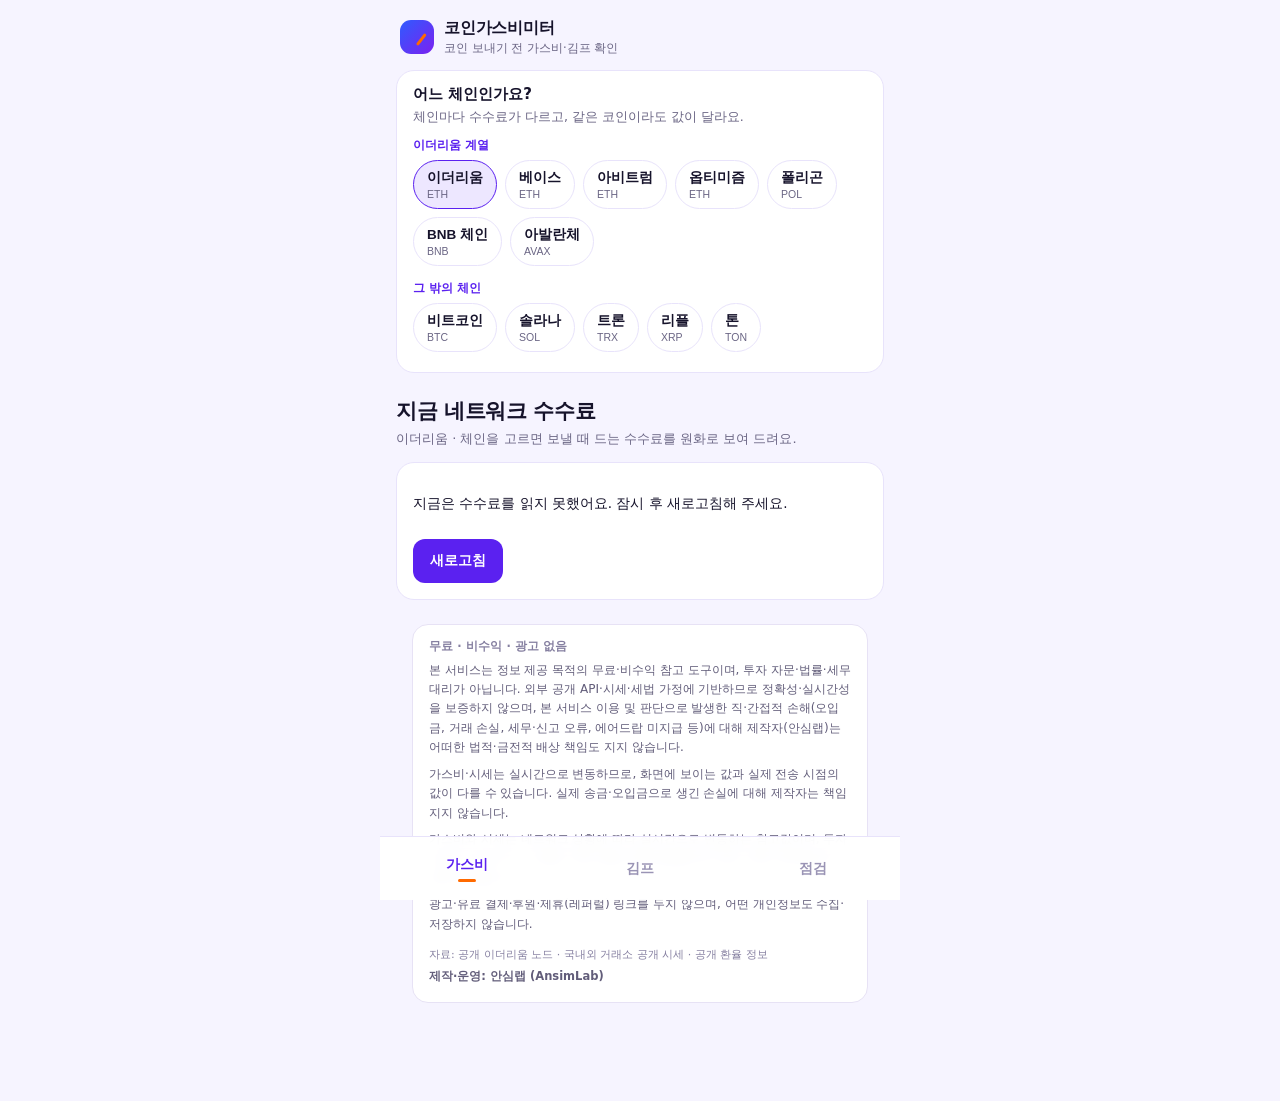
==== index.html @ ab5a8521 "안심랩 coin-gasbi-meter 정적 배포 (GitHub Pages 미러)" ====
<!doctype html>
<html lang="ko">
  <head>
    <meta charset="UTF-8" />
    <meta
      name="viewport"
      content="width=device-width, initial-scale=1.0, maximum-scale=1.0, user-scalable=no, viewport-fit=cover"
    />
    <title>코인가스비미터 — 보내기 전 가스비·김프 확인</title>
    <meta name="description" content="이더리움·베이스·아비트럼·BNB 체인 등 7개 체인과 비트코인·솔라나·트론·리플·톤까지, 보낼 때 드는 수수료를 원화로 비교하고 김치프리미엄까지 한 화면에서 확인하는 무료·비수익 참고 도구입니다." />
    <meta name="keywords" content="이더리움 가스비 계산, 김치프리미엄 확인, 코인 가스비 원화, 가상자산 수수료, 코인가스비미터, 비트코인 솔라나 트론 수수료" />
    <meta name="author" content="안심랩 (AnsimLab)" />
    <meta name="publisher" content="안심랩 (AnsimLab)" />
    <meta name="robots" content="index, follow" />
    <link rel="canonical" href="https://wlgh9291-cmd.github.io/coin-gasbi-meter/" />
    <!-- 절대 주소: Vercel 프로덕션 도메인 확정 후 1회 반영 (2026-11-17) -->
    <meta name="theme-color" content="#f6f4ff" />
    <meta name="color-scheme" content="light" />

    <!-- PWA -->
    <link rel="manifest" href="./manifest.webmanifest" vite-ignore />
    <meta name="mobile-web-app-capable" content="yes" />
    <meta name="application-name" content="코인가스비미터" />
    <meta name="apple-mobile-web-app-capable" content="yes" />
    <meta name="apple-mobile-web-app-status-bar-style" content="default" />
    <meta name="apple-mobile-web-app-title" content="코인가스비미터" />
    <link rel="icon" type="image/png" sizes="32x32" href="./icons/icon-32.png" vite-ignore />
    <link rel="icon" type="image/png" sizes="16x16" href="./icons/favicon-16.png" vite-ignore />
    <link rel="apple-touch-icon" sizes="180x180" href="./icons/apple-touch-icon.png" vite-ignore />

    <!-- 카카오톡·SNS 링크 공유 (OpenGraph) -->
    <meta property="og:type" content="website" />
    <meta property="og:site_name" content="코인가스비미터" />
    <meta property="og:title" content="코인가스비미터 — 보내기 전 가스비·김프 확인" />
    <meta property="og:description" content="이더리움·베이스·아비트럼·BNB 체인 등 7개 체인과 비트코인·솔라나·트론·리플·톤까지, 보낼 때 드는 수수료를 원화로 비교하고 김치프리미엄까지 한 화면에서 확인하는 무료·비수익 참고 도구입니다." />
    <meta property="og:image" content="https://wlgh9291-cmd.github.io/coin-gasbi-meter/og/og-image.png" />
    <meta property="og:image:width" content="1200" />
    <meta property="og:image:height" content="630" />
    <meta property="og:image:alt" content="코인가스비미터 서비스 소개 이미지" />
    <meta property="og:locale" content="ko_KR" />
    <meta property="og:url" content="https://wlgh9291-cmd.github.io/coin-gasbi-meter/" />
    <meta name="twitter:card" content="summary_large_image" />
    <meta name="twitter:title" content="코인가스비미터 — 보내기 전 가스비·김프 확인" />
    <meta name="twitter:description" content="이더리움·베이스·아비트럼·BNB 체인 등 7개 체인과 비트코인·솔라나·트론·리플·톤까지, 보낼 때 드는 수수료를 원화로 비교하고 김치프리미엄까지 한 화면에서 확인하는 무료·비수익 참고 도구입니다." />
    <meta name="twitter:image" content="https://wlgh9291-cmd.github.io/coin-gasbi-meter/og/og-image.png" />

    <script type="application/ld+json">
{
  "@context": "https://schema.org",
  "@type": "WebApplication",
  "name": "코인가스비미터",
  "applicationCategory": "FinanceApplication",
  "operatingSystem": "Any",
  "inLanguage": "ko",
  "description": "이더리움·베이스·아비트럼·BNB 체인 등 7개 체인과 비트코인·솔라나·트론·리플·톤까지, 보낼 때 드는 수수료를 원화로 비교하고 김치프리미엄까지 한 화면에서 확인하는 무료·비수익 참고 도구입니다.",
  "url": "https://wlgh9291-cmd.github.io/coin-gasbi-meter/",
  "author": { "@type": "Organization", "name": "안심랩 (AnsimLab)" },
  "publisher": { "@type": "Organization", "name": "안심랩 (AnsimLab)" },
  "isAccessibleForFree": true,
  "offers": {
    "@type": "Offer",
    "price": "0",
    "priceCurrency": "KRW"
  }
}
    </script>

    <!-- 텔레그램 미니앱 SDK. 일반 브라우저에서는 로드에 실패해도 아래 어댑터가 조용히 건너뜁니다. -->
    <script src="https://telegram.org/js/telegram-web-app.js"></script>
    <script>
      /* 환경 어댑터 — 텔레그램 미니앱 안이면 ready·expand를 자동 실행하고,
         일반 브라우저·PWA 환경에서는 아무 것도 하지 않습니다(오류 0건). */
      (function () {
        try {
          var tg = window.Telegram && window.Telegram.WebApp;
          if (tg && typeof tg.ready === 'function') tg.ready();
          if (tg && typeof tg.expand === 'function') tg.expand();
          if (tg && typeof tg.disableVerticalSwipes === 'function') {
            try { tg.disableVerticalSwipes(); } catch (e) {}
          }
          if (tg && typeof tg.setHeaderColor === 'function') {
            try { tg.setHeaderColor('#f6f4ff'); } catch (e) {}
          }
          if (tg && typeof tg.setBackgroundColor === 'function') {
            try { tg.setBackgroundColor('#f6f4ff'); } catch (e) {}
          }
        } catch (e) {}
        /* PWA 서비스 워커 등록 — 보안 문맥(https·localhost)에서만, 실패해도 앱 동작에는 지장 없음 */
        if (
          'serviceWorker' in navigator &&
          (location.protocol === 'https:' || location.hostname === 'localhost' || location.hostname === '127.0.0.1')
        ) {
          window.addEventListener('load', function () {
            navigator.serviceWorker.register('./sw.js').catch(function () {});
          });
        }
      })();
    </script>
    <script type="module" crossorigin src="./assets/index-CkXpAtbL.js"></script>
    <link rel="stylesheet" crossorigin href="./assets/index-B8wJzegf.css">
  </head>
  <body>
    <noscript>
      <div style="max-width: 480px; margin: 0 auto; padding: 24px 20px; font-family: -apple-system, 'Apple SD Gothic Neo', 'Malgun Gothic', sans-serif; font-size: 15px; line-height: 1.65; color: #191f28; background: #f6f4ff">
        <h1 style="font-size: 20px">코인가스비미터</h1>
        <p style="font-weight: 600">무료 · 비수익 · 광고 없음</p>
        <p>이 서비스는 자바스크립트가 있어야 동작합니다. 브라우저 설정에서 자바스크립트를 켜 주세요.</p>
        <p>
          본 서비스는 정보 제공 목적의 무료·비수익 참고 도구이며, 투자 자문·법률·세무 대리가 아닙니다. 외부 공개 API·시세·세법 가정에 기반하므로 정확성·실시간성을 보증하지 않으며, 본 서비스 이용 및 판단으로 발생한 직·간접적 손해(오입금, 거래 손실, 세무·신고 오류, 에어드랍 미지급 등)에 대해 제작자(안심랩)는 어떠한 법적·금전적 배상 책임도 지지 않습니다.
        </p>
        <p>가스비·시세는 실시간으로 변동하며, 화면에 보이는 값과 실제 전송 시점의 값이 다를 수 있습니다.</p>
        <p style="font-weight: 600">제작·운영: 안심랩 (AnsimLab)</p>
      </div>
    </noscript>
    <div id="root"></div>
  </body>
</html>
---- assets/index-B8wJzegf.css ----
:root{--violet: #5b21f0;--violet-deep: #3c0fb8;--violet-soft: #ede7ff;--orange: #ff6a00;--orange-soft: #fff0e5;--ink: #16132b;--muted: #6a6584;--line: #e8e3fb;--bg: #f6f4ff;--card: #ffffff;--good: #0e9f6e;--warn: #d97706;--bad: #dc2626;--radius: 18px;--tabbar-h: 64px}*{box-sizing:border-box}html,body{margin:0;padding:0;background:var(--bg);color:var(--ink);font-family:-apple-system,BlinkMacSystemFont,Apple SD Gothic Neo,Pretendard,Malgun Gothic,system-ui,sans-serif;-webkit-font-smoothing:antialiased;-webkit-text-size-adjust:100%}#root,.app{min-height:100vh}.app{display:flex;flex-direction:column;max-width:520px;margin:0 auto;padding-bottom:calc(var(--tabbar-h) + env(safe-area-inset-bottom,0px))}.app-head{padding:18px 20px 10px;display:flex;align-items:center;justify-content:space-between}.brand{display:flex;align-items:center;gap:10px}.brand-mark{width:34px;height:34px;border-radius:11px;background:linear-gradient(135deg,#2f5bff,#7b21f0);position:relative;display:inline-block;flex:none}.brand-needle{position:absolute;left:50%;bottom:9px;width:3px;height:14px;border-radius:2px;background:var(--orange);transform-origin:bottom center;transform:translate(-50%) rotate(38deg)}.brand-name{margin:0;font-size:16px;font-weight:800;letter-spacing:-.2px}.brand-tag{margin:2px 0 0;font-size:11.5px;color:var(--muted)}.app-body{flex:1;padding:4px 16px 24px}.screen{display:flex;flex-direction:column;gap:14px}.screen-head h1{margin:6px 0 4px;font-size:21px;font-weight:800;letter-spacing:-.4px}.screen-head p{margin:0;font-size:13px;color:var(--muted);line-height:1.5}.card{background:var(--card);border:1px solid var(--line);border-radius:var(--radius);padding:16px}.hero{border-radius:22px;padding:20px;color:#fff;background:linear-gradient(135deg,#2f5bff,#7b21f0);display:flex;flex-direction:column;gap:8px}.hero-high,.hero-veryHigh{background:linear-gradient(135deg,#7b21f0,#ff5a1f)}.hero-main{display:flex;align-items:baseline;gap:8px}.hero-number{font-size:44px;font-weight:800;letter-spacing:-1.5px;line-height:1}.hero-unit{font-size:15px;font-weight:600;opacity:.85}.hero-caption{margin:0;font-size:13px;line-height:1.45;opacity:.95}.speed-toggle{margin-top:6px;display:inline-flex;padding:3px;border-radius:999px;background:#ffffff2e;align-self:flex-start}.speed-toggle button{border:0;background:transparent;color:#fff;font-size:13px;font-weight:700;padding:8px 18px;border-radius:999px;opacity:.75;cursor:pointer}.speed-toggle button.is-on{background:#fff;color:var(--violet-deep);opacity:1}.cost-grid{display:grid;grid-template-columns:1fr 1fr;gap:10px}.cost-card{background:var(--card);border:1px solid var(--line);border-radius:var(--radius);padding:14px;display:flex;flex-direction:column;gap:4px}.cost-card-accent{border-color:#ffd9bd;background:linear-gradient(180deg,#fff9f4,#fff 70%)}.cost-label{margin:0;font-size:12px;font-weight:700;color:var(--muted)}.cost-eth{margin:2px 0 0;font-size:17px;font-weight:800;letter-spacing:-.3px}.cost-krw{margin:0;font-size:15px;font-weight:700;color:var(--violet)}.cost-foot{margin:2px 0 0;font-size:11px;color:var(--muted)}.reserve{display:flex;flex-direction:column;gap:6px;border-left:4px solid var(--orange)}.reserve-eth{margin:2px 0 0;font-size:19px;font-weight:800}.reserve-body{margin:0;font-size:12.5px;color:var(--muted);line-height:1.5}.premium-card{border-radius:22px;padding:20px;background:linear-gradient(135deg,#2f5bff,#7b21f0);color:#fff}.premium-card.level-high{background:linear-gradient(135deg,#b21e6b,#ff5a1f)}.premium-card.level-discount{background:linear-gradient(135deg,#0f766e,#2f5bff)}.premium-label{margin:0;font-size:12.5px;font-weight:700;opacity:.9}.premium-value{margin:6px 0 2px;font-size:40px;font-weight:800;letter-spacing:-1.2px;line-height:1.05}.premium-state{margin:0 0 12px;font-size:13px;opacity:.95}.price-split{display:grid;grid-template-columns:1fr 1fr;gap:10px}.price-split div{background:#ffffff24;border-radius:12px;padding:10px 12px;display:flex;flex-direction:column;gap:3px}.card .price-split div{background:var(--violet-soft)}.price-split span{font-size:11px;opacity:.9}.price-split strong{font-size:15px;font-weight:800}.premium-foot{margin:10px 0 0;font-size:11.5px;opacity:.9}.pct-line{margin:10px 0 0;font-size:13.5px;font-weight:700;color:var(--violet)}.pct-line.level-high{color:var(--bad)}.pct-line.level-discount{color:#0f766e}.calc-field{display:flex;align-items:center;gap:8px;margin:10px 0 14px;border:1px solid var(--line);border-radius:14px;padding:4px 14px;background:#fbfaff}.calc-field input{flex:1;border:0;background:transparent;font-size:20px;font-weight:800;color:var(--ink);padding:10px 0;min-width:0;outline:none}.calc-field span{font-size:13px;font-weight:700;color:var(--muted)}.calc-rows{margin:0;display:flex;flex-direction:column;gap:6px}.calc-rows div{display:flex;justify-content:space-between;align-items:baseline;gap:10px}.calc-rows dt{font-size:12.5px;color:var(--muted)}.calc-rows dd{margin:0;font-size:14px;font-weight:700}.calc-net dt{color:var(--ink);font-weight:700}.calc-net dd{font-size:18px;font-weight:800;color:var(--violet)}.calc-note{margin:10px 0 0;font-size:11px;color:var(--muted);line-height:1.5}.verdict{border-radius:20px;padding:18px;color:#fff;background:linear-gradient(135deg,#3a3750,#55516f)}.verdict-almost{background:linear-gradient(135deg,#b45309,#f59e0b)}.verdict-ready{background:linear-gradient(135deg,#2f5bff,#7b21f0)}.verdict-count{margin:0;font-size:13px;font-weight:700;opacity:.9}.verdict-headline{margin:4px 0 6px;font-size:22px;font-weight:800;letter-spacing:-.5px}.verdict-body{margin:0;font-size:12.5px;line-height:1.5;opacity:.95}.check-list{list-style:none;margin:0;padding:0;display:flex;flex-direction:column;gap:10px}.check-item{width:100%;display:flex;gap:12px;align-items:flex-start;text-align:left;background:var(--card);border:1px solid var(--line);border-radius:var(--radius);padding:16px;cursor:pointer;font:inherit;color:inherit}.check-item.is-checked{border-color:#cfc2ff;background:#fbf8ff}.check-box{flex:none;width:24px;height:24px;border-radius:8px;border:2px solid #cdc6e6;margin-top:1px;position:relative}.check-item.is-checked .check-box{border-color:var(--violet);background:var(--violet)}.check-item.is-checked .check-box:after{content:"";position:absolute;left:7px;top:3px;width:6px;height:11px;border:solid #fff;border-width:0 2px 2px 0;transform:rotate(45deg)}.check-text{display:flex;flex-direction:column;gap:4px}.check-title{font-size:14.5px;font-weight:700;line-height:1.4}.check-reason{font-size:12px;color:var(--muted);line-height:1.5}.notice{margin:4px 2px 0;font-size:11.5px;color:var(--muted);line-height:1.6}.meta-row{display:flex;align-items:center;justify-content:space-between;gap:10px;font-size:11.5px;color:var(--muted);padding:0 4px}.btn{border-radius:12px;border:1px solid transparent;font:inherit;font-size:13.5px;font-weight:700;padding:10px 16px;cursor:pointer;min-height:44px}.btn-primary{background:var(--violet);color:#fff}.btn-primary:disabled,.btn-ghost:disabled{opacity:.6;cursor:default}.btn-ghost{background:#fff;border-color:var(--line);color:var(--violet-deep)}.btn.block{width:100%}.empty{display:flex;flex-direction:column;gap:12px;align-items:flex-start;font-size:13.5px;line-height:1.5}.warn{margin:0 4px;font-size:11.5px;color:var(--warn)}.footer{margin:24px 16px 10px;padding:14px 16px 18px;border:1px solid #e7e2f5;border-radius:16px;background:#fff;display:flex;flex-direction:column;gap:7px}.footer-badge{margin:0;font-size:11.5px;font-weight:700;color:#857fa0;letter-spacing:.01em}.footer-legal{margin:0;font-size:12px;line-height:1.62;color:#625d7a}.footer-source{margin:6px 0 0;font-size:11px;color:#857fa0}.footer-maker{margin:0;font-size:11.5px;font-weight:600;color:#625d7a}.tabbar{position:fixed;left:0;right:0;bottom:0;height:calc(var(--tabbar-h) + env(safe-area-inset-bottom,0px));padding-bottom:env(safe-area-inset-bottom,0px);display:flex;background:#fffffff0;border-top:1px solid var(--line);backdrop-filter:blur(8px);max-width:520px;margin:0 auto}.tab{flex:1;border:0;background:transparent;font:inherit;font-size:14px;font-weight:700;color:#9a94b5;cursor:pointer;padding:0}.tab.is-active{color:var(--violet)}.tab.is-active:after{content:"";display:block;width:18px;height:3px;border-radius:2px;background:var(--orange);margin:5px auto 0}.chain-bar{margin:0 0 18px;padding:14px 16px 16px;background:var(--card);border:1px solid var(--line);border-radius:var(--radius)}.chain-bar-head{margin-bottom:10px}.chain-bar-title{margin:0;font-size:15px;font-weight:800;color:var(--ink)}.chain-bar-lead{margin:4px 0 0;font-size:12.5px;line-height:1.5;color:var(--muted)}.chain-group-label{margin:10px 0 6px;font-size:12px;font-weight:700;color:var(--violet)}.chain-strip{display:flex;gap:8px;overflow-x:auto;padding-bottom:4px;-webkit-overflow-scrolling:touch;scrollbar-width:none}.chain-strip::-webkit-scrollbar{display:none}.chain-chip{flex:0 0 auto;display:flex;flex-direction:column;align-items:flex-start;gap:1px;padding:8px 13px;border-radius:999px;border:1.5px solid var(--line);background:#fff;color:var(--ink);transition:border-color .15s,background .15s}.chain-chip.is-on{border-color:var(--violet);background:var(--violet-soft)}.chain-chip:disabled{opacity:.55}.chain-chip-label{font-size:13.5px;font-weight:700;white-space:nowrap}.chain-chip-unit{font-size:10.5px;color:var(--muted)}@media (min-width: 560px){.chain-strip{flex-wrap:wrap;overflow-x:visible}}
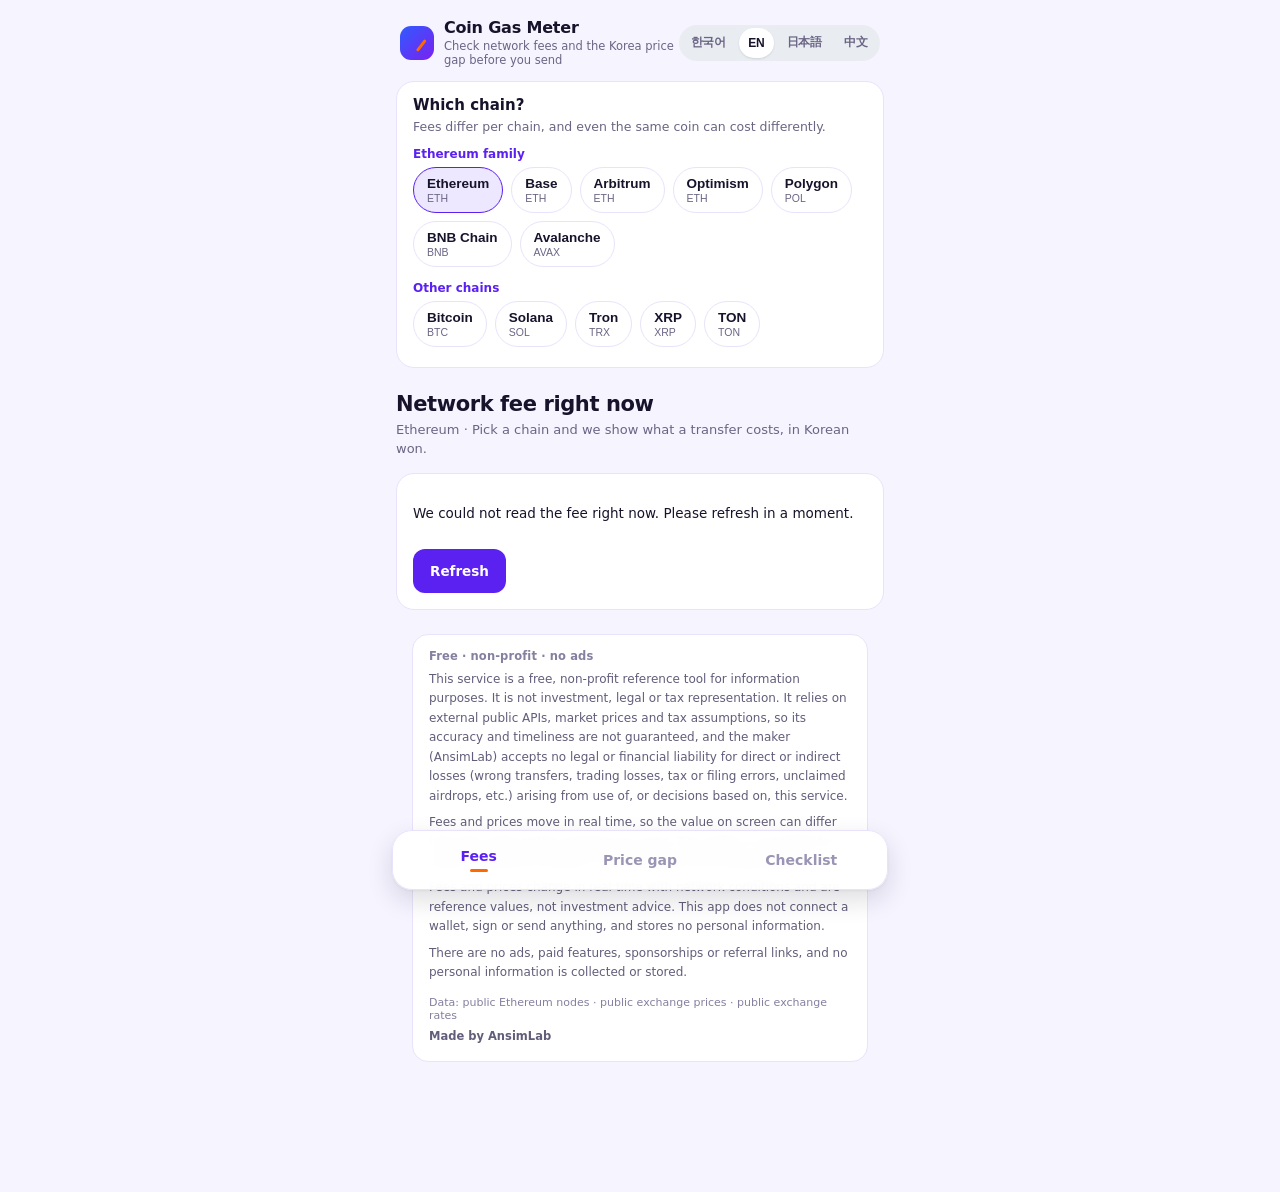
==== commit da5a46b8: "안심랩 coin-gasbi-meter 정적 배포 (GitHub Pages 미러)" ====
--- a/index.html
+++ b/index.html
@@ -2,6 +2,9 @@
 <html lang="ko">
   <head>
     <meta charset="UTF-8" />
+    <!-- 검색엔진 소유확인: Google Search Console · 네이버 서치어드바이저 (2026-11-18) -->
+    <meta name="google-site-verification" content="ybzg_U_9fnB_Yyj1p49U__PnyBLC_OwtdENHkcvfdz4" />
+    <meta name="naver-site-verification" content="0c09ab57398e2e9d080c72ebb21c6a6680b2636f" />
     <meta
       name="viewport"
       content="width=device-width, initial-scale=1.0, maximum-scale=1.0, user-scalable=no, viewport-fit=cover"
@@ -13,9 +16,12 @@
     <meta name="publisher" content="안심랩 (AnsimLab)" />
     <meta name="robots" content="index, follow" />
     <link rel="canonical" href="https://wlgh9291-cmd.github.io/coin-gasbi-meter/" />
+    <!-- LINE 미니앱(LIFF) ID. LINE 미인증 상태라 지금은 비어 있고, LIFF ID를 받으면 여기에만 넣으면 됩니다. -->
+    <meta name="liff-id" content="" />
     <!-- 절대 주소: Vercel 프로덕션 도메인 확정 후 1회 반영 (2026-11-17) -->
-    <meta name="theme-color" content="#f6f4ff" />
-    <meta name="color-scheme" content="light" />
+    <meta name="theme-color" content="#f6f4ff" media="(prefers-color-scheme: light)" />
+    <meta name="theme-color" content="#0f0c1c" media="(prefers-color-scheme: dark)" />
+    <meta name="color-scheme" content="light dark" />
 
     <!-- PWA -->
     <link rel="manifest" href="./manifest.webmanifest" vite-ignore />
@@ -66,6 +72,8 @@
     </script>
 
     <!-- 텔레그램 미니앱 SDK. 일반 브라우저에서는 로드에 실패해도 아래 어댑터가 조용히 건너뜁니다. -->
+    <!-- LINE 미니앱(LIFF) SDK — LINE 앱 웹뷰가 아니면 아래 어댑터가 조용히 건너뜁니다. -->
+    <script src="https://static.line-scdn.net/liff/edge/2/sdk.js" async></script>
     <script src="https://telegram.org/js/telegram-web-app.js"></script>
     <script>
       /* 환경 어댑터 — 텔레그램 미니앱 안이면 ready·expand를 자동 실행하고,
@@ -85,6 +93,52 @@
             try { tg.setBackgroundColor('#f6f4ff'); } catch (e) {}
           }
         } catch (e) {}
+        /* ── LINE(LIFF) 3중 호환 어댑터 ─────────────────────────────
+           · LINE 앱 웹뷰: LIFF ID가 있으면 초기화하고, 언어를 알려 줍니다.
+           · 일반 브라우저·텔레그램: SDK가 없거나 초기화에 실패해도 아무 것도 하지 않습니다(오류 0건).
+           · LIFF ID(meta[name=liff-id])가 비어 있으면 초기화를 시도하지 않습니다. */
+        window.__PICKLE_LIFF__ = { inLine: false, ready: false, lang: null };
+        (function () {
+          var bridge = window.__PICKLE_LIFF__;
+          try {
+            var ua = navigator.userAgent || '';
+            bridge.inLine = /Line\/\d/i.test(ua) || /LIFF/i.test(ua);
+          } catch (e) {}
+
+          function readLang() {
+            try {
+              if (window.liff && typeof window.liff.getLanguage === 'function') {
+                var value = window.liff.getLanguage();
+                if (value) bridge.lang = String(value).slice(0, 2).toLowerCase();
+              }
+            } catch (e) {}
+          }
+
+          function start() {
+            var meta = document.querySelector('meta[name="liff-id"]');
+            var liffId = meta && meta.getAttribute('content') ? meta.getAttribute('content').trim() : '';
+            readLang();
+            if (!liffId || !window.liff || typeof window.liff.init !== 'function') return;
+            window.liff
+              .init({ liffId: liffId })
+              .then(function () {
+                bridge.ready = true;
+                try {
+                  if (typeof window.liff.isInClient === 'function' && window.liff.isInClient()) bridge.inLine = true;
+                } catch (e) {}
+                readLang();
+                if (bridge.inLine) {
+                  document.documentElement.classList.add('in-line');
+                  document.documentElement.lang = bridge.lang || document.documentElement.lang;
+                }
+              })
+              .catch(function () {});
+          }
+
+          if (document.readyState === 'complete') start();
+          else window.addEventListener('load', start);
+        })();
+
         /* PWA 서비스 워커 등록 — 보안 문맥(https·localhost)에서만, 실패해도 앱 동작에는 지장 없음 */
         if (
           'serviceWorker' in navigator &&
@@ -96,8 +150,8 @@
         }
       })();
     </script>
-    <script type="module" crossorigin src="./assets/index-CkXpAtbL.js"></script>
-    <link rel="stylesheet" crossorigin href="./assets/index-B8wJzegf.css">
+    <script type="module" crossorigin src="./assets/index-brWK0qaq.js"></script>
+    <link rel="stylesheet" crossorigin href="./assets/index-BMmURzPA.css">
   </head>
   <body>
     <noscript>
--- a/assets/index-BMmURzPA.css
+++ b/assets/index-BMmURzPA.css
@@ -0,0 +1 @@
+:root{--violet: #5b21f0;--violet-deep: #3c0fb8;--violet-soft: #ede7ff;--orange: #ff6a00;--orange-soft: #fff0e5;--ink: #16132b;--muted: #6a6584;--line: #e8e3fb;--bg: #f6f4ff;--card: #ffffff;--good: #0e9f6e;--warn: #d97706;--bad: #dc2626;--radius: 18px;--tabbar-h: 64px}*{box-sizing:border-box}html,body{margin:0;padding:0;background:var(--bg);color:var(--ink);font-family:-apple-system,BlinkMacSystemFont,Apple SD Gothic Neo,Pretendard,Malgun Gothic,system-ui,sans-serif;-webkit-font-smoothing:antialiased;-webkit-text-size-adjust:100%}#root,.app{min-height:100vh}.app{display:flex;flex-direction:column;max-width:520px;margin:0 auto;padding-bottom:calc(var(--tabbar-h) + env(safe-area-inset-bottom,0px))}.app-head{padding:18px 20px 10px;display:flex;align-items:center;justify-content:space-between}.brand{display:flex;align-items:center;gap:10px}.brand-mark{width:34px;height:34px;border-radius:11px;background:linear-gradient(135deg,#2f5bff,#7b21f0);position:relative;display:inline-block;flex:none}.brand-needle{position:absolute;left:50%;bottom:9px;width:3px;height:14px;border-radius:2px;background:var(--orange);transform-origin:bottom center;transform:translate(-50%) rotate(38deg)}.brand-name{margin:0;font-size:16px;font-weight:800;letter-spacing:-.2px}.brand-tag{margin:2px 0 0;font-size:11.5px;color:var(--muted)}.app-body{flex:1;padding:4px 16px 24px}.screen{display:flex;flex-direction:column;gap:14px}.screen-head h1{margin:6px 0 4px;font-size:21px;font-weight:800;letter-spacing:-.4px}.screen-head p{margin:0;font-size:13px;color:var(--muted);line-height:1.5}.card{background:var(--card);border:1px solid var(--line);border-radius:var(--radius);padding:16px}.hero{border-radius:22px;padding:20px;color:#fff;background:linear-gradient(135deg,#2f5bff,#7b21f0);display:flex;flex-direction:column;gap:8px}.hero-high,.hero-veryHigh{background:linear-gradient(135deg,#7b21f0,#ff5a1f)}.hero-main{display:flex;align-items:baseline;gap:8px}.hero-number{font-size:44px;font-weight:800;letter-spacing:-1.5px;line-height:1}.hero-unit{font-size:15px;font-weight:600;opacity:.85}.hero-caption{margin:0;font-size:13px;line-height:1.45;opacity:.95}.speed-toggle{margin-top:6px;display:inline-flex;padding:3px;border-radius:999px;background:#ffffff2e;align-self:flex-start}.speed-toggle button{border:0;background:transparent;color:#fff;font-size:13px;font-weight:700;padding:8px 18px;border-radius:999px;opacity:.75;cursor:pointer}.speed-toggle button.is-on{background:#fff;color:var(--violet-deep);opacity:1}.cost-grid{display:grid;grid-template-columns:1fr 1fr;gap:10px}.cost-card{background:var(--card);border:1px solid var(--line);border-radius:var(--radius);padding:14px;display:flex;flex-direction:column;gap:4px}.cost-card-accent{border-color:#ffd9bd;background:linear-gradient(180deg,#fff9f4,#fff 70%)}.cost-label{margin:0;font-size:12px;font-weight:700;color:var(--muted)}.cost-eth{margin:2px 0 0;font-size:17px;font-weight:800;letter-spacing:-.3px}.cost-krw{margin:0;font-size:15px;font-weight:700;color:var(--violet)}.cost-foot{margin:2px 0 0;font-size:11px;color:var(--muted)}.reserve{display:flex;flex-direction:column;gap:6px;border-left:4px solid var(--orange)}.reserve-eth{margin:2px 0 0;font-size:19px;font-weight:800}.reserve-body{margin:0;font-size:12.5px;color:var(--muted);line-height:1.5}.premium-card{border-radius:22px;padding:20px;background:linear-gradient(135deg,#2f5bff,#7b21f0);color:#fff}.premium-card.level-high{background:linear-gradient(135deg,#b21e6b,#ff5a1f)}.premium-card.level-discount{background:linear-gradient(135deg,#0f766e,#2f5bff)}.premium-label{margin:0;font-size:12.5px;font-weight:700;opacity:.9}.premium-value{margin:6px 0 2px;font-size:40px;font-weight:800;letter-spacing:-1.2px;line-height:1.05}.premium-state{margin:0 0 12px;font-size:13px;opacity:.95}.price-split{display:grid;grid-template-columns:1fr 1fr;gap:10px}.price-split div{background:#ffffff24;border-radius:12px;padding:10px 12px;display:flex;flex-direction:column;gap:3px}.card .price-split div{background:var(--violet-soft)}.price-split span{font-size:11px;opacity:.9}.price-split strong{font-size:15px;font-weight:800}.premium-foot{margin:10px 0 0;font-size:11.5px;opacity:.9}.pct-line{margin:10px 0 0;font-size:13.5px;font-weight:700;color:var(--violet)}.pct-line.level-high{color:var(--bad)}.pct-line.level-discount{color:#0f766e}.calc-field{display:flex;align-items:center;gap:8px;margin:10px 0 14px;border:1px solid var(--line);border-radius:14px;padding:4px 14px;background:#fbfaff}.calc-field input{flex:1;border:0;background:transparent;font-size:20px;font-weight:800;color:var(--ink);padding:10px 0;min-width:0;outline:none}.calc-field span{font-size:13px;font-weight:700;color:var(--muted)}.calc-rows{margin:0;display:flex;flex-direction:column;gap:6px}.calc-rows div{display:flex;justify-content:space-between;align-items:baseline;gap:10px}.calc-rows dt{font-size:12.5px;color:var(--muted)}.calc-rows dd{margin:0;font-size:14px;font-weight:700}.calc-net dt{color:var(--ink);font-weight:700}.calc-net dd{font-size:18px;font-weight:800;color:var(--violet)}.calc-note{margin:10px 0 0;font-size:11px;color:var(--muted);line-height:1.5}.verdict{border-radius:20px;padding:18px;color:#fff;background:linear-gradient(135deg,#3a3750,#55516f)}.verdict-almost{background:linear-gradient(135deg,#b45309,#f59e0b)}.verdict-ready{background:linear-gradient(135deg,#2f5bff,#7b21f0)}.verdict-count{margin:0;font-size:13px;font-weight:700;opacity:.9}.verdict-headline{margin:4px 0 6px;font-size:22px;font-weight:800;letter-spacing:-.5px}.verdict-body{margin:0;font-size:12.5px;line-height:1.5;opacity:.95}.check-list{list-style:none;margin:0;padding:0;display:flex;flex-direction:column;gap:10px}.check-item{width:100%;display:flex;gap:12px;align-items:flex-start;text-align:left;background:var(--card);border:1px solid var(--line);border-radius:var(--radius);padding:16px;cursor:pointer;font:inherit;color:inherit}.check-item.is-checked{border-color:#cfc2ff;background:#fbf8ff}.check-box{flex:none;width:24px;height:24px;border-radius:8px;border:2px solid #cdc6e6;margin-top:1px;position:relative}.check-item.is-checked .check-box{border-color:var(--violet);background:var(--violet)}.check-item.is-checked .check-box:after{content:"";position:absolute;left:7px;top:3px;width:6px;height:11px;border:solid #fff;border-width:0 2px 2px 0;transform:rotate(45deg)}.check-text{display:flex;flex-direction:column;gap:4px}.check-title{font-size:14.5px;font-weight:700;line-height:1.4}.check-reason{font-size:12px;color:var(--muted);line-height:1.5}.notice{margin:4px 2px 0;font-size:11.5px;color:var(--muted);line-height:1.6}.meta-row{display:flex;align-items:center;justify-content:space-between;gap:10px;font-size:11.5px;color:var(--muted);padding:0 4px}.btn{border-radius:12px;border:1px solid transparent;font:inherit;font-size:13.5px;font-weight:700;padding:10px 16px;cursor:pointer;min-height:44px}.btn-primary{background:var(--violet);color:#fff}.btn-primary:disabled,.btn-ghost:disabled{opacity:.6;cursor:default}.btn-ghost{background:#fff;border-color:var(--line);color:var(--violet-deep)}.btn.block{width:100%}.empty{display:flex;flex-direction:column;gap:12px;align-items:flex-start;font-size:13.5px;line-height:1.5}.warn{margin:0 4px;font-size:11.5px;color:var(--warn)}.footer{margin:24px 16px 10px;padding:14px 16px 18px;border:1px solid #e7e2f5;border-radius:16px;background:#fff;display:flex;flex-direction:column;gap:7px}.footer-badge{margin:0;font-size:11.5px;font-weight:700;color:#857fa0;letter-spacing:.01em}.footer-legal{margin:0;font-size:12px;line-height:1.62;color:#625d7a}.footer-source{margin:6px 0 0;font-size:11px;color:#857fa0}.footer-maker{margin:0;font-size:11.5px;font-weight:600;color:#625d7a}.tabbar{position:fixed;left:0;right:0;bottom:0;height:calc(var(--tabbar-h) + env(safe-area-inset-bottom,0px));padding-bottom:env(safe-area-inset-bottom,0px);display:flex;background:#fffffff0;border-top:1px solid var(--line);backdrop-filter:blur(8px);max-width:520px;margin:0 auto}.tab{flex:1;border:0;background:transparent;font:inherit;font-size:14px;font-weight:700;color:#9a94b5;cursor:pointer;padding:0}.tab.is-active{color:var(--violet)}.tab.is-active:after{content:"";display:block;width:18px;height:3px;border-radius:2px;background:var(--orange);margin:5px auto 0}.chain-bar{margin:0 0 18px;padding:14px 16px 16px;background:var(--card);border:1px solid var(--line);border-radius:var(--radius)}.chain-bar-head{margin-bottom:10px}.chain-bar-title{margin:0;font-size:15px;font-weight:800;color:var(--ink)}.chain-bar-lead{margin:4px 0 0;font-size:12.5px;line-height:1.5;color:var(--muted)}.chain-group-label{margin:10px 0 6px;font-size:12px;font-weight:700;color:var(--violet)}.chain-strip{display:flex;gap:8px;overflow-x:auto;padding-bottom:4px;-webkit-overflow-scrolling:touch;scrollbar-width:none}.chain-strip::-webkit-scrollbar{display:none}.chain-chip{flex:0 0 auto;display:flex;flex-direction:column;align-items:flex-start;gap:1px;padding:8px 13px;border-radius:999px;border:1.5px solid var(--line);background:#fff;color:var(--ink);transition:border-color .15s,background .15s}.chain-chip.is-on{border-color:var(--violet);background:var(--violet-soft)}.chain-chip:disabled{opacity:.55}.chain-chip-label{font-size:13.5px;font-weight:700;white-space:nowrap}.chain-chip-unit{font-size:10.5px;color:var(--muted)}@media (min-width: 560px){.chain-strip{flex-wrap:wrap;overflow-x:visible}}.lang-bar{display:flex;align-items:center;gap:4px;padding:3px;border-radius:999px;background:#e9edf2;flex:none}.lang-chip{min-height:30px;padding:0 9px;border-radius:999px;font-size:12px;font-weight:600;letter-spacing:-.01em;color:#6b7684;white-space:nowrap;background:none;border:none;cursor:pointer}.lang-chip.is-on{background:#fff;color:#191f28;box-shadow:0 1px 2px #191f281f}:root{color-scheme:light dark;--surface-2: #fbfaff;--surface-float: rgba(255, 255, 255, .94);--chip-on: #ffffff;--langbar-bg: #e9edf2;--tab-idle: #9a94b5;--focus-ring: #5b21f0;--shadow-float: 0 10px 26px rgba(22, 19, 43, .14), 0 1px 3px rgba(22, 19, 43, .06)}html{background:var(--bg)}.lang-bar{background:var(--langbar-bg)}.lang-chip{color:var(--muted)}.lang-chip.is-on{background:var(--chip-on);color:var(--ink)}.chain-chip,.btn-ghost,.mode-toggle button{background:var(--card)}.calc-field{background:var(--surface-2)}.check-item.is-checked{background:var(--violet-soft)}.footer{background:var(--card);border-color:var(--line)}.tab{color:var(--tab-idle)}.tabbar{left:50%;right:auto;transform:translate(-50%);bottom:calc(10px + env(safe-area-inset-bottom,0px));width:min(calc(100% - 24px),496px);height:60px;padding:5px;border:1px solid var(--line);border-radius:20px;background:var(--surface-float);box-shadow:var(--shadow-float)}.app{padding-bottom:calc(var(--tabbar-h) + 32px + env(safe-area-inset-bottom,0px))}button,a,input,select,textarea{-webkit-tap-highlight-color:transparent}:focus-visible{outline:2.5px solid var(--focus-ring);outline-offset:2px}.btn-primary,.btn-ghost,.chain-chip,.check-item,.tab,.mode-toggle button{transition:background .14s ease,border-color .14s ease,color .14s ease,transform .12s ease}.btn-primary:active:not(:disabled),.chain-chip:active,.check-item:active{transform:scale(.985)}@media (hover: hover) and (pointer: fine){.chain-chip:hover,.check-item:hover{border-color:var(--violet)}.btn-primary:hover:not(:disabled){filter:brightness(1.06)}}.hero-number,.premium-value,.hero-unit,.pct-line,.cost-value,.chain-chip-sub{font-variant-numeric:tabular-nums;font-feature-settings:"tnum" 1}.hero-number{letter-spacing:-.045em}.premium-value{letter-spacing:-.03em}.pct-line{display:inline-block;padding:4px 10px;border-radius:999px;background:var(--violet-soft);border:1px solid var(--line)}.hero-title,.section-title{text-wrap:balance}@media (prefers-color-scheme: dark){:root{--bg: #0f0c1c;--card: #1a1630;--ink: #f1eefc;--muted: #a9a3c4;--line: #2b2550;--violet: #a78bff;--violet-deep: #cbbaff;--violet-soft: #241d44;--orange: #ff9a5c;--orange-soft: #2c2118;--good: #3ddc97;--warn: #f5b942;--bad: #ff8383;--surface-2: #221d3a;--surface-float: rgba(26, 22, 48, .94);--chip-on: #34305e;--langbar-bg: #1d1836;--tab-idle: #9a94b5;--focus-ring: #a78bff;--shadow-float: 0 14px 32px rgba(0, 0, 0, .55)}.cost-card-accent{border-color:#4a3524;background:linear-gradient(180deg,#2a211a 0%,var(--card) 70%)}.check-box{border-color:#4a4170}.speed-toggle button.is-on{background:#fff;color:#3c0fb8}.btn-ghost{color:var(--ink)}.footer-legal,.footer-maker{color:#b6b0cf}.footer-badge,.footer-source{color:#9a94b5}.pct-line.level-discount{color:#4fd8b4}.pct-line{background:var(--violet-soft)}.toast{background:#f1eefcf0;color:#16132b}}
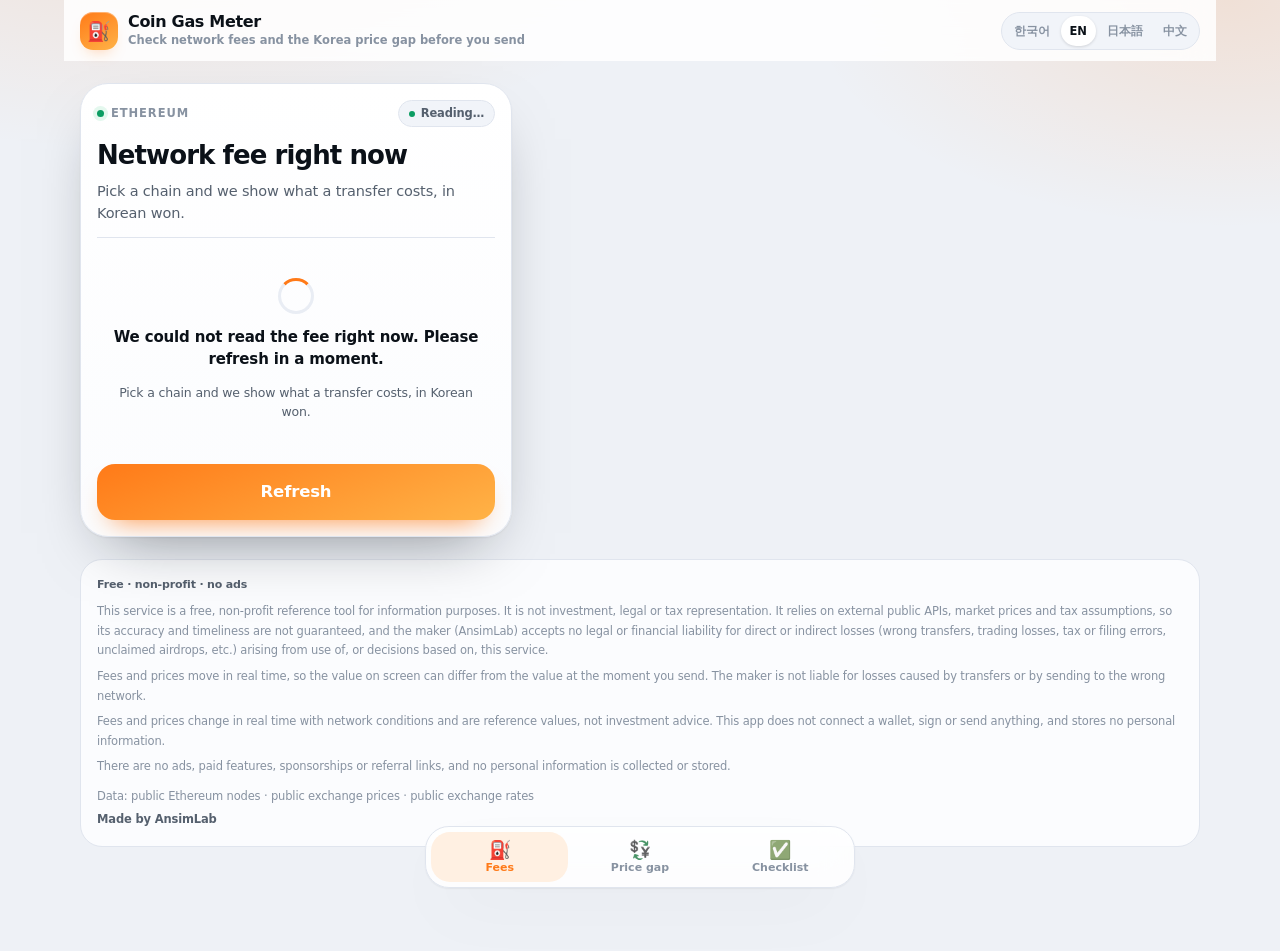
==== commit 86b63f8f: "안심랩 coin-gasbi-meter 정적 배포 (GitHub Pages 미러)" ====
--- a/index.html
+++ b/index.html
@@ -150,8 +150,8 @@
         }
       })();
     </script>
-    <script type="module" crossorigin src="./assets/index-brWK0qaq.js"></script>
-    <link rel="stylesheet" crossorigin href="./assets/index-BMmURzPA.css">
+    <script type="module" crossorigin src="./assets/index-D3gy94UF.js"></script>
+    <link rel="stylesheet" crossorigin href="./assets/index-CNPWowLO.css">
   </head>
   <body>
     <noscript>
--- a/assets/index-CNPWowLO.css
+++ b/assets/index-CNPWowLO.css
@@ -0,0 +1 @@
+:root{color-scheme:light dark;--accent: #2f6bff;--accent-2: #59a0ff;--accent-ink: #ffffff;--accent-soft: #eaf1ff;--accent-line: #c9dbff;--glow: rgba(47, 107, 255, .16);--ok: #0c9d63;--ok-soft: #e4f8ee;--ok-line: #b7ebcf;--warn: #b87400;--warn-soft: #fff3dd;--warn-line: #ffd99b;--bad: #dc3a3a;--bad-soft: #fdeaea;--bad-line: #f7c2c2;--idle: #6b7686;--idle-soft: #eef1f5;--bg: #eef1f6;--bg-2: #e6eaf2;--card: #ffffff;--card-2: #fbfcfe;--slot: #f1f4f9;--slot-2: #e9edf4;--line: #e0e5ee;--line-strong: #c9d1de;--text: #0b1118;--sub: #55606e;--mute: #8792a1;--glass: rgba(255, 255, 255, .86);--radius-xl: 28px;--radius-lg: 22px;--radius-md: 16px;--radius-sm: 12px;--tap: 48px;--shadow: 0 1px 2px rgba(11, 17, 24, .05), 0 20px 44px -28px rgba(11, 17, 24, .4);--shadow-lift: 0 1px 2px rgba(11, 17, 24, .06), 0 26px 60px -30px rgba(11, 17, 24, .5)}@media (prefers-color-scheme: dark){:root{--bg: #06080b;--bg-2: #0a0d12;--card: #11151b;--card-2: #141920;--slot: #171d25;--slot-2: #1d242d;--line: #232b35;--line-strong: #333d4a;--text: #f2f5f9;--sub: #9ba6b4;--mute: #6f7b8a;--glass: rgba(14, 18, 24, .86);--ok: #3ddc97;--ok-soft: #0e2b20;--ok-line: #1a4a36;--warn: #ffbe4d;--warn-soft: #2b2312;--warn-line: #4a3a17;--bad: #ff7b72;--bad-soft: #2c1418;--bad-line: #4c2328;--idle: #a5b0be;--idle-soft: #1b222b;--accent-soft: #14243f;--accent-line: #24406b;--shadow: 0 1px 0 rgba(255, 255, 255, .03), 0 18px 50px -30px rgba(0, 0, 0, .9);--shadow-lift: 0 1px 0 rgba(255, 255, 255, .04), 0 30px 70px -34px rgba(0, 0, 0, 1)}}*{box-sizing:border-box}html{background:var(--bg)}html,body,#root{min-height:100%}body{margin:0;color:var(--text);font-family:Pretendard,-apple-system,BlinkMacSystemFont,Apple SD Gothic Neo,Malgun Gothic,system-ui,Segoe UI,sans-serif;font-size:16px;line-height:1.5;letter-spacing:-.01em;background:radial-gradient(900px 420px at 12% -12%,var(--glow),transparent 62%),radial-gradient(700px 380px at 96% 0%,var(--glow),transparent 60%),var(--bg);background-attachment:fixed;-webkit-font-smoothing:antialiased;-webkit-tap-highlight-color:transparent}button{font-family:inherit;font-size:inherit;color:inherit;border:none;background:none;cursor:pointer}input,textarea,select{font-family:inherit;font-size:inherit;color:inherit}:focus-visible{outline:2.5px solid var(--accent);outline-offset:2px;border-radius:8px}.num{font-variant-numeric:tabular-nums;font-feature-settings:"tnum" 1}.sr-only{position:absolute;width:1px;height:1px;padding:0;margin:-1px;overflow:hidden;clip:rect(0,0,0,0);white-space:nowrap;border:0}.app{display:flex;flex-direction:column;max-width:1152px;min-height:100%;margin:0 auto;padding:0 16px calc(104px + env(safe-area-inset-bottom,0px))}.topbar{position:sticky;top:0;z-index:30;display:flex;align-items:center;justify-content:space-between;gap:12px;margin:0 -16px;padding:12px 16px 10px;background:var(--glass);backdrop-filter:blur(16px) saturate(1.3);border-bottom:1px solid transparent;transition:border-color .2s}.topbar.is-scrolled{border-bottom-color:var(--line)}.brand{display:flex;align-items:center;gap:10px;min-width:0}.brand-logo{flex:none;display:grid;place-items:center;width:38px;height:38px;border-radius:13px;font-size:19px;line-height:1;background:linear-gradient(150deg,var(--accent),var(--accent-2));box-shadow:0 8px 18px -12px var(--accent),inset 0 1px #ffffff59}.brand-text{display:flex;flex-direction:column;gap:1px;min-width:0}.brand-name{font-size:16px;font-weight:800;letter-spacing:-.02em;line-height:1.2}.brand-tag{font-size:11.5px;font-weight:600;color:var(--mute);letter-spacing:0;white-space:nowrap;overflow:hidden;text-overflow:ellipsis}.topbar-right{display:flex;align-items:center;gap:8px}.lang-bar{display:flex;align-items:center;gap:2px;padding:3px;border-radius:999px;background:var(--slot);border:1px solid var(--line)}.lang-chip{min-height:30px;padding:0 9px;border-radius:999px;font-size:11.5px;font-weight:700;color:var(--mute);white-space:nowrap;transition:background .15s,color .15s}.lang-chip.is-on{background:var(--card);color:var(--text);box-shadow:0 1px 3px #0b111824}.stage{display:grid;grid-template-columns:minmax(0,1fr);gap:14px;align-items:start;padding-top:14px}@media (min-width: 980px){.stage{grid-template-columns:minmax(380px,432px) minmax(0,1fr);gap:26px;padding-top:22px}.stage-side,.stage-main{position:sticky;top:78px}}.screen{animation:rise .22s ease-out}@keyframes rise{0%{opacity:0;transform:translateY(8px)}to{opacity:1;transform:none}}.screen-head{margin:2px 0 14px}.screen-head h1,.title{margin:0;font-size:26px;font-weight:850;letter-spacing:-.035em;line-height:1.26;text-wrap:balance}.title em{font-style:normal;color:var(--accent)}.subtitle{margin:8px 0 0;font-size:14.5px;line-height:1.55;color:var(--sub)}.kicker{display:inline-flex;align-items:center;gap:6px;margin:0 0 8px;font-size:11.5px;font-weight:800;letter-spacing:.1em;text-transform:uppercase;color:var(--accent)}.kicker:before{content:"";width:16px;height:2px;border-radius:2px;background:currentColor;opacity:.7}.card{background:var(--card);border:1px solid var(--line);border-radius:var(--radius-lg);padding:18px;box-shadow:var(--shadow)}.card+.card{margin-top:12px}.card-title{margin:0 0 10px;font-size:15.5px;font-weight:800;letter-spacing:-.02em}.card-subtitle{margin:16px 0 8px;font-size:13.5px;font-weight:800}.card-lead{margin:0 0 12px;font-size:13.5px;line-height:1.6;color:var(--sub)}.card-soft,.card-foot{background:var(--card-2)}.card-alert{border-color:var(--bad-line);background:var(--card)}.section-title{margin:20px 0 10px;font-size:15px;font-weight:800;letter-spacing:-.02em}.source-line{margin:10px 0 0;font-size:12.5px;line-height:1.6;color:var(--mute)}.trade{position:relative;background:linear-gradient(180deg,var(--card) 0%,var(--card-2) 100%);border:1px solid var(--line);border-radius:var(--radius-xl);padding:16px;box-shadow:var(--shadow-lift);overflow:hidden}.trade:before{content:"";position:absolute;inset:-40% -20% auto;height:220px;background:radial-gradient(60% 60% at 50% 0%,var(--glow),transparent 70%);pointer-events:none}.trade-head{position:relative;display:flex;align-items:center;justify-content:space-between;gap:10px;margin-bottom:12px}.step-label{display:flex;align-items:center;gap:7px;font-size:11.5px;font-weight:800;letter-spacing:.08em;text-transform:uppercase;color:var(--mute)}.step-dot{width:7px;height:7px;border-radius:50%;background:var(--ok);box-shadow:0 0 0 4px var(--ok-soft)}.live-pill{display:inline-flex;align-items:center;gap:6px;padding:4px 10px;border-radius:999px;background:var(--slot);border:1px solid var(--line);font-size:11.5px;font-weight:700;color:var(--sub)}.live-pill .pulse{width:6px;height:6px;border-radius:50%;background:var(--ok);animation:pulse 2s ease-in-out infinite}@keyframes pulse{0%,to{opacity:1}50%{opacity:.3}}.slot{position:relative;display:flex;align-items:center;gap:8px;padding:12px 14px;border-radius:var(--radius-md);background:var(--slot);border:1.5px solid transparent;transition:border-color .16s,background .16s,box-shadow .16s}.slot:focus-within{border-color:var(--accent);background:var(--card);box-shadow:0 0 0 4px var(--accent-soft)}.slot.is-error{border-color:var(--bad);background:var(--bad-soft)}.slot-body{flex:1;min-width:0;display:flex;flex-direction:column;gap:2px}.slot-label{font-size:11.5px;font-weight:700;color:var(--mute);letter-spacing:.02em}.slot-input{width:100%;border:0;background:transparent;padding:0;font-size:16px;font-weight:650;letter-spacing:.01em;outline:none;min-height:28px}.slot-input::placeholder{color:var(--mute);font-weight:500}.slot-input.mono{font-family:SFMono-Regular,ui-monospace,Menlo,Consolas,monospace;font-size:14px}.slot-btn{flex:none;display:grid;place-items:center;min-height:36px;padding:0 12px;border-radius:11px;background:var(--card);border:1px solid var(--line-strong);font-size:12.5px;font-weight:800;color:var(--sub)}.slot-btn:active{transform:scale(.97)}.amount-line{display:flex;align-items:baseline;justify-content:space-between;gap:8px}.big-number{font-size:30px;font-weight:850;letter-spacing:-.04em;line-height:1.1}.unit-chip{flex:none;padding:5px 10px;border-radius:999px;background:var(--card);border:1px solid var(--line);font-size:12.5px;font-weight:800}.chip-row{display:flex;flex-wrap:wrap;gap:7px}.chip-row.tight{gap:6px}.chip{display:inline-flex;align-items:center;gap:6px;min-height:40px;padding:0 13px;border-radius:999px;border:1px solid var(--line-strong);background:var(--card);color:var(--text);font-size:13px;font-weight:700;letter-spacing:-.01em;transition:background .14s,border-color .14s,color .14s,transform .1s}.chip:active{transform:scale(.97)}.chip.is-on{background:var(--accent);border-color:var(--accent);color:var(--accent-ink);box-shadow:0 8px 18px -12px var(--accent)}.chip.is-quiet{background:transparent;border-style:dashed;color:var(--sub)}.chip:disabled{opacity:.5}.chip .chip-emoji{font-size:14px}@media (hover: hover) and (pointer: fine){.chip:hover:not(.is-on):not(:disabled){border-color:var(--accent);color:var(--accent)}}.cta{display:flex;align-items:center;justify-content:center;gap:8px;width:100%;min-height:56px;margin-top:14px;padding:0 18px;border-radius:18px;background:linear-gradient(160deg,var(--accent),var(--accent-2));color:var(--accent-ink);font-size:16.5px;font-weight:850;letter-spacing:-.01em;box-shadow:0 14px 28px -16px var(--accent);transition:transform .12s,filter .15s}.cta:active:not(:disabled){transform:translateY(1px) scale(.995);filter:brightness(.97)}.cta:disabled{background:var(--slot-2);color:var(--mute);box-shadow:none;cursor:default}.cta.ghost{background:var(--slot);color:var(--text);box-shadow:none;border:1px solid var(--line-strong)}.cta.quiet{background:transparent;color:var(--sub);box-shadow:none;border:1px solid var(--line);min-height:48px;font-size:14.5px}.btn-row{display:flex;gap:8px;margin-top:10px}.btn-row>.cta{margin-top:0}.btn-row>.grow{flex:1}.big-button{display:flex;align-items:center;justify-content:center;gap:8px;width:100%;min-height:54px;margin-top:14px;padding:0 16px;border-radius:16px;background:linear-gradient(160deg,var(--accent),var(--accent-2));color:var(--accent-ink);font-size:16.5px;font-weight:800;box-shadow:0 14px 28px -18px var(--accent)}.big-button.ghost{background:var(--accent-soft);color:var(--accent);border:1px solid var(--accent-line);box-shadow:none}.big-button.neutral{background:var(--card);color:var(--text);border:1px solid var(--line-strong);box-shadow:none}.big-button:disabled{background:var(--slot-2);color:var(--mute);box-shadow:none}.button-row{display:flex;gap:8px}.button-row>.big-button{flex:1;padding:0 10px;font-size:15px}@media (hover: hover) and (pointer: fine){.big-button:hover:not(:disabled){filter:brightness(1.04)}}.tile-grid{display:grid;grid-template-columns:repeat(2,minmax(0,1fr));gap:10px}@media (min-width: 720px){.tile-grid.three{grid-template-columns:repeat(3,minmax(0,1fr))}}.tile{display:flex;flex-direction:column;gap:4px;padding:13px 14px;border-radius:var(--radius-md);background:var(--card);border:1px solid var(--line)}.tile-label{font-size:11.5px;font-weight:700;color:var(--mute);letter-spacing:.02em}.tile-value{font-size:21px;font-weight:850;letter-spacing:-.03em;line-height:1.2}.tile-value.small{font-size:15px;letter-spacing:-.02em}.tile-foot{font-size:11.5px;color:var(--sub);font-weight:600}.tile.accent{background:var(--accent-soft);border-color:var(--accent-line)}.meter{position:relative;margin:10px 0 6px}.meter-track{position:relative;height:10px;border-radius:999px;overflow:hidden;background:linear-gradient(90deg,var(--ok) 0%,var(--ok) 30%,var(--warn) 42%,var(--warn) 62%,var(--bad) 74%,var(--bad) 100%);opacity:.92}.meter-track.soft{background:var(--slot-2)}.meter-track.soft .meter-fill{height:100%;border-radius:999px;background:linear-gradient(90deg,var(--accent),var(--accent-2))}.meter-pin{position:absolute;top:50%;left:var(--pos, 50%);width:18px;height:18px;margin:-9px 0 0 -9px;border-radius:50%;background:var(--card);border:3.5px solid var(--text);box-shadow:0 2px 10px #0000004d;transition:left .5s cubic-bezier(.22,1,.36,1)}.meter-labels{display:flex;justify-content:space-between;gap:6px;margin-top:7px;font-size:11px;font-weight:700;color:var(--mute)}.meter-labels span.is-on{color:var(--text)}.badge{display:inline-flex;align-items:center;gap:5px;padding:4px 10px;border-radius:999px;font-size:11.5px;font-weight:800;letter-spacing:.01em;background:var(--slot);color:var(--sub);border:1px solid var(--line)}.badge.ok{background:var(--ok-soft);color:var(--ok);border-color:var(--ok-line)}.badge.warn{background:var(--warn-soft);color:var(--warn);border-color:var(--warn-line)}.badge.bad{background:var(--bad-soft);color:var(--bad);border-color:var(--bad-line)}.badge.idle{background:var(--idle-soft);color:var(--idle);border-color:var(--line)}.badge.accent{background:var(--accent-soft);color:var(--accent);border-color:var(--accent-line)}.trust-line{display:flex;flex-wrap:wrap;align-items:center;gap:6px 12px;margin:12px 0 0;font-size:11.5px;font-weight:600;color:var(--mute)}.trust-line span{display:inline-flex;align-items:center;gap:4px}.acc{border-top:1px solid var(--line)}.acc:first-of-type{border-top:none}.acc>summary{display:flex;align-items:center;justify-content:space-between;gap:10px;min-height:52px;padding:4px 2px;font-size:14px;font-weight:800;letter-spacing:-.02em;cursor:pointer;list-style:none}.acc>summary::-webkit-details-marker{display:none}.acc>summary:after{content:"▾";flex:none;font-size:13px;color:var(--mute);transition:transform .18s}.acc[open]>summary:after{transform:rotate(180deg)}.acc-body{padding:2px 0 14px;font-size:13.5px;line-height:1.65;color:var(--sub)}.list{margin:0;padding:0;list-style:none}.row{display:flex;align-items:flex-start;justify-content:space-between;gap:12px;padding:11px 0;border-top:1px solid var(--line)}.row:first-child{border-top:none}.row-label{font-size:13.5px;color:var(--sub);font-weight:600}.row-value{font-size:14px;font-weight:800;text-align:right;letter-spacing:-.01em}.row-value.accent{color:var(--accent)}.dock{position:fixed;left:50%;bottom:calc(12px + env(safe-area-inset-bottom,0px));transform:translate(-50%);z-index:40;display:flex;gap:3px;width:min(calc(100% - 24px),430px);padding:5px;border-radius:24px;background:var(--glass);border:1px solid var(--line);box-shadow:var(--shadow-lift);backdrop-filter:blur(18px) saturate(1.4)}.dock-inner{display:flex;width:100%;gap:3px}.dock button{flex:1;display:flex;flex-direction:column;align-items:center;justify-content:center;gap:2px;min-height:50px;border-radius:19px;font-size:11px;font-weight:700;color:var(--mute);transition:background .15s,color .15s}.dock button .dock-icon{font-size:18px;line-height:1;filter:grayscale(.55);transition:filter .15s}.dock button[aria-current=page]{background:var(--accent-soft);color:var(--accent)}.dock button[aria-current=page] .dock-icon{filter:none}.tabbar{position:fixed;left:50%;bottom:calc(12px + env(safe-area-inset-bottom,0px));transform:translate(-50%);z-index:40;display:flex;justify-content:center;width:min(calc(100% - 24px),430px);padding:5px;border-radius:24px;background:var(--glass);border:1px solid var(--line);box-shadow:var(--shadow-lift);backdrop-filter:blur(18px)}.tabbar-inner{display:flex;width:100%;max-width:none}.tab{flex:1;min-height:50px;border-radius:19px;display:flex;flex-direction:column;align-items:center;justify-content:center;gap:2px;font-size:11px;font-weight:700;color:var(--mute)}.tab[aria-current=page],.tab.is-active{background:var(--accent-soft);color:var(--accent)}.tab-icon{font-size:18px;line-height:1}.toast{position:fixed;left:50%;bottom:calc(86px + env(safe-area-inset-bottom,0px));transform:translate(-50%);z-index:60;max-width:calc(100% - 32px);padding:11px 18px;border-radius:999px;background:var(--text);color:var(--bg);font-size:13.5px;font-weight:700;text-align:center;box-shadow:var(--shadow-lift);animation:rise .18s ease-out}.legal-footer{margin:22px 0 0;padding:16px 16px 18px;border:1px solid var(--line);border-radius:var(--radius-lg);background:var(--card-2);color:var(--mute);font-size:11.5px;line-height:1.7}.legal-badge{margin:0 0 8px;color:var(--sub);font-size:11px;font-weight:800;letter-spacing:.02em}.legal-core{margin:0 0 8px;color:var(--sub)}.legal-note{margin:0 0 6px}.legal-source{margin:10px 0 4px}.legal-maker{margin:0;color:var(--sub);font-weight:700}.disclaimer{margin:12px 0 0;padding:12px 14px;border-radius:var(--radius-md);background:var(--slot);border:1px solid var(--line);font-size:12px;line-height:1.65;color:var(--sub)}.card-label{display:block;margin-bottom:7px;font-size:12.5px;font-weight:800;color:var(--sub)}.address-input{width:100%;min-height:52px;padding:0 14px;border:1.5px solid var(--line-strong);border-radius:14px;background:var(--card);font-size:15px}.address-input:focus{outline:none;border-color:var(--accent);box-shadow:0 0 0 4px var(--accent-soft)}.address-input.is-error{border-color:var(--bad)}.hint{margin:7px 2px 0;font-size:12.5px;color:var(--mute);line-height:1.55}.hint.error{color:var(--bad);font-weight:700}.segment{display:flex;gap:4px;padding:4px;border-radius:999px;background:var(--slot);border:1px solid var(--line)}.segment button{flex:1;min-height:42px;border-radius:999px;font-size:13.5px;font-weight:700;color:var(--sub);transition:background .15s,color .15s}.segment button[aria-pressed=true]{background:var(--card);color:var(--text);box-shadow:0 1px 4px #0b11181f}.amount-row{display:flex;gap:8px;align-items:center}.amount-input{flex:1;min-height:56px;padding:0 14px;border:1.5px solid var(--line-strong);border-radius:14px;background:var(--card);font-size:22px;font-weight:800;text-align:right;font-variant-numeric:tabular-nums}.amount-input:focus{outline:none;border-color:var(--accent);box-shadow:0 0 0 4px var(--accent-soft)}.amount-unit{min-width:52px;font-size:14px;font-weight:800;color:var(--sub)}.choice-list{display:flex;flex-direction:column;gap:8px}.choice{display:flex;align-items:center;gap:11px;width:100%;min-height:56px;padding:10px 13px;border-radius:14px;border:1.5px solid var(--line);background:var(--card);text-align:left}.choice[aria-pressed=true]{border-color:var(--accent);background:var(--accent-soft)}.choice-radio{flex:none;width:20px;height:20px;border-radius:50%;border:2px solid var(--line-strong);display:grid;place-items:center}.choice[aria-pressed=true] .choice-radio{border-color:var(--accent)}.choice[aria-pressed=true] .choice-radio:after{content:"";width:10px;height:10px;border-radius:50%;background:var(--accent)}.choice-text{flex:1}.choice-label{font-size:14.5px;font-weight:800}.choice-hint{font-size:12px;color:var(--sub)}.summary-list{margin:0;padding:0}.summary-row{display:flex;justify-content:space-between;gap:12px;padding:12px 0;border-top:1px solid var(--line)}.summary-row:first-child{border-top:none;padding-top:0}.summary-label{color:var(--sub);font-size:13.5px}.summary-value{font-weight:800;font-size:14px;text-align:right;word-break:break-all}.summary-value.emphasis{color:var(--accent);font-size:15px}.memo-input{width:100%;min-height:76px;padding:12px 14px;border:1.5px solid var(--line-strong);border-radius:14px;background:var(--card);font-size:14.5px;resize:none;line-height:1.55}.memo-input:focus{outline:none;border-color:var(--accent);box-shadow:0 0 0 4px var(--accent-soft)}.loading{display:flex;flex-direction:column;align-items:center;gap:12px;padding:28px 16px;text-align:center}.spinner{width:36px;height:36px;border-radius:50%;border:3px solid var(--slot-2);border-top-color:var(--accent);animation:spin .85s linear infinite}@keyframes spin{to{transform:rotate(360deg)}}.loading-text{font-size:15px;font-weight:800;margin:0}.loading-sub{font-size:12.5px;color:var(--sub);margin:0;line-height:1.55}.samples{margin-top:16px}.samples-title{margin:0 0 8px;font-size:12.5px;font-weight:800;color:var(--mute)}.sample-grid{display:grid;grid-template-columns:repeat(3,minmax(0,1fr));gap:7px}.sample{display:flex;flex-direction:column;align-items:center;gap:2px;padding:11px 6px;border-radius:14px;background:var(--card);border:1px solid var(--line);text-align:center}.sample:active{background:var(--slot)}.sample-emoji{font-size:18px;line-height:1.2}.sample-label{font-size:12.5px;font-weight:800}.sample-hint{font-size:10.5px;color:var(--mute);line-height:1.35}.tip{padding:13px 0;border-top:1px solid var(--line)}.tip:first-child{border-top:none;padding-top:0}.tip-title{display:flex;gap:9px;font-size:14.5px;font-weight:800;line-height:1.45}.tip-body{margin:5px 0 0 28px;font-size:13px;color:var(--sub);line-height:1.6}.privacy-box{border-radius:var(--radius-lg);background:var(--accent-soft);border:1px solid var(--accent-line);padding:16px 18px}.privacy-title{font-size:14.5px;font-weight:850;color:var(--accent)}.privacy-list{margin:8px 0 0;padding-left:18px;font-size:13px;color:var(--sub);line-height:1.7}.chain-picker{margin-top:14px;padding-top:12px;border-top:1px solid var(--line)}.chain-picker-title{margin:0 0 8px;font-size:11.5px;font-weight:800;color:var(--mute)}.chain-chips,.chain-strip{display:flex;flex-wrap:wrap;gap:6px}.chain-chip{display:inline-flex;align-items:center;gap:5px;min-height:36px;padding:0 11px;border-radius:999px;border:1px solid var(--line-strong);background:var(--card);color:var(--sub);font-size:12.5px;font-weight:700}.chain-chip.is-on{border-color:var(--accent);background:var(--accent-soft);color:var(--accent)}.chain-chip:disabled{opacity:.55}.chain-chip-unit{font-size:10.5px;font-weight:700;color:var(--mute)}.chain-chip.is-on .chain-chip-unit{color:var(--accent);opacity:.85}.chain-detected{display:flex;align-items:center;gap:6px;margin-top:12px;padding:9px 12px;border-radius:12px;background:var(--accent-soft);border:1px solid var(--accent-line);color:var(--accent);font-size:12.5px;font-weight:700}.guide-link{display:flex;align-items:center;justify-content:space-between;gap:14px;margin:12px 0 0;padding:16px 18px;background:var(--card);border:1px solid var(--line);border-radius:var(--radius-lg);text-decoration:none;color:inherit}.guide-link:active{transform:translateY(1px)}.guide-link-main{display:flex;flex-direction:column;gap:3px;min-width:0}.guide-link-title{font-size:14.5px;font-weight:850;line-height:1.45;letter-spacing:-.02em}.guide-link-body{font-size:12px;color:var(--sub);line-height:1.55}.guide-link-cta{flex:none;font-size:12.5px;font-weight:850;color:var(--accent);white-space:nowrap}@media (max-width: 380px){.guide-link{flex-direction:column;align-items:flex-start;gap:8px}}@media (max-width: 400px){.app{padding-left:13px;padding-right:13px}.topbar{margin:0 -13px;padding-left:13px;padding-right:13px}.screen-head h1,.title{font-size:23px}.big-number{font-size:27px}.brand-tag{display:none}}@media (prefers-reduced-motion: reduce){*,*:before,*:after{animation:none!important;transition:none!important}}.page-narrow{width:100%;max-width:660px;margin:0 auto;padding-top:14px}@media (max-width: 420px){.slot-input.mono{font-size:12.5px;letter-spacing:0}}.side-panel{border-radius:var(--radius-lg);border:1px solid var(--line);background:var(--card);padding:16px;box-shadow:var(--shadow)}.side-panel+.side-panel{margin-top:12px}.aside-list{display:flex;flex-direction:column;gap:10px;margin:10px 0 0;padding:0;list-style:none}.aside-item{display:flex;gap:11px;align-items:flex-start}.aside-icon{flex:none;display:grid;place-items:center;width:34px;height:34px;border-radius:11px;background:var(--slot);border:1px solid var(--line);font-size:15px}.aside-title{font-size:13.5px;font-weight:800;line-height:1.35}.aside-body{margin:1px 0 0;font-size:12px;color:var(--sub);line-height:1.5}:root{--accent: #ff7a18;--accent-2: #ffb347;--accent-soft: #fff0e2;--accent-line: #ffd3ae;--glow: rgba(255, 122, 24, .14)}@media (prefers-color-scheme: dark){:root{--accent: #ffa04d;--accent-2: #ffc978;--accent-ink: #1a0d02;--accent-soft: #2d1a0a;--accent-line: #4d2f14;--glow: rgba(255, 140, 60, .16)}}.chain-slot{margin-top:16px}.chain-groups .chain-strip{gap:5px}.chain-groups .chain-chip{font-size:12px;padding:0 10px}.chain-big{display:flex;align-items:baseline;gap:7px;font-size:19px;font-weight:850;letter-spacing:-.03em}.chain-big .unit{font-size:12px;font-weight:700;color:var(--mute);letter-spacing:0}.chain-groups{margin-top:10px}.chain-group-label{margin:10px 2px 6px;font-size:10.5px;font-weight:800;letter-spacing:.08em;text-transform:uppercase;color:var(--mute)}.gas-hero{margin-top:12px;padding-top:12px;border-top:1px solid var(--line)}.gas-label{display:flex;align-items:center;justify-content:space-between;gap:8px;font-size:11.5px;font-weight:800;color:var(--mute)}.gas-krw{margin:2px 0 0;font-size:42px;font-weight:850;letter-spacing:-.05em;line-height:1.05;font-variant-numeric:tabular-nums}.gas-krw .approx{font-size:22px;font-weight:700;color:var(--sub);letter-spacing:-.02em}.gas-sub{display:flex;flex-wrap:wrap;align-items:center;gap:8px;margin:6px 0 0;font-size:12.5px;font-weight:700;color:var(--sub)}.gas-sub .sep{color:var(--line-strong)}.level-dot{width:8px;height:8px;border-radius:50%;background:var(--ok)}.level-low .level-dot,.level-normal .level-dot{background:var(--ok)}.level-high .level-dot{background:var(--warn)}.level-veryHigh .level-dot{background:var(--bad)}.speed-toggle{display:inline-flex;gap:3px;padding:3px;margin-top:6px;border-radius:999px;background:var(--slot);border:1px solid var(--line)}.speed-toggle button{min-height:34px;padding:0 14px;border-radius:999px;font-size:12.5px;font-weight:800;color:var(--sub)}.speed-toggle button.is-on{background:var(--card);color:var(--text);box-shadow:0 1px 4px #0b111824}.cost-grid{display:grid;grid-template-columns:repeat(2,minmax(0,1fr));gap:10px}@media (max-width: 360px){.cost-grid{grid-template-columns:1fr}}.cost-card{display:flex;flex-direction:column;gap:3px;padding:14px;border-radius:var(--radius-lg);background:var(--card);border:1px solid var(--line);box-shadow:var(--shadow)}.cost-card.accent{background:var(--accent-soft);border-color:var(--accent-line)}.cost-label{margin:0;font-size:11.5px;font-weight:800;color:var(--sub);letter-spacing:-.01em}.cost-eth{margin:0;font-size:15px;font-weight:800;font-variant-numeric:tabular-nums;letter-spacing:-.02em;word-break:break-all}.cost-krw{margin:2px 0 0;font-size:22px;font-weight:850;letter-spacing:-.04em;font-variant-numeric:tabular-nums}.cost-card.accent .cost-krw{color:var(--accent)}.cost-foot{margin:4px 0 0;font-size:11px;color:var(--mute);line-height:1.5}.reserve-eth{margin:0;font-size:19px;font-weight:850;letter-spacing:-.03em;font-variant-numeric:tabular-nums}.reserve-body{margin:4px 0 0;font-size:12px;color:var(--sub);line-height:1.55}.meta-row{display:flex;align-items:center;justify-content:space-between;gap:10px;margin-top:12px;font-size:11.5px;color:var(--mute);font-variant-numeric:tabular-nums}.meta-row button{flex:none;min-height:36px;padding:0 12px;border-radius:10px;border:1px solid var(--line-strong);background:var(--card);font-size:12px;font-weight:800;color:var(--sub)}.warn{margin:10px 0 0;padding:10px 12px;border-radius:12px;background:var(--warn-soft);border:1px solid var(--warn-line);color:var(--warn);font-size:12px;font-weight:700}.empty{text-align:center}.premium-hero{margin-top:14px;padding-top:14px;border-top:1px solid var(--line)}.premium-value{margin:4px 0 0;font-size:46px;font-weight:850;letter-spacing:-.05em;line-height:1.02;font-variant-numeric:tabular-nums}.premium-state{margin:4px 0 0;font-size:13px;font-weight:800}.level-discount .premium-value,.level-discount.premium-state{color:var(--ok)}.level-flat .premium-value{color:var(--text)}.level-premium .premium-value,.level-premium.premium-state{color:var(--warn)}.level-high .premium-value,.level-high.premium-state{color:var(--bad)}.price-split{display:grid;grid-template-columns:repeat(2,minmax(0,1fr));gap:10px;margin-top:12px}.price-split>div{display:flex;flex-direction:column;gap:2px;padding:11px 12px;border-radius:13px;background:var(--slot);border:1px solid var(--line)}.price-split span{font-size:10.5px;font-weight:800;color:var(--mute)}.price-split strong{font-size:15px;font-weight:850;font-variant-numeric:tabular-nums;letter-spacing:-.02em}.premium-foot{margin:10px 0 0;font-size:11px;color:var(--mute)}.pct-line{margin:8px 0 0;font-size:13px;font-weight:800}.calc-field{display:flex;align-items:center;gap:8px;margin-top:4px;padding:10px 14px;border-radius:14px;background:var(--slot);border:1.5px solid transparent}.calc-field:focus-within{border-color:var(--accent);background:var(--card)}.calc-field input{flex:1;min-width:0;border:0;background:transparent;outline:none;font-size:24px;font-weight:850;letter-spacing:-.03em;font-variant-numeric:tabular-nums;text-align:right}.calc-field span{font-size:13px;font-weight:800;color:var(--sub)}.calc-rows{margin:12px 0 0}.calc-rows>div{display:flex;align-items:baseline;justify-content:space-between;gap:10px;padding:9px 0;border-top:1px solid var(--line)}.calc-rows>div:first-child{border-top:none}.calc-rows dt{font-size:12.5px;color:var(--sub);font-weight:600}.calc-rows dd{margin:0;font-size:14px;font-weight:800;font-variant-numeric:tabular-nums;text-align:right}.calc-rows .calc-net dt{color:var(--text);font-weight:800}.calc-rows .calc-net dd{color:var(--accent);font-size:17px}.calc-note{margin:8px 0 0;font-size:11px;color:var(--mute);line-height:1.55}.verdict{display:flex;flex-direction:column;gap:4px;padding:16px;border-radius:var(--radius-lg);border:1px solid var(--line);background:var(--card);box-shadow:var(--shadow)}.verdict-hold{border-color:var(--warn-line);background:var(--warn-soft)}.verdict-almost{border-color:var(--accent-line);background:var(--accent-soft)}.verdict-ready{border-color:var(--ok-line);background:var(--ok-soft)}.verdict-count{margin:0;font-size:12px;font-weight:800;letter-spacing:.04em;color:var(--sub);font-variant-numeric:tabular-nums}.verdict-headline{margin:2px 0 0;font-size:20px;font-weight:850;letter-spacing:-.03em}.verdict-body{margin:4px 0 0;font-size:12.5px;line-height:1.6;color:var(--sub)}.check-list{margin:12px 0 0;padding:0;list-style:none;display:flex;flex-direction:column;gap:7px}.check-item{display:flex;align-items:flex-start;gap:11px;width:100%;padding:13px 14px;border-radius:15px;text-align:left;border:1.5px solid var(--line);background:var(--card);transition:border-color .15s,background .15s}.check-item.is-checked{border-color:var(--ok-line);background:var(--ok-soft)}.check-box{flex:none;width:22px;height:22px;margin-top:1px;border-radius:7px;border:2px solid var(--line-strong);background:var(--card);display:grid;place-items:center}.check-item.is-checked .check-box{background:var(--ok);border-color:var(--ok)}.check-item.is-checked .check-box:after{content:"✓";color:#fff;font-size:13px;font-weight:900}.check-text{display:flex;flex-direction:column;gap:2px;min-width:0}.check-title{font-size:13.5px;font-weight:800;line-height:1.4}.check-reason{font-size:12px;color:var(--sub);line-height:1.55}.notice{margin:12px 0 0;font-size:11.5px;color:var(--mute);line-height:1.6}.btn{display:inline-flex;align-items:center;justify-content:center;min-height:46px;padding:0 16px;border-radius:13px;font-size:14px;font-weight:800;border:1px solid var(--line-strong);background:var(--card);color:var(--text)}.btn-primary{background:linear-gradient(160deg,var(--accent),var(--accent-2));color:var(--accent-ink);border-color:transparent}.btn-ghost{background:var(--slot)}.btn.block,.block{width:100%}.footer{margin:22px 0 0;padding:16px;border:1px solid var(--line);border-radius:var(--radius-lg);background:var(--card-2);color:var(--mute);font-size:11.5px;line-height:1.7}.footer-badge{margin:0 0 8px;color:var(--sub);font-size:11px;font-weight:800}.footer-legal{margin:0 0 6px}.footer-source{margin:10px 0 4px}.footer-maker{margin:0;color:var(--sub);font-weight:700}.screen-head h1{font-size:24px;font-weight:850;letter-spacing:-.035em;margin:0}.screen-head p{margin:4px 0 0;font-size:13px;color:var(--sub)}
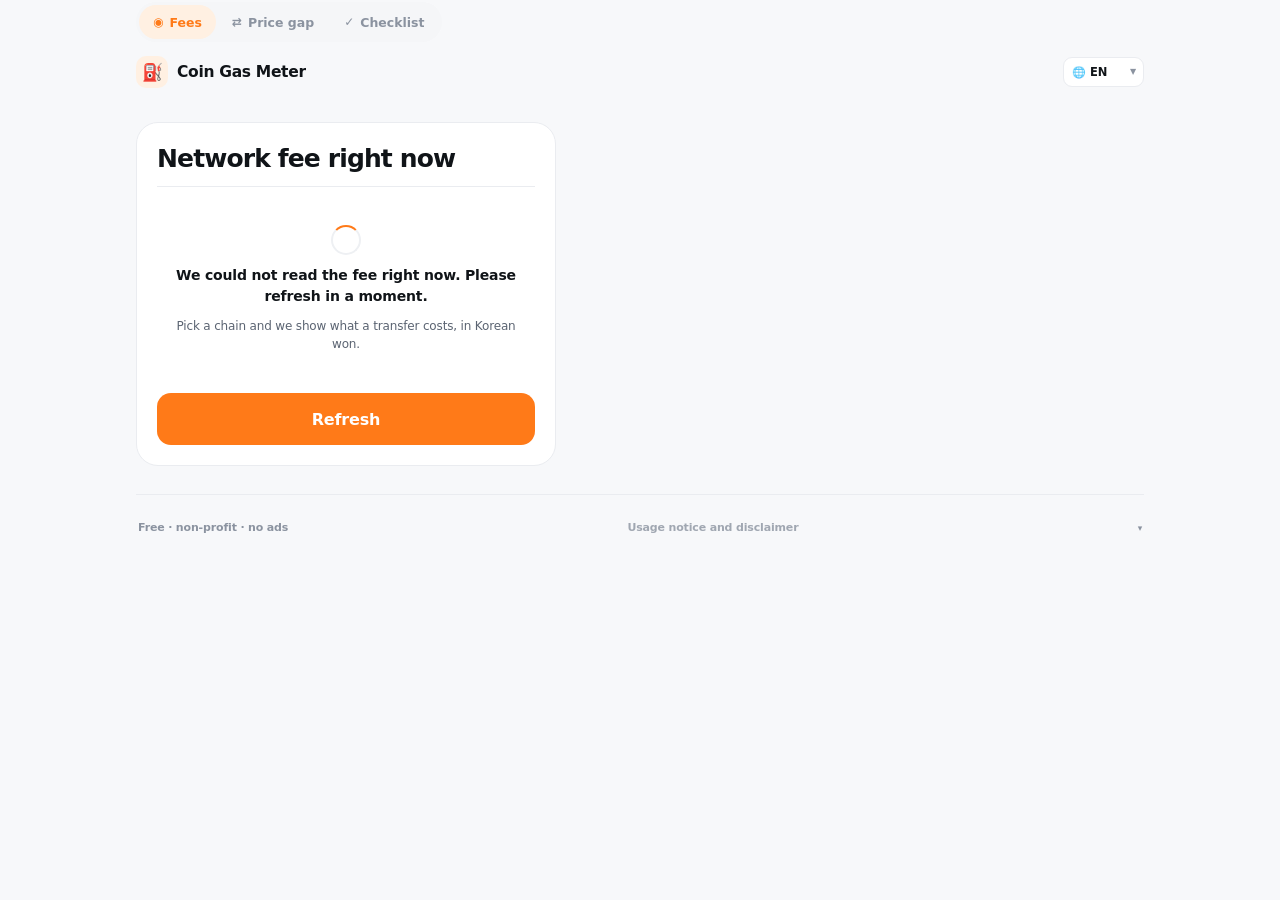
==== commit ba15bdbc: "안심랩 coin-gasbi-meter 정적 배포 (GitHub Pages 미러)" ====
--- a/index.html
+++ b/index.html
@@ -150,8 +150,8 @@
         }
       })();
     </script>
-    <script type="module" crossorigin src="./assets/index-D3gy94UF.js"></script>
-    <link rel="stylesheet" crossorigin href="./assets/index-CNPWowLO.css">
+    <script type="module" crossorigin src="./assets/index-DUQ4dxNc.js"></script>
+    <link rel="stylesheet" crossorigin href="./assets/index-BEKNeBzf.css">
   </head>
   <body>
     <noscript>
--- a/assets/index-BEKNeBzf.css
+++ b/assets/index-BEKNeBzf.css
@@ -0,0 +1 @@
+:root{color-scheme:light dark;--accent: #2f6bff;--accent-2: #5b8dff;--accent-ink: #ffffff;--accent-soft: #f0f4ff;--accent-line: #dce6fb;--ok: #0c9d63;--ok-soft: #eefaf4;--ok-line: #d3f0e2;--warn: #a86a00;--warn-soft: #fdf6e8;--warn-line: #f2e3c4;--bad: #cf3b3b;--bad-soft: #fdf0f0;--bad-line: #f4d7d7;--idle: #6b7480;--idle-soft: #f3f4f6;--bg: #f7f8fa;--bg-2: #f2f3f6;--card: #ffffff;--card-2: #fbfbfc;--slot: #f5f6f8;--slot-2: #eef0f3;--line: #eaecf0;--line-strong: #dfe3e9;--text: #101418;--sub: #5b6472;--mute: #8b93a0;--radius-xl: 22px;--radius-lg: 18px;--radius-md: 14px;--radius-sm: 10px;--tap: 48px;--shadow: 0 1px 2px rgba(16, 20, 24, .03);--shadow-lift: 0 1px 2px rgba(16, 20, 24, .04)}@media (prefers-color-scheme: dark){:root{--bg: #0b0c0e;--bg-2: #101114;--card: #141619;--card-2: #17191d;--slot: #1b1e22;--slot-2: #22262b;--line: #24272c;--line-strong: #2e3238;--text: #f1f3f5;--sub: #a0a7b1;--mute: #747c86;--ok: #3ed598;--ok-soft: #10241c;--ok-line: #1c3a2d;--warn: #f0b64a;--warn-soft: #241e12;--warn-line: #3b301b;--bad: #f07a72;--bad-soft: #281416;--bad-line: #432225;--idle-soft: #1c1f23;--accent-soft: #172234;--accent-line: #22303f}}*{box-sizing:border-box}html{background:var(--bg)}html,body,#root{min-height:100%}body{margin:0;color:var(--text);background:var(--bg);font-family:Pretendard,-apple-system,BlinkMacSystemFont,Apple SD Gothic Neo,Malgun Gothic,system-ui,Segoe UI,sans-serif;font-size:16px;line-height:1.5;letter-spacing:-.01em;-webkit-font-smoothing:antialiased;-webkit-tap-highlight-color:transparent}button{font-family:inherit;font-size:inherit;color:inherit;border:none;background:none;cursor:pointer}input,textarea,select{font-family:inherit;font-size:inherit;color:inherit}:focus-visible{outline:2px solid var(--accent);outline-offset:2px;border-radius:8px}.num{font-variant-numeric:tabular-nums;font-feature-settings:"tnum" 1}.sr-only{position:absolute;width:1px;height:1px;padding:0;margin:-1px;overflow:hidden;clip:rect(0,0,0,0);white-space:nowrap;border:0}.app{display:flex;flex-direction:column;max-width:1040px;min-height:100%;margin:0 auto;padding:0 16px calc(84px + env(safe-area-inset-bottom,0px))}.topbar{position:sticky;top:0;z-index:30;display:flex;align-items:center;justify-content:space-between;gap:10px;margin:0 -16px;padding:14px 16px 10px;background:var(--bg)}.brand{display:flex;align-items:center;gap:9px;min-width:0;flex:1 1 auto}.brand-logo{flex:none;display:grid;place-items:center;width:32px;height:32px;border-radius:10px;font-size:17px;line-height:1;background:var(--accent-soft)}.brand-text{display:flex;flex-direction:column;gap:0;min-width:0}.brand-name{font-size:15.5px;font-weight:800;letter-spacing:-.02em;line-height:1.2;white-space:nowrap;overflow:hidden;text-overflow:ellipsis}.brand-tag{display:none}.topbar-right{flex:none;display:flex;align-items:center;gap:8px}.lang-select{position:relative;display:inline-flex;align-items:center;gap:4px;height:30px;padding:0 6px 0 8px;border-radius:9px;background:var(--card);border:1px solid var(--line);font-size:12px;font-weight:700;color:var(--sub)}.lang-select .globe{font-size:11px;line-height:1;opacity:.7}.lang-select select{appearance:none;-webkit-appearance:none;border:0;background:transparent;padding:0 11px 0 0;font-size:11.5px;font-weight:700;color:var(--text);cursor:pointer}.lang-select select:focus{outline:none}.lang-select .caret{position:absolute;right:7px;top:50%;transform:translateY(-50%);font-size:8px;color:var(--mute);pointer-events:none}.lang-bar{display:flex;gap:2px;padding:3px;border-radius:999px;background:var(--slot)}.lang-chip{min-height:28px;padding:0 8px;border-radius:999px;font-size:11px;font-weight:700;color:var(--mute)}.lang-chip.is-on{background:var(--card);color:var(--text)}.stage{display:grid;grid-template-columns:minmax(0,1fr);gap:14px;align-items:start;padding-top:12px}@media (min-width: 980px){.stage{grid-template-columns:minmax(360px,420px) minmax(0,1fr);gap:40px;padding-top:24px}.stage-side,.stage-main{position:sticky;top:76px}}.screen{animation:rise .18s ease-out}@keyframes rise{0%{opacity:0;transform:translateY(5px)}to{opacity:1;transform:none}}.screen-head{margin:0 0 14px}.screen-head h1,.title{margin:0;font-size:25px;font-weight:800;letter-spacing:-.035em;line-height:1.24;text-wrap:balance}.title em{font-style:normal;color:var(--accent)}.subtitle{margin:6px 0 0;font-size:14px;line-height:1.5;color:var(--sub)}.kicker{display:inline-block;margin:0 0 6px;font-size:11px;font-weight:800;letter-spacing:.08em;text-transform:uppercase;color:var(--accent)}.kicker:before{content:none}.card{background:var(--card);border:1px solid var(--line);border-radius:var(--radius-lg);padding:18px;box-shadow:none}.card+.card{margin-top:12px}.card-title{margin:0 0 10px;font-size:14.5px;font-weight:800;letter-spacing:-.02em}.card-subtitle{margin:16px 0 8px;font-size:13px;font-weight:800}.card-lead{margin:0 0 10px;font-size:13px;line-height:1.6;color:var(--sub)}.card-soft,.card-foot{background:var(--card-2)}.card-alert{border-color:var(--bad-line)}.section-title{margin:18px 0 8px;font-size:14px;font-weight:800;letter-spacing:-.02em}.source-line{margin:8px 0 0;font-size:12px;line-height:1.6;color:var(--mute)}.trade{background:var(--card);border:1px solid var(--line);border-radius:var(--radius-xl);padding:20px}.trade:before{content:none}.trade-head,.step-label,.live-pill{display:none}.slot{position:relative;display:flex;align-items:center;gap:8px;padding:12px 14px;border-radius:var(--radius-md);background:var(--slot);border:1.5px solid transparent;transition:border-color .15s,box-shadow .15s}.slot:focus-within{border-color:var(--accent);background:var(--card);box-shadow:0 0 0 3px var(--accent-soft)}.slot.is-error{border-color:var(--bad)}.slot-body{flex:1;min-width:0;display:flex;flex-direction:column;gap:2px}.slot-label{font-size:11.5px;font-weight:700;color:var(--mute)}.slot-suffix{flex:none;font-size:15px;font-weight:700;color:var(--mute)}.slot-input{width:100%;border:0;background:transparent;padding:0;font-size:16px;font-weight:600;outline:none;min-height:26px;letter-spacing:.01em}.slot-input::placeholder{color:var(--mute);font-weight:500}.slot-input.mono{font-family:SFMono-Regular,ui-monospace,Menlo,Consolas,monospace;font-size:13px}.slot-btn{flex:none;min-height:34px;padding:0 12px;border-radius:9px;background:var(--card);border:1px solid var(--line-strong);font-size:12px;font-weight:700;color:var(--sub)}.amount-line{display:flex;align-items:baseline;justify-content:space-between;gap:8px}.big-number{font-size:28px;font-weight:800;letter-spacing:-.04em;line-height:1.1}.unit-chip{flex:none;padding:4px 9px;border-radius:999px;background:var(--slot);font-size:12px;font-weight:700}.chip-row{display:flex;flex-wrap:wrap;gap:6px}.chip{display:inline-flex;align-items:center;gap:5px;min-height:34px;padding:0 12px;border-radius:999px;border:1px solid var(--line);background:var(--card);color:var(--text);font-size:12.5px;font-weight:700;transition:border-color .14s,background .14s,color .14s}.chip.is-on{background:var(--accent);border-color:var(--accent);color:var(--accent-ink)}.chip.is-quiet{background:transparent;border-color:transparent;color:var(--mute);padding:0 6px}.chip:disabled{opacity:.45}.chip .chip-emoji{font-size:12px}.cta{display:flex;align-items:center;justify-content:center;gap:8px;width:100%;min-height:52px;margin-top:14px;padding:0 18px;border-radius:var(--radius-md);background:var(--accent);color:var(--accent-ink);font-size:16px;font-weight:800;letter-spacing:-.01em;transition:filter .14s}.cta:active:not(:disabled){filter:brightness(.94)}.cta:disabled{background:var(--slot-2);color:var(--mute);cursor:default}.cta.ghost{background:var(--slot);color:var(--text)}.cta.quiet{background:transparent;color:var(--sub);border:1px solid var(--line);min-height:44px;font-size:14px;margin-top:8px}.btn-row{display:flex;gap:8px;margin-top:10px}.btn-row>.cta{margin-top:0}.btn-row>.grow{flex:1}.big-button{display:flex;align-items:center;justify-content:center;gap:8px;width:100%;min-height:52px;margin-top:14px;padding:0 16px;border-radius:var(--radius-md);background:var(--accent);color:var(--accent-ink);font-size:16px;font-weight:800}.big-button.ghost{background:var(--slot);color:var(--text)}.big-button.neutral{background:var(--card);color:var(--text);border:1px solid var(--line)}.big-button:disabled{background:var(--slot-2);color:var(--mute)}.button-row{display:flex;gap:8px}.button-row>.big-button{flex:1;padding:0 10px;font-size:14.5px}.tile-grid{display:grid;grid-template-columns:repeat(2,minmax(0,1fr));gap:8px}.tile{display:flex;flex-direction:column;gap:2px;padding:13px 14px;border-radius:var(--radius-md);background:var(--card);border:1px solid var(--line)}.tile-label{font-size:11px;font-weight:700;color:var(--mute)}.tile-value{font-size:20px;font-weight:800;letter-spacing:-.03em;line-height:1.2}.tile-value.small{font-size:14px}.tile-foot{font-size:11px;color:var(--sub)}.tile.accent{background:var(--accent-soft);border-color:var(--accent-line)}.meter{position:relative;margin:8px 0 4px}.meter-track{position:relative;height:6px;border-radius:999px;background:var(--slot-2);overflow:hidden}.meter-track.zones{height:6px;background:linear-gradient(90deg,var(--ok) 0%,var(--ok) 34%,var(--warn) 44%,var(--warn) 64%,var(--bad) 74%,var(--bad) 100%);opacity:.9}.meter-track.soft .meter-fill{height:100%;border-radius:999px;background:var(--accent)}.meter-pin{position:absolute;top:50%;left:var(--pos, 50%);width:14px;height:14px;margin:-7px 0 0 -7px;border-radius:50%;background:var(--card);border:3px solid var(--text);transition:left .4s cubic-bezier(.22,1,.36,1)}.meter-labels{display:flex;justify-content:space-between;gap:6px;margin-top:6px;font-size:10.5px;font-weight:700;color:var(--mute)}.meter-labels span.is-on{color:var(--text)}.badge{display:inline-flex;align-items:center;gap:4px;padding:3px 9px;border-radius:999px;font-size:11px;font-weight:800;background:var(--slot);color:var(--sub);border:1px solid transparent}.badge.ok{background:var(--ok-soft);color:var(--ok)}.badge.warn{background:var(--warn-soft);color:var(--warn)}.badge.bad{background:var(--bad-soft);color:var(--bad)}.badge.idle{background:var(--idle-soft);color:var(--idle)}.badge.accent{background:var(--accent-soft);color:var(--accent)}.trust-line{display:none}.acc{border-top:1px solid var(--line)}.acc:first-of-type{border-top:none}.acc>summary{display:flex;align-items:center;justify-content:space-between;gap:10px;min-height:46px;padding:2px 0;font-size:13px;font-weight:700;letter-spacing:-.01em;color:var(--sub);cursor:pointer;list-style:none}.acc>summary::-webkit-details-marker{display:none}.acc>summary:after{content:"▾";flex:none;font-size:11px;color:var(--mute);transition:transform .16s}.acc[open]>summary:after{transform:rotate(180deg)}.acc-body{padding:2px 0 12px;font-size:13px;line-height:1.65;color:var(--sub)}.list{margin:0;padding:0;list-style:none}.row{display:flex;align-items:flex-start;justify-content:space-between;gap:12px;padding:10px 0;border-top:1px solid var(--line)}.row:first-child{border-top:none}.row-label{font-size:13px;color:var(--sub)}.row-value{font-size:13.5px;font-weight:800;text-align:right}.row-value.accent{color:var(--accent)}.dock{position:fixed;left:0;right:0;bottom:0;z-index:40;display:flex;justify-content:center;width:100%;padding:5px 8px calc(5px + env(safe-area-inset-bottom,0px));background:var(--card);border-top:1px solid var(--line)}.dock-inner{display:flex;width:100%;max-width:460px;gap:2px}.dock button{flex:1;display:flex;flex-direction:column;align-items:center;justify-content:center;gap:1px;min-height:46px;border-radius:10px;font-size:10.5px;font-weight:700;color:var(--mute)}.dock button .dock-icon{font-size:14px;line-height:1;font-weight:700}.dock button[aria-current=page]{color:var(--accent);background:var(--accent-soft)}@media (min-width: 980px){.app{padding-bottom:40px}.dock{position:static;order:-1;width:auto;padding:0;margin:2px 0 0;background:transparent;border-top:none;justify-content:flex-start}.dock-inner{width:auto;max-width:none;gap:2px;padding:3px;border-radius:999px;background:var(--slot)}.dock button{flex:0 0 auto;flex-direction:row;gap:6px;min-height:34px;padding:0 14px;border-radius:999px;font-size:12.5px}.dock button .dock-icon{font-size:12px}}.tabbar{position:fixed;left:0;right:0;bottom:0;z-index:40;display:flex;justify-content:center;padding:5px 8px calc(5px + env(safe-area-inset-bottom,0px));background:var(--card);border-top:1px solid var(--line)}.tabbar-inner{display:flex;width:100%;max-width:460px}.tab{flex:1;min-height:46px;display:flex;flex-direction:column;align-items:center;justify-content:center;gap:1px;border-radius:10px;font-size:10.5px;font-weight:700;color:var(--mute)}.tab[aria-current=page],.tab.is-active{background:var(--accent-soft);color:var(--accent)}.tab-icon{font-size:16px;line-height:1}.toast{position:fixed;left:50%;bottom:calc(74px + env(safe-area-inset-bottom,0px));transform:translate(-50%);z-index:60;max-width:calc(100% - 32px);padding:10px 16px;border-radius:10px;background:var(--text);color:var(--bg);font-size:13px;font-weight:700;text-align:center;animation:rise .16s ease-out}.legal-footer{margin:28px 0 0;padding:16px 2px 8px;border-top:1px solid var(--line);color:var(--mute);font-size:11px;line-height:1.65}.legal-badge{margin:0 0 6px;color:var(--sub);font-size:10.5px;font-weight:700}.legal-core{margin:0 0 6px;color:var(--mute)}.legal-note{margin:0 0 4px}.legal-source{margin:8px 0 2px}.legal-maker{margin:0}.disclaimer{margin:12px 0 0;padding:12px 14px;border-radius:var(--radius-md);background:var(--slot);font-size:11.5px;line-height:1.6;color:var(--sub)}.card-label{display:block;margin-bottom:6px;font-size:12px;font-weight:700;color:var(--sub)}.address-input{width:100%;min-height:50px;padding:0 14px;border:1px solid var(--line-strong);border-radius:var(--radius-md);background:var(--card);font-size:14.5px}.address-input:focus{outline:none;border-color:var(--accent);box-shadow:0 0 0 3px var(--accent-soft)}.address-input.is-error{border-color:var(--bad)}.hint{margin:6px 2px 0;font-size:12px;color:var(--mute);line-height:1.5}.hint.error{color:var(--bad);font-weight:700}.segment,.segmented{display:flex;gap:2px;padding:3px;border-radius:999px;background:var(--slot)}.segment button,.segmented .segment{flex:1;min-height:38px;border-radius:999px;font-size:13px;font-weight:700;color:var(--sub);display:flex;flex-direction:column;align-items:center;justify-content:center;gap:0}.segment button[aria-pressed=true],.segmented .segment.active{background:var(--card);color:var(--text);box-shadow:0 1px 2px #10141814}.segmented .segment strong{font-size:13px;font-weight:800}.segmented .segment span{font-size:10.5px;color:var(--mute)}.amount-row{display:flex;gap:8px;align-items:center}.amount-input{flex:1;min-height:54px;padding:0 14px;border:1px solid var(--line-strong);border-radius:var(--radius-md);background:var(--card);font-size:20px;font-weight:800;text-align:right;font-variant-numeric:tabular-nums}.amount-input:focus{outline:none;border-color:var(--accent);box-shadow:0 0 0 3px var(--accent-soft)}.amount-unit{min-width:48px;font-size:13px;font-weight:700;color:var(--sub)}.choice-list{display:flex;flex-direction:column;gap:7px}.choice{display:flex;align-items:center;gap:10px;width:100%;min-height:52px;padding:10px 13px;border-radius:var(--radius-md);border:1px solid var(--line);background:var(--card);text-align:left}.choice[aria-pressed=true]{border-color:var(--accent);background:var(--accent-soft)}.choice-radio{flex:none;width:18px;height:18px;border-radius:50%;border:2px solid var(--line-strong);display:grid;place-items:center}.choice[aria-pressed=true] .choice-radio{border-color:var(--accent)}.choice[aria-pressed=true] .choice-radio:after{content:"";width:8px;height:8px;border-radius:50%;background:var(--accent)}.choice-text{flex:1}.choice-label{font-size:14px;font-weight:700}.choice-hint{font-size:11.5px;color:var(--sub)}.summary-list{margin:0;padding:0}.summary-row{display:flex;justify-content:space-between;gap:12px;padding:11px 0;border-top:1px solid var(--line)}.summary-row:first-child{border-top:none;padding-top:0}.summary-label{color:var(--sub);font-size:13px}.summary-value{font-weight:800;font-size:13.5px;text-align:right;word-break:break-all}.summary-value.emphasis{color:var(--accent)}.memo-input{width:100%;min-height:76px;padding:12px 14px;border:1px solid var(--line-strong);border-radius:var(--radius-md);background:var(--card);font-size:14px;resize:none;line-height:1.55}.memo-input:focus{outline:none;border-color:var(--accent);box-shadow:0 0 0 3px var(--accent-soft)}.loading{display:flex;flex-direction:column;align-items:center;gap:10px;padding:26px 16px;text-align:center}.spinner{width:30px;height:30px;border-radius:50%;border:2.5px solid var(--slot-2);border-top-color:var(--accent);animation:spin .85s linear infinite}@keyframes spin{to{transform:rotate(360deg)}}.loading-text{font-size:14px;font-weight:800;margin:0}.loading-sub{font-size:12px;color:var(--sub);margin:0;line-height:1.5}.samples{margin-top:16px}.samples-title{margin:0 0 6px;font-size:11.5px;font-weight:700;color:var(--mute)}.sample-grid,.sample-row{display:flex;flex-wrap:wrap;gap:6px}.sample{display:inline-flex;align-items:center;gap:5px;white-space:nowrap;min-height:30px;padding:0 11px;border-radius:999px;background:var(--slot);border:1px solid transparent;font-size:12px;font-weight:700;color:var(--sub);text-align:left}.sample-emoji{font-size:11px;line-height:1}.sample-label{font-size:12px;font-weight:700}.sample-hint{display:none}.tip{padding:12px 0;border-top:1px solid var(--line)}.tip:first-child{border-top:none;padding-top:0}.tip-title{display:flex;gap:8px;font-size:14px;font-weight:800;line-height:1.45}.tip-body{margin:4px 0 0 26px;font-size:12.5px;color:var(--sub);line-height:1.6}.privacy-box{border-radius:var(--radius-lg);background:var(--slot);padding:16px 18px}.privacy-title{font-size:14px;font-weight:800}.privacy-list{margin:8px 0 0;padding-left:18px;font-size:12.5px;color:var(--sub);line-height:1.7}.chain-picker{margin-top:14px;padding-top:12px;border-top:1px solid var(--line)}.chain-picker-title{margin:0 0 8px;font-size:11.5px;font-weight:700;color:var(--mute)}.chain-chips,.chain-strip{display:flex;flex-wrap:wrap;gap:5px}.chain-chip{display:inline-flex;align-items:center;gap:4px;min-height:30px;padding:0 10px;border-radius:999px;border:1px solid var(--line);background:var(--card);color:var(--sub);font-size:12px;font-weight:700}.chain-chip.is-on{border-color:var(--accent);background:var(--accent-soft);color:var(--accent)}.chain-chip:disabled{opacity:.5}.chain-chip-unit{font-size:10px;font-weight:700;color:var(--mute)}.chain-chip.is-on .chain-chip-unit{color:var(--accent)}.chain-detected{display:flex;align-items:center;gap:6px;margin-top:10px;padding:8px 11px;border-radius:10px;background:var(--slot);color:var(--sub);font-size:12px;font-weight:700}.guide-link{display:flex;align-items:center;justify-content:space-between;gap:12px;margin:14px 0 0;padding:12px 0 0;border-top:1px solid var(--line);text-decoration:none;color:inherit}.guide-link-main{display:flex;flex-direction:column;gap:2px;min-width:0}.guide-link-title{font-size:12.5px;font-weight:700;line-height:1.45;letter-spacing:-.02em;color:var(--sub)}.guide-link-body{display:none}.guide-link-cta{flex:none;font-size:12px;font-weight:700;color:var(--accent);white-space:nowrap}@media (max-width: 380px){.guide-link{flex-direction:column;align-items:flex-start;gap:8px}}.side-panel{border-radius:var(--radius-lg);border:1px solid var(--line);background:var(--card);padding:16px}.side-panel+.side-panel{margin-top:10px}.aside-list{display:flex;flex-direction:column;gap:10px;margin:10px 0 0;padding:0;list-style:none}.aside-item{display:flex;gap:10px;align-items:flex-start}.aside-icon{flex:none;display:grid;place-items:center;width:30px;height:30px;border-radius:9px;background:var(--slot);font-size:14px}.aside-title{font-size:13px;font-weight:700;line-height:1.35}.aside-body{margin:1px 0 0;font-size:11.5px;color:var(--sub);line-height:1.5}.page-narrow{width:100%;max-width:600px;margin:0 auto;padding-top:12px}@media (max-width: 400px){.app{padding-left:14px;padding-right:14px}.topbar{margin:0 -14px;padding-left:14px;padding-right:14px}.screen-head h1,.title{font-size:22px}.trade{padding:18px}}@media (prefers-reduced-motion: reduce){*,*:before,*:after{animation:none!important;transition:none!important}}.legal-fold>summary{display:flex;align-items:center;justify-content:space-between;gap:10px;min-height:34px;list-style:none;cursor:pointer;font-size:11px;font-weight:700;color:var(--mute)}.legal-fold>summary::-webkit-details-marker{display:none}.legal-fold>summary:after{content:"▾";font-size:9px;color:var(--mute)}.legal-fold[open]>summary:after{transform:rotate(180deg)}.legal-fold-cta{font-weight:600;opacity:.8}.legal-body{padding:6px 0 4px}:root{--accent: #ff7a18;--accent-2: #ffb347;--accent-soft: #fff0e2;--accent-line: #ffd3ae;--glow: rgba(255, 122, 24, .14)}@media (prefers-color-scheme: dark){:root{--accent: #ffa04d;--accent-2: #ffc978;--accent-ink: #1a0d02;--accent-soft: #2d1a0a;--accent-line: #4d2f14;--glow: rgba(255, 140, 60, .16)}}.chain-slot{margin-top:16px}.chain-groups .chain-strip{gap:5px}.chain-groups .chain-chip{font-size:12px;padding:0 10px}.chain-big{display:flex;align-items:baseline;gap:7px;font-size:19px;font-weight:850;letter-spacing:-.03em}.chain-big .unit{font-size:12px;font-weight:700;color:var(--mute);letter-spacing:0}.chain-groups{margin-top:10px}.chain-group-label{margin:10px 2px 6px;font-size:10.5px;font-weight:800;letter-spacing:.08em;text-transform:uppercase;color:var(--mute)}.gas-hero{margin-top:12px;padding-top:12px;border-top:1px solid var(--line)}.gas-label{display:flex;align-items:center;justify-content:space-between;gap:8px;font-size:11.5px;font-weight:800;color:var(--mute)}.gas-krw{margin:2px 0 0;font-size:40px;font-weight:850;letter-spacing:-.05em;line-height:1.05;font-variant-numeric:tabular-nums}.gas-krw .approx{font-size:22px;font-weight:700;color:var(--sub);letter-spacing:-.02em}.gas-sub{display:flex;flex-wrap:wrap;align-items:center;gap:8px;margin:6px 0 0;font-size:12.5px;font-weight:700;color:var(--sub)}.gas-sub .sep{color:var(--line-strong)}.level-dot{width:8px;height:8px;border-radius:50%;background:var(--ok)}.level-low .level-dot,.level-normal .level-dot{background:var(--ok)}.level-high .level-dot{background:var(--warn)}.level-veryHigh .level-dot{background:var(--bad)}.speed-toggle{display:inline-flex;gap:3px;padding:3px;margin-top:6px;border-radius:999px;background:var(--slot);border:1px solid var(--line)}.speed-toggle button{min-height:34px;padding:0 14px;border-radius:999px;font-size:12.5px;font-weight:800;color:var(--sub)}.speed-toggle button.is-on{background:var(--card);color:var(--text);box-shadow:0 1px 4px #0b111824}.cost-grid{display:grid;grid-template-columns:repeat(2,minmax(0,1fr));gap:10px}@media (max-width: 360px){.cost-grid{grid-template-columns:1fr}}.cost-card{display:flex;flex-direction:column;gap:3px;padding:14px;border-radius:var(--radius-lg);background:var(--card);border:1px solid var(--line);box-shadow:var(--shadow)}.cost-card.accent{background:var(--accent-soft);border-color:var(--accent-line)}.cost-label{margin:0;font-size:11.5px;font-weight:800;color:var(--sub);letter-spacing:-.01em}.cost-eth{margin:0;font-size:15px;font-weight:800;font-variant-numeric:tabular-nums;letter-spacing:-.02em;word-break:break-all}.cost-krw{margin:2px 0 0;font-size:22px;font-weight:850;letter-spacing:-.04em;font-variant-numeric:tabular-nums}.cost-card.accent .cost-krw{color:var(--accent)}.cost-card{box-shadow:none}.cost-foot{margin:4px 0 0;font-size:11px;color:var(--mute);line-height:1.5}.reserve-eth{margin:0;font-size:19px;font-weight:850;letter-spacing:-.03em;font-variant-numeric:tabular-nums}.reserve-body{margin:4px 0 0;font-size:12px;color:var(--sub);line-height:1.55}.meta-row{display:flex;align-items:center;justify-content:space-between;gap:10px;margin-top:12px;font-size:11.5px;color:var(--mute);font-variant-numeric:tabular-nums}.meta-row button{flex:none;min-height:36px;padding:0 12px;border-radius:10px;border:1px solid var(--line-strong);background:var(--card);font-size:12px;font-weight:800;color:var(--sub)}.warn{margin:10px 0 0;padding:10px 12px;border-radius:12px;background:var(--warn-soft);border:1px solid var(--warn-line);color:var(--warn);font-size:12px;font-weight:700}.empty{text-align:center}.premium-hero{margin-top:14px;padding-top:14px;border-top:1px solid var(--line)}.premium-value{margin:4px 0 0;font-size:46px;font-weight:850;letter-spacing:-.05em;line-height:1.02;font-variant-numeric:tabular-nums}.premium-state{margin:4px 0 0;font-size:13px;font-weight:800}.level-discount .premium-value,.level-discount.premium-state{color:var(--ok)}.level-flat .premium-value{color:var(--text)}.level-premium .premium-value,.level-premium.premium-state{color:var(--warn)}.level-high .premium-value,.level-high.premium-state{color:var(--bad)}.price-split{display:grid;grid-template-columns:repeat(2,minmax(0,1fr));gap:10px;margin-top:12px}.price-split>div{display:flex;flex-direction:column;gap:2px;padding:11px 12px;border-radius:13px;background:var(--slot);border:1px solid var(--line)}.price-split span{font-size:10.5px;font-weight:800;color:var(--mute)}.price-split strong{font-size:15px;font-weight:850;font-variant-numeric:tabular-nums;letter-spacing:-.02em}.premium-foot{margin:10px 0 0;font-size:11px;color:var(--mute)}.pct-line{margin:8px 0 0;font-size:13px;font-weight:800}.calc-field{display:flex;align-items:center;gap:8px;margin-top:4px;padding:10px 14px;border-radius:14px;background:var(--slot);border:1.5px solid transparent}.calc-field:focus-within{border-color:var(--accent);background:var(--card)}.calc-field input{flex:1;min-width:0;border:0;background:transparent;outline:none;font-size:24px;font-weight:850;letter-spacing:-.03em;font-variant-numeric:tabular-nums;text-align:right}.calc-field span{font-size:13px;font-weight:800;color:var(--sub)}.calc-rows{margin:12px 0 0}.calc-rows>div{display:flex;align-items:baseline;justify-content:space-between;gap:10px;padding:9px 0;border-top:1px solid var(--line)}.calc-rows>div:first-child{border-top:none}.calc-rows dt{font-size:12.5px;color:var(--sub);font-weight:600}.calc-rows dd{margin:0;font-size:14px;font-weight:800;font-variant-numeric:tabular-nums;text-align:right}.calc-rows .calc-net dt{color:var(--text);font-weight:800}.calc-rows .calc-net dd{color:var(--accent);font-size:17px}.calc-note{margin:8px 0 0;font-size:11px;color:var(--mute);line-height:1.55}.verdict{display:flex;flex-direction:column;gap:4px;padding:16px;border-radius:var(--radius-lg);border:1px solid var(--line);background:var(--card);box-shadow:var(--shadow)}.verdict-hold{border-color:var(--warn-line);background:var(--warn-soft)}.verdict-almost{border-color:var(--accent-line);background:var(--accent-soft)}.verdict-ready{border-color:var(--ok-line);background:var(--ok-soft)}.verdict-count{margin:0;font-size:12px;font-weight:800;letter-spacing:.04em;color:var(--sub);font-variant-numeric:tabular-nums}.verdict-headline{margin:2px 0 0;font-size:20px;font-weight:850;letter-spacing:-.03em}.verdict-body{margin:4px 0 0;font-size:12.5px;line-height:1.6;color:var(--sub)}.check-list{margin:12px 0 0;padding:0;list-style:none;display:flex;flex-direction:column;gap:7px}.check-item{display:flex;align-items:flex-start;gap:11px;width:100%;padding:13px 14px;border-radius:15px;text-align:left;border:1.5px solid var(--line);background:var(--card);transition:border-color .15s,background .15s}.check-item.is-checked{border-color:var(--ok-line);background:var(--ok-soft)}.check-box{flex:none;width:22px;height:22px;margin-top:1px;border-radius:7px;border:2px solid var(--line-strong);background:var(--card);display:grid;place-items:center}.check-item.is-checked .check-box{background:var(--ok);border-color:var(--ok)}.check-item.is-checked .check-box:after{content:"✓";color:#fff;font-size:13px;font-weight:900}.check-text{display:flex;flex-direction:column;gap:2px;min-width:0}.check-title{font-size:13.5px;font-weight:800;line-height:1.4}.check-reason{font-size:12px;color:var(--sub);line-height:1.55}.notice{margin:12px 0 0;font-size:11.5px;color:var(--mute);line-height:1.6}.btn{display:inline-flex;align-items:center;justify-content:center;min-height:46px;padding:0 16px;border-radius:13px;font-size:14px;font-weight:800;border:1px solid var(--line-strong);background:var(--card);color:var(--text)}.btn-primary{background:linear-gradient(160deg,var(--accent),var(--accent-2));color:var(--accent-ink);border-color:transparent}.btn-ghost{background:var(--slot)}.btn.block,.block{width:100%}.footer{margin:22px 0 0;padding:16px;border:1px solid var(--line);border-radius:var(--radius-lg);background:var(--card-2);color:var(--mute);font-size:11.5px;line-height:1.7}.footer-badge{margin:0 0 8px;color:var(--sub);font-size:11px;font-weight:800}.footer-legal{margin:0 0 6px}.footer-source{margin:10px 0 4px}.footer-maker{margin:0;color:var(--sub);font-weight:700}.screen-head h1{font-size:24px;font-weight:850;letter-spacing:-.035em;margin:0}.screen-head p{margin:4px 0 0;font-size:13px;color:var(--sub)}.chain-fold{margin-top:14px;border-top:1px solid var(--line)}.chain-fold>summary{display:flex;align-items:center;justify-content:space-between;gap:10px;min-height:46px;list-style:none;cursor:pointer}.chain-fold>summary::-webkit-details-marker{display:none}.chain-fold-name{font-size:13.5px;font-weight:800}.chain-fold-name .unit{font-size:11px;font-weight:700;color:var(--mute);margin-left:2px}.chain-fold-cta{font-size:12px;font-weight:700;color:var(--accent)}.chain-fold-body{padding-bottom:6px}.chain-group-label{margin:10px 0 5px;font-size:10.5px;font-weight:700;color:var(--mute)}
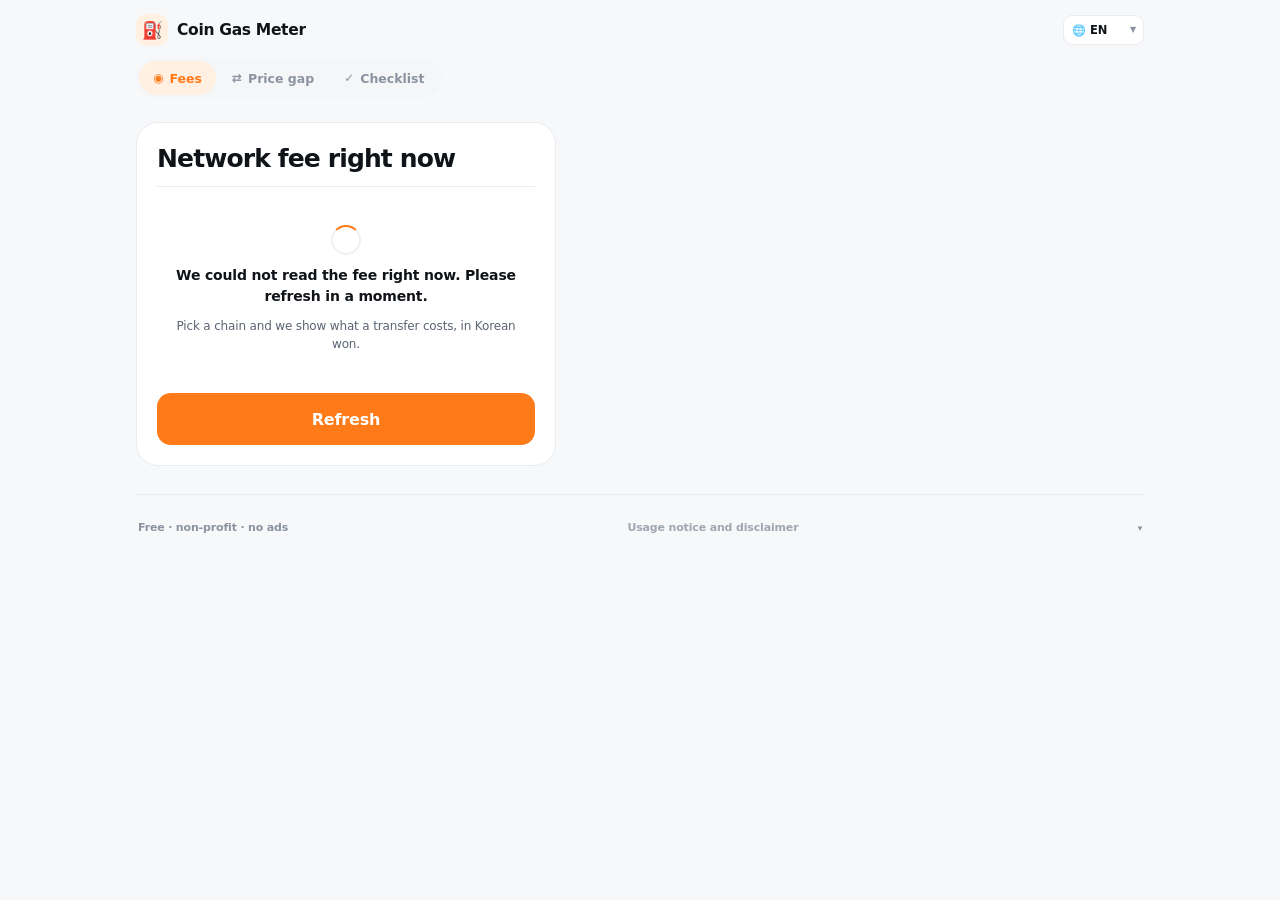
==== commit 287bb087: "안심랩 coin-gasbi-meter 정적 배포 (GitHub Pages 미러)" ====
--- a/index.html
+++ b/index.html
@@ -150,8 +150,8 @@
         }
       })();
     </script>
-    <script type="module" crossorigin src="./assets/index-DUQ4dxNc.js"></script>
-    <link rel="stylesheet" crossorigin href="./assets/index-BEKNeBzf.css">
+    <script type="module" crossorigin src="./assets/index-BBi2qG0x.js"></script>
+    <link rel="stylesheet" crossorigin href="./assets/index-BMBLMkq5.css">
   </head>
   <body>
     <noscript>
--- a/assets/index-BMBLMkq5.css
+++ b/assets/index-BMBLMkq5.css
@@ -0,0 +1 @@
+:root{color-scheme:light dark;--accent: #2f6bff;--accent-2: #5b8dff;--accent-ink: #ffffff;--accent-soft: #f0f4ff;--accent-line: #dce6fb;--ok: #0c9d63;--ok-soft: #eefaf4;--ok-line: #d3f0e2;--warn: #a86a00;--warn-soft: #fdf6e8;--warn-line: #f2e3c4;--bad: #cf3b3b;--bad-soft: #fdf0f0;--bad-line: #f4d7d7;--idle: #6b7480;--idle-soft: #f3f4f6;--bg: #f7f8fa;--bg-2: #f2f3f6;--card: #ffffff;--card-2: #fbfbfc;--slot: #f5f6f8;--slot-2: #eef0f3;--line: #eaecf0;--line-strong: #dfe3e9;--text: #101418;--sub: #5b6472;--mute: #8b93a0;--radius-xl: 22px;--radius-lg: 18px;--radius-md: 14px;--radius-sm: 10px;--tap: 48px;--shadow: 0 1px 2px rgba(16, 20, 24, .03);--shadow-lift: 0 1px 2px rgba(16, 20, 24, .04)}@media (prefers-color-scheme: dark){:root{--bg: #0b0c0e;--bg-2: #101114;--card: #141619;--card-2: #17191d;--slot: #1b1e22;--slot-2: #22262b;--line: #24272c;--line-strong: #2e3238;--text: #f1f3f5;--sub: #a0a7b1;--mute: #747c86;--ok: #3ed598;--ok-soft: #10241c;--ok-line: #1c3a2d;--warn: #f0b64a;--warn-soft: #241e12;--warn-line: #3b301b;--bad: #f07a72;--bad-soft: #281416;--bad-line: #432225;--idle-soft: #1c1f23;--accent-soft: #172234;--accent-line: #22303f}}*{box-sizing:border-box}html{background:var(--bg)}html,body,#root{min-height:100%}body{margin:0;color:var(--text);background:var(--bg);font-family:Pretendard,-apple-system,BlinkMacSystemFont,Apple SD Gothic Neo,Malgun Gothic,system-ui,Segoe UI,sans-serif;font-size:16px;line-height:1.5;letter-spacing:-.01em;-webkit-font-smoothing:antialiased;-webkit-tap-highlight-color:transparent}button{font-family:inherit;font-size:inherit;color:inherit;border:none;background:none;cursor:pointer}input,textarea,select{font-family:inherit;font-size:inherit;color:inherit}:focus-visible{outline:2px solid var(--accent);outline-offset:2px;border-radius:8px}.num{font-variant-numeric:tabular-nums;font-feature-settings:"tnum" 1}.sr-only{position:absolute;width:1px;height:1px;padding:0;margin:-1px;overflow:hidden;clip:rect(0,0,0,0);white-space:nowrap;border:0}.app{display:flex;flex-direction:column;max-width:1040px;min-height:100%;margin:0 auto;padding:0 16px calc(84px + env(safe-area-inset-bottom,0px))}.topbar{position:sticky;top:0;z-index:30;display:flex;align-items:center;justify-content:space-between;gap:10px;margin:0 -16px;padding:14px 16px 10px;background:var(--bg)}.brand{display:flex;align-items:center;gap:9px;min-width:0;flex:1 1 auto}.brand-logo{flex:none;display:grid;place-items:center;width:32px;height:32px;border-radius:10px;font-size:17px;line-height:1;background:var(--accent-soft)}.brand-text{display:flex;flex-direction:column;gap:0;min-width:0}.brand-name{font-size:15.5px;font-weight:800;letter-spacing:-.02em;line-height:1.2;white-space:nowrap;overflow:hidden;text-overflow:ellipsis}.brand-tag{display:none}.topbar-right{flex:none;display:flex;align-items:center;gap:8px}.lang-select{position:relative;display:inline-flex;align-items:center;gap:4px;height:30px;padding:0 6px 0 8px;border-radius:9px;background:var(--card);border:1px solid var(--line);font-size:12px;font-weight:700;color:var(--sub)}.lang-select .globe{font-size:11px;line-height:1;opacity:.7}.lang-select select{appearance:none;-webkit-appearance:none;border:0;background:transparent;padding:0 11px 0 0;font-size:11.5px;font-weight:700;color:var(--text);cursor:pointer}.lang-select select:focus{outline:none}.lang-select .caret{position:absolute;right:7px;top:50%;transform:translateY(-50%);font-size:8px;color:var(--mute);pointer-events:none}.lang-bar{display:flex;gap:2px;padding:3px;border-radius:999px;background:var(--slot)}.lang-chip{min-height:28px;padding:0 8px;border-radius:999px;font-size:11px;font-weight:700;color:var(--mute)}.lang-chip.is-on{background:var(--card);color:var(--text)}.stage{display:grid;grid-template-columns:minmax(0,1fr);gap:14px;align-items:start;padding-top:12px}@media (min-width: 980px){.stage.is-single{grid-template-columns:minmax(0,460px);justify-content:center;gap:10px;padding-top:32px}.stage{grid-template-columns:minmax(360px,420px) minmax(0,1fr);gap:40px;padding-top:24px}.stage-side,.stage-main{position:sticky;top:76px}}.screen{animation:rise .18s ease-out}@keyframes rise{0%{opacity:0;transform:translateY(5px)}to{opacity:1;transform:none}}.screen-head{margin:0 0 14px}.screen-head h1,.title{margin:0;font-size:25px;font-weight:800;letter-spacing:-.035em;line-height:1.24;text-wrap:balance}.title em{font-style:normal;color:var(--accent)}.subtitle{margin:6px 0 0;font-size:14px;line-height:1.5;color:var(--sub)}.kicker{display:inline-block;margin:0 0 6px;font-size:11px;font-weight:800;letter-spacing:.08em;text-transform:uppercase;color:var(--accent)}.kicker:before{content:none}.card{background:var(--card);border:1px solid var(--line);border-radius:var(--radius-lg);padding:18px;box-shadow:none}.card+.card{margin-top:12px}.card-title{margin:0 0 10px;font-size:14.5px;font-weight:800;letter-spacing:-.02em}.card-subtitle{margin:16px 0 8px;font-size:13px;font-weight:800}.card-lead{margin:0 0 10px;font-size:13px;line-height:1.6;color:var(--sub)}.card-soft,.card-foot{background:var(--card-2)}.card-alert{border-color:var(--bad-line)}.section-title{margin:18px 0 8px;font-size:14px;font-weight:800;letter-spacing:-.02em}.source-line{margin:8px 0 0;font-size:12px;line-height:1.6;color:var(--mute)}.trade{background:var(--card);border:1px solid var(--line);border-radius:var(--radius-xl);padding:20px}.trade:before{content:none}.trade-head,.step-label,.live-pill{display:none}.slot{position:relative;display:flex;align-items:center;gap:8px;padding:12px 14px;border-radius:var(--radius-md);background:var(--slot);border:1.5px solid transparent;transition:border-color .15s,box-shadow .15s}.slot:focus-within{border-color:var(--accent);background:var(--card);box-shadow:0 0 0 3px var(--accent-soft)}.slot.is-error{border-color:var(--bad)}.slot-body{flex:1;min-width:0;display:flex;flex-direction:column;gap:2px}.slot-label{font-size:11.5px;font-weight:700;color:var(--mute)}.slot-suffix{flex:none;font-size:15px;font-weight:700;color:var(--mute)}.slot-input{width:100%;border:0;background:transparent;padding:0;font-size:16px;font-weight:600;outline:none;min-height:26px;letter-spacing:.01em}.slot-input::placeholder{color:var(--mute);font-weight:500}.slot-input.mono{font-family:SFMono-Regular,ui-monospace,Menlo,Consolas,monospace;font-size:13px}.slot-btn{flex:none;min-height:34px;padding:0 12px;border-radius:9px;background:var(--card);border:1px solid var(--line-strong);font-size:12px;font-weight:700;color:var(--sub)}.amount-line{display:flex;align-items:baseline;justify-content:space-between;gap:8px}.big-number{font-size:28px;font-weight:800;letter-spacing:-.04em;line-height:1.1}.unit-chip{flex:none;padding:4px 9px;border-radius:999px;background:var(--slot);font-size:12px;font-weight:700}.chip-row{display:flex;flex-wrap:wrap;gap:6px}.chip{display:inline-flex;align-items:center;gap:5px;min-height:34px;padding:0 12px;border-radius:999px;border:1px solid var(--line);background:var(--card);color:var(--text);font-size:12.5px;font-weight:700;transition:border-color .14s,background .14s,color .14s}.chip.is-on{background:var(--accent);border-color:var(--accent);color:var(--accent-ink)}.chip.is-quiet{background:transparent;border-color:transparent;color:var(--mute);padding:0 6px}.chip:disabled{opacity:.45}.chip .chip-emoji{font-size:12px}.cta{display:flex;align-items:center;justify-content:center;gap:8px;width:100%;min-height:52px;margin-top:14px;padding:0 18px;border-radius:var(--radius-md);background:var(--accent);color:var(--accent-ink);font-size:16px;font-weight:800;letter-spacing:-.01em;transition:filter .14s}.cta:active:not(:disabled){filter:brightness(.94)}.cta:disabled{background:var(--slot-2);color:var(--mute);cursor:default}.cta.ghost{background:var(--slot);color:var(--text)}.cta.quiet{background:transparent;color:var(--sub);border:1px solid var(--line);min-height:44px;font-size:14px;margin-top:8px}.btn-row{display:flex;gap:8px;margin-top:10px}.btn-row>.cta{margin-top:0}.btn-row>.grow{flex:1}.big-button{display:flex;align-items:center;justify-content:center;gap:8px;width:100%;min-height:52px;margin-top:14px;padding:0 16px;border-radius:var(--radius-md);background:var(--accent);color:var(--accent-ink);font-size:16px;font-weight:800}.big-button.ghost{background:var(--slot);color:var(--text)}.big-button.neutral{background:var(--card);color:var(--text);border:1px solid var(--line)}.big-button:disabled{background:var(--slot-2);color:var(--mute)}.button-row{display:flex;gap:8px}.button-row>.big-button{flex:1;padding:0 10px;font-size:14.5px}.tile-grid{display:grid;grid-template-columns:repeat(2,minmax(0,1fr));gap:8px}.tile{display:flex;flex-direction:column;gap:2px;padding:13px 14px;border-radius:var(--radius-md);background:var(--card);border:1px solid var(--line)}.tile-label{font-size:11px;font-weight:700;color:var(--mute)}.tile-value{font-size:20px;font-weight:800;letter-spacing:-.03em;line-height:1.2}.tile-value.small{font-size:14px}.tile-foot{font-size:11px;color:var(--sub)}.tile.accent{background:var(--accent-soft);border-color:var(--accent-line)}.meter{position:relative;margin:8px 0 4px}.meter-track{position:relative;height:6px;border-radius:999px;background:var(--slot-2);overflow:hidden}.meter-track.zones{height:6px;background:linear-gradient(90deg,var(--ok) 0%,var(--ok) 34%,var(--warn) 44%,var(--warn) 64%,var(--bad) 74%,var(--bad) 100%);opacity:.9}.meter-track.soft .meter-fill{height:100%;border-radius:999px;background:var(--accent)}.meter-pin{position:absolute;top:50%;left:var(--pos, 50%);width:14px;height:14px;margin:-7px 0 0 -7px;border-radius:50%;background:var(--card);border:3px solid var(--text);transition:left .4s cubic-bezier(.22,1,.36,1)}.meter-labels{display:flex;justify-content:space-between;gap:6px;margin-top:6px;font-size:10.5px;font-weight:700;color:var(--mute)}.meter-labels span.is-on{color:var(--text)}.badge{display:inline-flex;align-items:center;gap:4px;padding:3px 9px;border-radius:999px;font-size:11px;font-weight:800;background:var(--slot);color:var(--sub);border:1px solid transparent}.badge.ok{background:var(--ok-soft);color:var(--ok)}.badge.warn{background:var(--warn-soft);color:var(--warn)}.badge.bad{background:var(--bad-soft);color:var(--bad)}.badge.idle{background:var(--idle-soft);color:var(--idle)}.badge.accent{background:var(--accent-soft);color:var(--accent)}.trust-line{display:none}.acc{border-top:1px solid var(--line)}.acc:first-of-type{border-top:none}.acc>summary{display:flex;align-items:center;justify-content:space-between;gap:10px;min-height:46px;padding:2px 0;font-size:13px;font-weight:700;letter-spacing:-.01em;color:var(--sub);cursor:pointer;list-style:none}.acc>summary::-webkit-details-marker{display:none}.acc>summary:after{content:"▾";flex:none;font-size:11px;color:var(--mute);transition:transform .16s}.acc[open]>summary:after{transform:rotate(180deg)}.acc-body{padding:2px 0 12px;font-size:13px;line-height:1.65;color:var(--sub)}.list{margin:0;padding:0;list-style:none}.row{display:flex;align-items:flex-start;justify-content:space-between;gap:12px;padding:10px 0;border-top:1px solid var(--line)}.row:first-child{border-top:none}.row-label{font-size:13px;color:var(--sub)}.row-value{font-size:13.5px;font-weight:800;text-align:right}.row-value.accent{color:var(--accent)}.dock{position:fixed;left:0;right:0;bottom:0;z-index:40;display:flex;justify-content:center;width:100%;padding:5px 8px calc(5px + env(safe-area-inset-bottom,0px));background:var(--card);border-top:1px solid var(--line)}.dock-inner{display:flex;width:100%;max-width:460px;gap:2px}.dock button{flex:1;display:flex;flex-direction:column;align-items:center;justify-content:center;gap:1px;min-height:46px;border-radius:10px;font-size:10.5px;font-weight:700;color:var(--mute)}.dock button .dock-icon{font-size:14px;line-height:1;font-weight:700}.dock button[aria-current=page]{color:var(--accent);background:var(--accent-soft)}@media (min-width: 980px){.app{padding-bottom:40px}.topbar{order:-2}.dock{position:static;order:-1;width:auto;padding:0;margin:2px 0 0;background:transparent;border-top:none;justify-content:flex-start}.dock-inner{width:auto;max-width:none;gap:2px;padding:3px;border-radius:999px;background:var(--slot)}.dock button{flex:0 0 auto;flex-direction:row;gap:6px;min-height:34px;padding:0 14px;border-radius:999px;font-size:12.5px}.dock button .dock-icon{font-size:12px}}.tabbar{position:fixed;left:0;right:0;bottom:0;z-index:40;display:flex;justify-content:center;padding:5px 8px calc(5px + env(safe-area-inset-bottom,0px));background:var(--card);border-top:1px solid var(--line)}.tabbar-inner{display:flex;width:100%;max-width:460px}.tab{flex:1;min-height:46px;display:flex;flex-direction:column;align-items:center;justify-content:center;gap:1px;border-radius:10px;font-size:10.5px;font-weight:700;color:var(--mute)}.tab[aria-current=page],.tab.is-active{background:var(--accent-soft);color:var(--accent)}.tab-icon{font-size:16px;line-height:1}.toast{position:fixed;left:50%;bottom:calc(74px + env(safe-area-inset-bottom,0px));transform:translate(-50%);z-index:60;max-width:calc(100% - 32px);padding:10px 16px;border-radius:10px;background:var(--text);color:var(--bg);font-size:13px;font-weight:700;text-align:center;animation:rise .16s ease-out}.legal-footer{margin:28px 0 0;padding:16px 2px 8px;border-top:1px solid var(--line);color:var(--mute);font-size:11px;line-height:1.65}.legal-badge{margin:0 0 6px;color:var(--sub);font-size:10.5px;font-weight:700}.legal-core{margin:0 0 6px;color:var(--mute)}.legal-note{margin:0 0 4px}.legal-source{margin:8px 0 2px}.legal-maker{margin:0}.disclaimer{margin:12px 0 0;padding:12px 14px;border-radius:var(--radius-md);background:var(--slot);font-size:11.5px;line-height:1.6;color:var(--sub)}.card-label{display:block;margin-bottom:6px;font-size:12px;font-weight:700;color:var(--sub)}.address-input{width:100%;min-height:50px;padding:0 14px;border:1px solid var(--line-strong);border-radius:var(--radius-md);background:var(--card);font-size:14.5px}.address-input:focus{outline:none;border-color:var(--accent);box-shadow:0 0 0 3px var(--accent-soft)}.address-input.is-error{border-color:var(--bad)}.hint{margin:6px 2px 0;font-size:12px;color:var(--mute);line-height:1.5}.hint.error{color:var(--bad);font-weight:700}.segment,.segmented{display:flex;gap:2px;padding:3px;border-radius:999px;background:var(--slot)}.segment button,.segmented .segment{flex:1;min-height:38px;border-radius:999px;font-size:13px;font-weight:700;color:var(--sub);display:flex;flex-direction:column;align-items:center;justify-content:center;gap:0}.segment button[aria-pressed=true],.segmented .segment.active{background:var(--card);color:var(--text);box-shadow:0 1px 2px #10141814}.segmented .segment strong{font-size:13px;font-weight:800}.segmented .segment span{font-size:10.5px;color:var(--mute)}.amount-row{display:flex;gap:8px;align-items:center}.amount-input{flex:1;min-height:54px;padding:0 14px;border:1px solid var(--line-strong);border-radius:var(--radius-md);background:var(--card);font-size:20px;font-weight:800;text-align:right;font-variant-numeric:tabular-nums}.amount-input:focus{outline:none;border-color:var(--accent);box-shadow:0 0 0 3px var(--accent-soft)}.amount-unit{min-width:48px;font-size:13px;font-weight:700;color:var(--sub)}.choice-list{display:flex;flex-direction:column;gap:7px}.choice{display:flex;align-items:center;gap:10px;width:100%;min-height:52px;padding:10px 13px;border-radius:var(--radius-md);border:1px solid var(--line);background:var(--card);text-align:left}.choice[aria-pressed=true]{border-color:var(--accent);background:var(--accent-soft)}.choice-radio{flex:none;width:18px;height:18px;border-radius:50%;border:2px solid var(--line-strong);display:grid;place-items:center}.choice[aria-pressed=true] .choice-radio{border-color:var(--accent)}.choice[aria-pressed=true] .choice-radio:after{content:"";width:8px;height:8px;border-radius:50%;background:var(--accent)}.choice-text{flex:1}.choice-label{font-size:14px;font-weight:700}.choice-hint{font-size:11.5px;color:var(--sub)}.summary-list{margin:0;padding:0}.summary-row{display:flex;justify-content:space-between;gap:12px;padding:11px 0;border-top:1px solid var(--line)}.summary-row:first-child{border-top:none;padding-top:0}.summary-label{color:var(--sub);font-size:13px}.summary-value{font-weight:800;font-size:13.5px;text-align:right;word-break:break-all}.summary-value.emphasis{color:var(--accent)}.memo-input{width:100%;min-height:76px;padding:12px 14px;border:1px solid var(--line-strong);border-radius:var(--radius-md);background:var(--card);font-size:14px;resize:none;line-height:1.55}.memo-input:focus{outline:none;border-color:var(--accent);box-shadow:0 0 0 3px var(--accent-soft)}.loading{display:flex;flex-direction:column;align-items:center;gap:10px;padding:26px 16px;text-align:center}.spinner{width:30px;height:30px;border-radius:50%;border:2.5px solid var(--slot-2);border-top-color:var(--accent);animation:spin .85s linear infinite}@keyframes spin{to{transform:rotate(360deg)}}.loading-text{font-size:14px;font-weight:800;margin:0}.loading-sub{font-size:12px;color:var(--sub);margin:0;line-height:1.5}.samples{margin-top:16px}.samples-title{margin:0 0 6px;font-size:11.5px;font-weight:700;color:var(--mute)}.sample-grid,.sample-row{display:flex;flex-wrap:wrap;gap:6px}.sample{display:inline-flex;align-items:center;gap:5px;white-space:nowrap;min-height:30px;padding:0 11px;border-radius:999px;background:var(--slot);border:1px solid transparent;font-size:12px;font-weight:700;color:var(--sub);text-align:left}.sample-emoji{font-size:11px;line-height:1}.sample-label{font-size:12px;font-weight:700}.sample-hint{display:none}.tip{padding:12px 0;border-top:1px solid var(--line)}.tip:first-child{border-top:none;padding-top:0}.tip-title{display:flex;gap:8px;font-size:14px;font-weight:800;line-height:1.45}.tip-body{margin:4px 0 0 26px;font-size:12.5px;color:var(--sub);line-height:1.6}.privacy-box{border-radius:var(--radius-lg);background:var(--slot);padding:16px 18px}.privacy-title{font-size:14px;font-weight:800}.privacy-list{margin:8px 0 0;padding-left:18px;font-size:12.5px;color:var(--sub);line-height:1.7}.chain-picker{margin-top:14px;padding-top:12px;border-top:1px solid var(--line)}.chain-picker-title{margin:0 0 8px;font-size:11.5px;font-weight:700;color:var(--mute)}.chain-chips,.chain-strip{display:flex;flex-wrap:wrap;gap:5px}.chain-chip{display:inline-flex;align-items:center;gap:4px;min-height:30px;padding:0 10px;border-radius:999px;border:1px solid var(--line);background:var(--card);color:var(--sub);font-size:12px;font-weight:700}.chain-chip.is-on{border-color:var(--accent);background:var(--accent-soft);color:var(--accent)}.chain-chip:disabled{opacity:.5}.chain-chip-unit{font-size:10px;font-weight:700;color:var(--mute)}.chain-chip.is-on .chain-chip-unit{color:var(--accent)}.chain-detected{display:flex;align-items:center;gap:6px;margin-top:10px;padding:8px 11px;border-radius:10px;background:var(--slot);color:var(--sub);font-size:12px;font-weight:700}.guide-link{display:flex;align-items:center;justify-content:space-between;gap:12px;margin:14px 0 0;padding:12px 0 0;border-top:1px solid var(--line);text-decoration:none;color:inherit}.guide-link-main{display:flex;flex-direction:column;gap:2px;min-width:0}.guide-link-title{font-size:12.5px;font-weight:700;line-height:1.45;letter-spacing:-.02em;color:var(--sub)}.guide-link-body{display:none}.guide-link-cta{flex:none;font-size:12px;font-weight:700;color:var(--accent);white-space:nowrap}@media (max-width: 380px){.guide-link{flex-direction:column;align-items:flex-start;gap:8px}}.side-panel{border-radius:var(--radius-lg);border:1px solid var(--line);background:var(--card);padding:16px}.side-panel+.side-panel{margin-top:10px}.aside-list{display:flex;flex-direction:column;gap:10px;margin:10px 0 0;padding:0;list-style:none}.aside-item{display:flex;gap:10px;align-items:flex-start}.aside-icon{flex:none;display:grid;place-items:center;width:30px;height:30px;border-radius:9px;background:var(--slot);font-size:14px}.aside-title{font-size:13px;font-weight:700;line-height:1.35}.aside-body{margin:1px 0 0;font-size:11.5px;color:var(--sub);line-height:1.5}.page-narrow{width:100%;max-width:600px;margin:0 auto;padding-top:12px}@media (max-width: 400px){.app{padding-left:14px;padding-right:14px}.topbar{margin:0 -14px;padding-left:14px;padding-right:14px}.screen-head h1,.title{font-size:22px}.trade{padding:18px}}@media (prefers-reduced-motion: reduce){*,*:before,*:after{animation:none!important;transition:none!important}}.legal-fold>summary{display:flex;align-items:center;justify-content:space-between;gap:10px;min-height:34px;list-style:none;cursor:pointer;font-size:11px;font-weight:700;color:var(--mute)}.legal-fold>summary::-webkit-details-marker{display:none}.legal-fold>summary:after{content:"▾";font-size:9px;color:var(--mute)}.legal-fold[open]>summary:after{transform:rotate(180deg)}.legal-fold-cta{font-weight:600;opacity:.8}.legal-body{padding:6px 0 4px}.fineprint{margin:16px 0 0}.fineprint .disclaimer{margin:0;padding:0;background:none;border:none;font-size:10.5px;line-height:1.6;color:var(--mute)}.fineprint .disclaimer-badge{display:none}:root{--accent: #ff7a18;--accent-2: #ffb347;--accent-soft: #fff0e2;--accent-line: #ffd3ae;--glow: rgba(255, 122, 24, .14)}@media (prefers-color-scheme: dark){:root{--accent: #ffa04d;--accent-2: #ffc978;--accent-ink: #1a0d02;--accent-soft: #2d1a0a;--accent-line: #4d2f14;--glow: rgba(255, 140, 60, .16)}}.chain-slot{margin-top:16px}.chain-groups .chain-strip{gap:5px}.chain-groups .chain-chip{font-size:12px;padding:0 10px}.chain-big{display:flex;align-items:baseline;gap:7px;font-size:19px;font-weight:850;letter-spacing:-.03em}.chain-big .unit{font-size:12px;font-weight:700;color:var(--mute);letter-spacing:0}.chain-groups{margin-top:10px}.chain-group-label{margin:10px 2px 6px;font-size:10.5px;font-weight:800;letter-spacing:.08em;text-transform:uppercase;color:var(--mute)}.gas-hero{margin-top:12px;padding-top:12px;border-top:1px solid var(--line)}.gas-label{display:flex;align-items:center;justify-content:space-between;gap:8px;font-size:11.5px;font-weight:800;color:var(--mute)}.gas-krw{margin:2px 0 0;font-size:40px;font-weight:850;letter-spacing:-.05em;line-height:1.05;font-variant-numeric:tabular-nums}.gas-krw .approx{font-size:22px;font-weight:700;color:var(--sub);letter-spacing:-.02em}.gas-sub{display:flex;flex-wrap:wrap;align-items:center;gap:8px;margin:6px 0 0;font-size:12.5px;font-weight:700;color:var(--sub)}.gas-sub .sep{color:var(--line-strong)}.level-dot{width:8px;height:8px;border-radius:50%;background:var(--ok)}.level-low .level-dot,.level-normal .level-dot{background:var(--ok)}.level-high .level-dot{background:var(--warn)}.level-veryHigh .level-dot{background:var(--bad)}.speed-toggle{display:inline-flex;gap:3px;padding:3px;margin-top:6px;border-radius:999px;background:var(--slot);border:1px solid var(--line)}.speed-toggle button{min-height:34px;padding:0 14px;border-radius:999px;font-size:12.5px;font-weight:800;color:var(--sub)}.speed-toggle button.is-on{background:var(--card);color:var(--text);box-shadow:0 1px 4px #0b111824}.cost-grid{display:grid;grid-template-columns:repeat(2,minmax(0,1fr));gap:10px}@media (max-width: 360px){.cost-grid{grid-template-columns:1fr}}.cost-card{display:flex;flex-direction:column;gap:3px;padding:14px;border-radius:var(--radius-lg);background:var(--card);border:1px solid var(--line);box-shadow:var(--shadow)}.cost-card.accent{background:var(--accent-soft);border-color:var(--accent-line)}.cost-label{margin:0;font-size:11.5px;font-weight:800;color:var(--sub);letter-spacing:-.01em}.cost-eth{margin:0;font-size:15px;font-weight:800;font-variant-numeric:tabular-nums;letter-spacing:-.02em;word-break:break-all}.cost-krw{margin:2px 0 0;font-size:22px;font-weight:850;letter-spacing:-.04em;font-variant-numeric:tabular-nums}.cost-card.accent .cost-krw{color:var(--accent)}.cost-card{box-shadow:none}.cost-foot{margin:4px 0 0;font-size:11px;color:var(--mute);line-height:1.5}.reserve-eth{margin:0;font-size:19px;font-weight:850;letter-spacing:-.03em;font-variant-numeric:tabular-nums}.reserve-body{margin:4px 0 0;font-size:12px;color:var(--sub);line-height:1.55}.meta-row{display:flex;align-items:center;justify-content:space-between;gap:10px;margin-top:12px;font-size:11.5px;color:var(--mute);font-variant-numeric:tabular-nums}.meta-row button{flex:none;min-height:36px;padding:0 12px;border-radius:10px;border:1px solid var(--line-strong);background:var(--card);font-size:12px;font-weight:800;color:var(--sub)}.warn{margin:10px 0 0;padding:10px 12px;border-radius:12px;background:var(--warn-soft);border:1px solid var(--warn-line);color:var(--warn);font-size:12px;font-weight:700}.empty{text-align:center}.premium-hero{margin-top:14px;padding-top:14px;border-top:1px solid var(--line)}.premium-value{margin:4px 0 0;font-size:46px;font-weight:850;letter-spacing:-.05em;line-height:1.02;font-variant-numeric:tabular-nums}.premium-state{margin:4px 0 0;font-size:13px;font-weight:800}.level-discount .premium-value,.level-discount.premium-state{color:var(--ok)}.level-flat .premium-value{color:var(--text)}.level-premium .premium-value,.level-premium.premium-state{color:var(--warn)}.level-high .premium-value,.level-high.premium-state{color:var(--bad)}.price-split{display:grid;grid-template-columns:repeat(2,minmax(0,1fr));gap:10px;margin-top:12px}.price-split>div{display:flex;flex-direction:column;gap:2px;padding:11px 12px;border-radius:13px;background:var(--slot);border:1px solid var(--line)}.price-split span{font-size:10.5px;font-weight:800;color:var(--mute)}.price-split strong{font-size:15px;font-weight:850;font-variant-numeric:tabular-nums;letter-spacing:-.02em}.premium-foot{margin:10px 0 0;font-size:11px;color:var(--mute)}.pct-line{margin:8px 0 0;font-size:13px;font-weight:800}.calc-field{display:flex;align-items:center;gap:8px;margin-top:4px;padding:10px 14px;border-radius:14px;background:var(--slot);border:1.5px solid transparent}.calc-field:focus-within{border-color:var(--accent);background:var(--card)}.calc-field input{flex:1;min-width:0;border:0;background:transparent;outline:none;font-size:24px;font-weight:850;letter-spacing:-.03em;font-variant-numeric:tabular-nums;text-align:right}.calc-field span{font-size:13px;font-weight:800;color:var(--sub)}.calc-rows{margin:12px 0 0}.calc-rows>div{display:flex;align-items:baseline;justify-content:space-between;gap:10px;padding:9px 0;border-top:1px solid var(--line)}.calc-rows>div:first-child{border-top:none}.calc-rows dt{font-size:12.5px;color:var(--sub);font-weight:600}.calc-rows dd{margin:0;font-size:14px;font-weight:800;font-variant-numeric:tabular-nums;text-align:right}.calc-rows .calc-net dt{color:var(--text);font-weight:800}.calc-rows .calc-net dd{color:var(--accent);font-size:17px}.calc-note{margin:8px 0 0;font-size:11px;color:var(--mute);line-height:1.55}.verdict{display:flex;flex-direction:column;gap:4px;padding:16px;border-radius:var(--radius-lg);border:1px solid var(--line);background:var(--card);box-shadow:var(--shadow)}.verdict-hold{border-color:var(--warn-line);background:var(--warn-soft)}.verdict-almost{border-color:var(--accent-line);background:var(--accent-soft)}.verdict-ready{border-color:var(--ok-line);background:var(--ok-soft)}.verdict-count{margin:0;font-size:12px;font-weight:800;letter-spacing:.04em;color:var(--sub);font-variant-numeric:tabular-nums}.verdict-headline{margin:2px 0 0;font-size:20px;font-weight:850;letter-spacing:-.03em}.verdict-body{margin:4px 0 0;font-size:12.5px;line-height:1.6;color:var(--sub)}.check-list{margin:12px 0 0;padding:0;list-style:none;display:flex;flex-direction:column;gap:7px}.check-item{display:flex;align-items:flex-start;gap:11px;width:100%;padding:13px 14px;border-radius:15px;text-align:left;border:1.5px solid var(--line);background:var(--card);transition:border-color .15s,background .15s}.check-item.is-checked{border-color:var(--ok-line);background:var(--ok-soft)}.check-box{flex:none;width:22px;height:22px;margin-top:1px;border-radius:7px;border:2px solid var(--line-strong);background:var(--card);display:grid;place-items:center}.check-item.is-checked .check-box{background:var(--ok);border-color:var(--ok)}.check-item.is-checked .check-box:after{content:"✓";color:#fff;font-size:13px;font-weight:900}.check-text{display:flex;flex-direction:column;gap:2px;min-width:0}.check-title{font-size:13.5px;font-weight:800;line-height:1.4}.check-reason{font-size:12px;color:var(--sub);line-height:1.55}.notice{margin:12px 0 0;font-size:11.5px;color:var(--mute);line-height:1.6}.btn{display:inline-flex;align-items:center;justify-content:center;min-height:46px;padding:0 16px;border-radius:13px;font-size:14px;font-weight:800;border:1px solid var(--line-strong);background:var(--card);color:var(--text)}.btn-primary{background:linear-gradient(160deg,var(--accent),var(--accent-2));color:var(--accent-ink);border-color:transparent}.btn-ghost{background:var(--slot)}.btn.block,.block{width:100%}.footer{margin:22px 0 0;padding:16px;border:1px solid var(--line);border-radius:var(--radius-lg);background:var(--card-2);color:var(--mute);font-size:11.5px;line-height:1.7}.footer-badge{margin:0 0 8px;color:var(--sub);font-size:11px;font-weight:800}.footer-legal{margin:0 0 6px}.footer-source{margin:10px 0 4px}.footer-maker{margin:0;color:var(--sub);font-weight:700}.screen-head h1{font-size:24px;font-weight:850;letter-spacing:-.035em;margin:0}.screen-head p{margin:4px 0 0;font-size:13px;color:var(--sub)}.chain-fold{margin-top:14px;border-top:1px solid var(--line)}.chain-fold>summary{display:flex;align-items:center;justify-content:space-between;gap:10px;min-height:46px;list-style:none;cursor:pointer}.chain-fold>summary::-webkit-details-marker{display:none}.chain-fold-name{font-size:13.5px;font-weight:800}.chain-fold-name .unit{font-size:11px;font-weight:700;color:var(--mute);margin-left:2px}.chain-fold-cta{font-size:12px;font-weight:700;color:var(--accent)}.chain-fold-body{padding-bottom:6px}.chain-group-label{margin:10px 0 5px;font-size:10.5px;font-weight:700;color:var(--mute)}
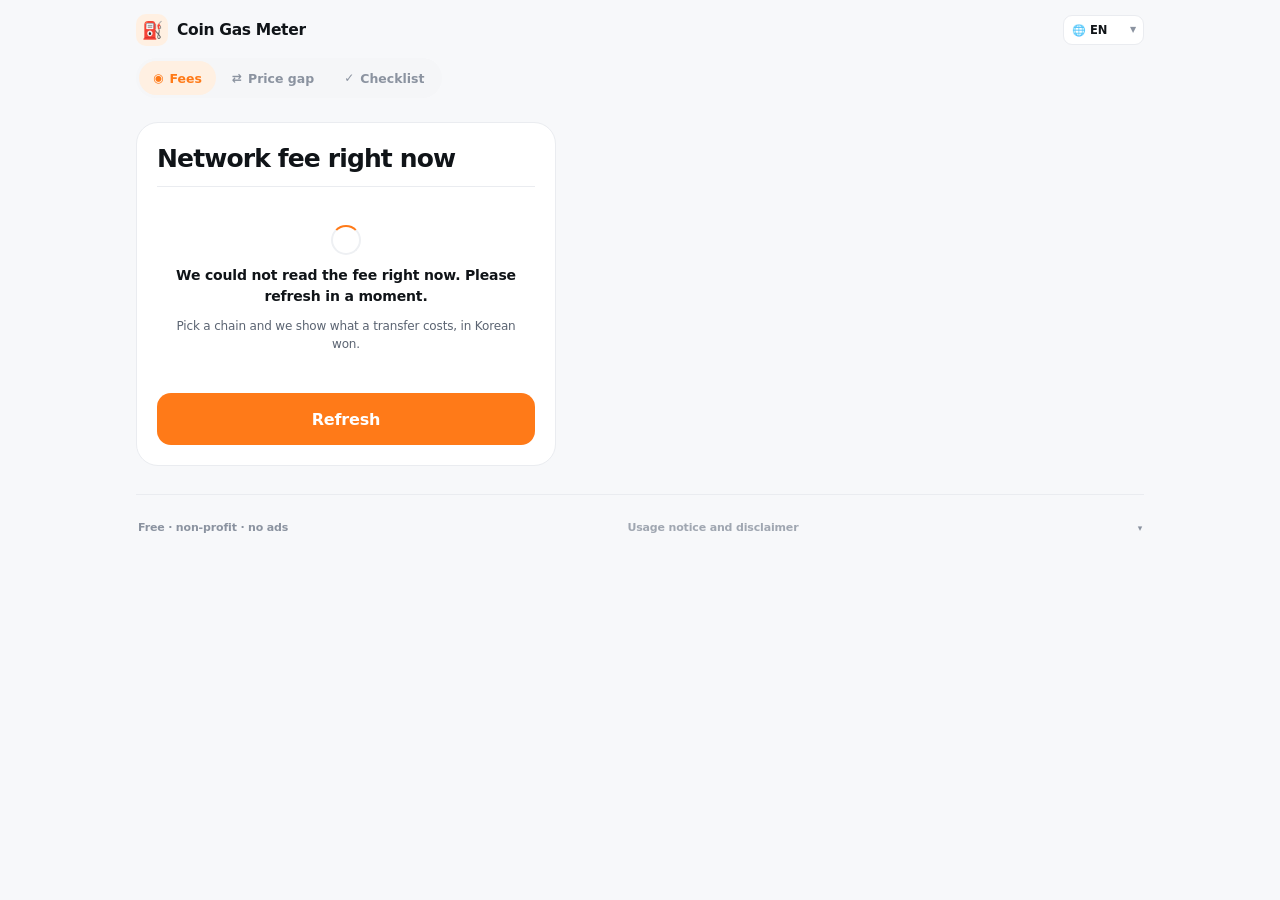
==== commit 27ca81ff: "안심랩 coin-gasbi-meter 정적 배포 (GitHub Pages 미러)" ====
--- a/index.html
+++ b/index.html
@@ -150,8 +150,8 @@
         }
       })();
     </script>
-    <script type="module" crossorigin src="./assets/index-BBi2qG0x.js"></script>
-    <link rel="stylesheet" crossorigin href="./assets/index-BMBLMkq5.css">
+    <script type="module" crossorigin src="./assets/index-149q18JO.js"></script>
+    <link rel="stylesheet" crossorigin href="./assets/index-BV9tFVb3.css">
   </head>
   <body>
     <noscript>
--- a/assets/index-BV9tFVb3.css
+++ b/assets/index-BV9tFVb3.css
@@ -0,0 +1 @@
+:root{color-scheme:light dark;--accent: #2f6bff;--accent-2: #5b8dff;--accent-ink: #ffffff;--accent-soft: #f0f4ff;--accent-line: #dce6fb;--ok: #0c9d63;--ok-soft: #eefaf4;--ok-line: #d3f0e2;--warn: #a86a00;--warn-soft: #fdf6e8;--warn-line: #f2e3c4;--bad: #cf3b3b;--bad-soft: #fdf0f0;--bad-line: #f4d7d7;--idle: #6b7480;--idle-soft: #f3f4f6;--bg: #f7f8fa;--bg-2: #f2f3f6;--card: #ffffff;--card-2: #fbfbfc;--slot: #f5f6f8;--slot-2: #eef0f3;--line: #eaecf0;--line-strong: #dfe3e9;--text: #101418;--sub: #5b6472;--mute: #8b93a0;--radius-xl: 22px;--radius-lg: 18px;--radius-md: 14px;--radius-sm: 10px;--tap: 48px;--shadow: 0 1px 2px rgba(16, 20, 24, .03);--shadow-lift: 0 1px 2px rgba(16, 20, 24, .04)}@media (prefers-color-scheme: dark){:root{--bg: #0b0c0e;--bg-2: #101114;--card: #141619;--card-2: #17191d;--slot: #1b1e22;--slot-2: #22262b;--line: #24272c;--line-strong: #2e3238;--text: #f1f3f5;--sub: #a0a7b1;--mute: #747c86;--ok: #3ed598;--ok-soft: #10241c;--ok-line: #1c3a2d;--warn: #f0b64a;--warn-soft: #241e12;--warn-line: #3b301b;--bad: #f07a72;--bad-soft: #281416;--bad-line: #432225;--idle-soft: #1c1f23;--accent-soft: #172234;--accent-line: #22303f}}*{box-sizing:border-box}html{background:var(--bg)}html,body,#root{min-height:100%}body{margin:0;color:var(--text);background:var(--bg);font-family:Pretendard,-apple-system,BlinkMacSystemFont,Apple SD Gothic Neo,Malgun Gothic,system-ui,Segoe UI,sans-serif;font-size:16px;line-height:1.5;letter-spacing:-.01em;-webkit-font-smoothing:antialiased;-webkit-tap-highlight-color:transparent}button{font-family:inherit;font-size:inherit;color:inherit;border:none;background:none;cursor:pointer}input,textarea,select{font-family:inherit;font-size:inherit;color:inherit}:focus-visible{outline:2px solid var(--accent);outline-offset:2px;border-radius:8px}.num{font-variant-numeric:tabular-nums;font-feature-settings:"tnum" 1}.sr-only{position:absolute;width:1px;height:1px;padding:0;margin:-1px;overflow:hidden;clip:rect(0,0,0,0);white-space:nowrap;border:0}.app{display:flex;flex-direction:column;max-width:1040px;min-height:100%;margin:0 auto;padding:0 16px calc(84px + env(safe-area-inset-bottom,0px))}.topbar{position:sticky;top:0;z-index:30;display:flex;align-items:center;justify-content:space-between;gap:10px;margin:0 -16px;padding:14px 16px 10px;background:var(--bg)}.brand{display:flex;align-items:center;gap:9px;min-width:0;flex:1 1 auto}.brand-logo{flex:none;display:grid;place-items:center;width:32px;height:32px;border-radius:10px;font-size:17px;line-height:1;background:var(--accent-soft)}.brand-text{display:flex;flex-direction:column;gap:0;min-width:0}.brand-name{font-size:15.5px;font-weight:800;letter-spacing:-.02em;line-height:1.2;white-space:nowrap;overflow:hidden;text-overflow:ellipsis}.brand-tag{display:none}.topbar-right{flex:none;display:flex;align-items:center;gap:8px}.lang-select{position:relative;display:inline-flex;align-items:center;gap:4px;height:30px;padding:0 6px 0 8px;border-radius:9px;background:var(--card);border:1px solid var(--line);font-size:12px;font-weight:700;color:var(--sub)}.lang-select .globe{font-size:11px;line-height:1;opacity:.7}.lang-select select{appearance:none;-webkit-appearance:none;border:0;background:transparent;padding:0 11px 0 0;font-size:11.5px;font-weight:700;color:var(--text);cursor:pointer}.lang-select select:focus{outline:none}.lang-select .caret{position:absolute;right:7px;top:50%;transform:translateY(-50%);font-size:8px;color:var(--mute);pointer-events:none}.lang-bar{display:flex;gap:2px;padding:3px;border-radius:999px;background:var(--slot)}.lang-chip{min-height:28px;padding:0 8px;border-radius:999px;font-size:11px;font-weight:700;color:var(--mute)}.lang-chip.is-on{background:var(--card);color:var(--text)}.stage{display:grid;grid-template-columns:minmax(0,1fr);gap:14px;align-items:start;padding-top:12px}@media (min-width: 980px){.stage.is-single{grid-template-columns:minmax(0,460px);justify-content:center;gap:10px;padding-top:32px}.stage{grid-template-columns:minmax(360px,420px) minmax(0,1fr);gap:40px;padding-top:24px}.stage-side,.stage-main{position:sticky;top:76px}}.screen{animation:rise .18s ease-out}.stage-side,.signal-panel,.radar-card{scroll-margin-top:76px}@keyframes rise{0%{opacity:0;transform:translateY(5px)}to{opacity:1;transform:none}}.screen-head{margin:0 0 14px}.screen-head h1,.title{margin:0;font-size:25px;font-weight:800;letter-spacing:-.035em;line-height:1.24;text-wrap:balance}.title em{font-style:normal;color:var(--accent)}.subtitle{margin:6px 0 0;font-size:14px;line-height:1.5;color:var(--sub)}.kicker{display:inline-block;margin:0 0 6px;font-size:11px;font-weight:800;letter-spacing:.08em;text-transform:uppercase;color:var(--accent)}.kicker:before{content:none}.card{background:var(--card);border:1px solid var(--line);border-radius:var(--radius-lg);padding:18px;box-shadow:none}.card+.card{margin-top:12px}.card-title{margin:0 0 10px;font-size:14.5px;font-weight:800;letter-spacing:-.02em}.card-subtitle{margin:16px 0 8px;font-size:13px;font-weight:800}.card-lead{margin:0 0 10px;font-size:13px;line-height:1.6;color:var(--sub)}.card-soft,.card-foot{background:var(--card-2)}.card-alert{border-color:var(--bad-line)}.section-title{margin:18px 0 8px;font-size:14px;font-weight:800;letter-spacing:-.02em}.source-line{margin:8px 0 0;font-size:12px;line-height:1.6;color:var(--mute)}.trade{background:var(--card);border:1px solid var(--line);border-radius:var(--radius-xl);padding:20px}.trade:before{content:none}.trade-head,.step-label,.live-pill{display:none}.slot{position:relative;display:flex;align-items:center;gap:8px;padding:12px 14px;border-radius:var(--radius-md);background:var(--slot);border:1.5px solid transparent;transition:border-color .15s,box-shadow .15s}.slot:focus-within{border-color:var(--accent);background:var(--card);box-shadow:0 0 0 3px var(--accent-soft)}.slot.is-error{border-color:var(--bad)}.slot-body{flex:1;min-width:0;display:flex;flex-direction:column;gap:2px}.slot-label{font-size:11.5px;font-weight:700;color:var(--mute)}.slot-suffix{flex:none;font-size:15px;font-weight:700;color:var(--mute)}.slot-input{width:100%;border:0;background:transparent;padding:0;font-size:16px;font-weight:600;outline:none;min-height:26px;letter-spacing:.01em}.slot-input::placeholder{color:var(--mute);font-weight:500}.slot-input.mono{font-family:SFMono-Regular,ui-monospace,Menlo,Consolas,monospace;font-size:13px}.slot-btn{flex:none;min-height:34px;padding:0 12px;border-radius:9px;background:var(--card);border:1px solid var(--line-strong);font-size:12px;font-weight:700;color:var(--sub)}.amount-line{display:flex;align-items:baseline;justify-content:space-between;gap:8px}.big-number{font-size:28px;font-weight:800;letter-spacing:-.04em;line-height:1.1}.unit-chip{flex:none;padding:4px 9px;border-radius:999px;background:var(--slot);font-size:12px;font-weight:700}.chip-row{display:flex;flex-wrap:wrap;gap:6px}.chip{display:inline-flex;align-items:center;gap:5px;min-height:34px;padding:0 12px;border-radius:999px;border:1px solid var(--line);background:var(--card);color:var(--text);font-size:12.5px;font-weight:700;transition:border-color .14s,background .14s,color .14s}.chip.is-on{background:var(--accent);border-color:var(--accent);color:var(--accent-ink)}.chip.is-quiet{background:transparent;border-color:transparent;color:var(--mute);padding:0 6px}.chip:disabled{opacity:.45}.chip .chip-emoji{font-size:12px}.cta{display:flex;align-items:center;justify-content:center;gap:8px;width:100%;min-height:52px;margin-top:14px;padding:0 18px;border-radius:var(--radius-md);background:var(--accent);color:var(--accent-ink);font-size:16px;font-weight:800;letter-spacing:-.01em;transition:filter .14s}.cta:active:not(:disabled){filter:brightness(.94)}.cta:disabled{background:var(--slot-2);color:var(--mute);cursor:default}.cta.ghost{background:var(--slot);color:var(--text)}.cta.quiet{background:transparent;color:var(--sub);border:1px solid var(--line);min-height:44px;font-size:14px;margin-top:8px}.btn-row{display:flex;gap:8px;margin-top:10px}.btn-row>.cta{margin-top:0}.btn-row>.grow{flex:1}.big-button{display:flex;align-items:center;justify-content:center;gap:8px;width:100%;min-height:52px;margin-top:14px;padding:0 16px;border-radius:var(--radius-md);background:var(--accent);color:var(--accent-ink);font-size:16px;font-weight:800}.big-button.ghost{background:var(--slot);color:var(--text)}.big-button.neutral{background:var(--card);color:var(--text);border:1px solid var(--line)}.big-button:disabled{background:var(--slot-2);color:var(--mute)}.button-row{display:flex;gap:8px}.button-row>.big-button{flex:1;padding:0 10px;font-size:14.5px}.tile-grid{display:grid;grid-template-columns:repeat(2,minmax(0,1fr));gap:8px}.tile{display:flex;flex-direction:column;gap:2px;padding:13px 14px;border-radius:var(--radius-md);background:var(--card);border:1px solid var(--line)}.tile-label{font-size:11px;font-weight:700;color:var(--mute)}.tile-value{font-size:20px;font-weight:800;letter-spacing:-.03em;line-height:1.2}.tile-value.small{font-size:14px}.tile-foot{font-size:11px;color:var(--sub)}.tile.accent{background:var(--accent-soft);border-color:var(--accent-line)}.meter{position:relative;margin:8px 0 4px}.meter-track{position:relative;height:6px;border-radius:999px;background:var(--slot-2);overflow:hidden}.meter-track.zones{height:6px;background:linear-gradient(90deg,var(--ok) 0%,var(--ok) 34%,var(--warn) 44%,var(--warn) 64%,var(--bad) 74%,var(--bad) 100%);opacity:.9}.meter-track.soft .meter-fill{height:100%;border-radius:999px;background:var(--accent)}.meter-pin{position:absolute;top:50%;left:var(--pos, 50%);width:14px;height:14px;margin:-7px 0 0 -7px;border-radius:50%;background:var(--card);border:3px solid var(--text);transition:left .4s cubic-bezier(.22,1,.36,1)}.meter-labels{display:flex;justify-content:space-between;gap:6px;margin-top:6px;font-size:10.5px;font-weight:700;color:var(--mute)}.meter-labels span.is-on{color:var(--text)}.badge{display:inline-flex;align-items:center;gap:4px;padding:3px 9px;border-radius:999px;font-size:11px;font-weight:800;background:var(--slot);color:var(--sub);border:1px solid transparent}.badge.ok{background:var(--ok-soft);color:var(--ok)}.badge.warn{background:var(--warn-soft);color:var(--warn)}.badge.bad{background:var(--bad-soft);color:var(--bad)}.badge.idle{background:var(--idle-soft);color:var(--idle)}.badge.accent{background:var(--accent-soft);color:var(--accent)}.trust-line{display:none}.acc{border-top:1px solid var(--line)}.acc:first-of-type{border-top:none}.acc>summary{display:flex;align-items:center;justify-content:space-between;gap:10px;min-height:46px;padding:2px 0;font-size:13px;font-weight:700;letter-spacing:-.01em;color:var(--sub);cursor:pointer;list-style:none}.acc>summary::-webkit-details-marker{display:none}.acc>summary:after{content:"▾";flex:none;font-size:11px;color:var(--mute);transition:transform .16s}.acc[open]>summary:after{transform:rotate(180deg)}.acc-body{padding:2px 0 12px;font-size:13px;line-height:1.65;color:var(--sub)}.list{margin:0;padding:0;list-style:none}.row{display:flex;align-items:flex-start;justify-content:space-between;gap:12px;padding:10px 0;border-top:1px solid var(--line)}.row:first-child{border-top:none}.row-label{font-size:13px;color:var(--sub)}.row-value{font-size:13.5px;font-weight:800;text-align:right}.row-value.accent{color:var(--accent)}.dock{position:fixed;left:0;right:0;bottom:0;z-index:40;display:flex;justify-content:center;width:100%;padding:5px 8px calc(5px + env(safe-area-inset-bottom,0px));background:var(--card);border-top:1px solid var(--line)}.dock-inner{display:flex;width:100%;max-width:460px;gap:2px}.dock button{flex:1;display:flex;flex-direction:column;align-items:center;justify-content:center;gap:1px;min-height:46px;border-radius:10px;font-size:10.5px;font-weight:700;color:var(--mute)}.dock button .dock-icon{font-size:14px;line-height:1;font-weight:700}.dock button[aria-current=page]{color:var(--accent);background:var(--accent-soft)}@media (min-width: 980px){.app{padding-bottom:40px}.topbar{order:-2}.dock{position:static;order:-1;width:auto;padding:0;margin:2px 0 0;background:transparent;border-top:none;justify-content:flex-start}.dock-inner{width:auto;max-width:none;gap:2px;padding:3px;border-radius:999px;background:var(--slot)}.dock button{flex:0 0 auto;flex-direction:row;gap:6px;min-height:34px;padding:0 14px;border-radius:999px;font-size:12.5px}.dock button .dock-icon{font-size:12px}}.tabbar{position:fixed;left:0;right:0;bottom:0;z-index:40;display:flex;justify-content:center;padding:5px 8px calc(5px + env(safe-area-inset-bottom,0px));background:var(--card);border-top:1px solid var(--line)}.tabbar-inner{display:flex;width:100%;max-width:460px}.tab{flex:1;min-height:46px;display:flex;flex-direction:column;align-items:center;justify-content:center;gap:1px;border-radius:10px;font-size:10.5px;font-weight:700;color:var(--mute)}.tab[aria-current=page],.tab.is-active{background:var(--accent-soft);color:var(--accent)}.tab-icon{font-size:16px;line-height:1}.toast{position:fixed;left:50%;bottom:calc(74px + env(safe-area-inset-bottom,0px));transform:translate(-50%);z-index:60;max-width:calc(100% - 32px);padding:10px 16px;border-radius:10px;background:var(--text);color:var(--bg);font-size:13px;font-weight:700;text-align:center;animation:rise .16s ease-out}.legal-footer{margin:28px 0 0;padding:16px 2px 8px;border-top:1px solid var(--line);color:var(--mute);font-size:11px;line-height:1.65}.legal-badge{margin:0 0 6px;color:var(--sub);font-size:10.5px;font-weight:700}.legal-core{margin:0 0 6px;color:var(--mute)}.legal-note{margin:0 0 4px}.legal-source{margin:8px 0 2px}.legal-maker{margin:0}.disclaimer{margin:12px 0 0;padding:12px 14px;border-radius:var(--radius-md);background:var(--slot);font-size:11.5px;line-height:1.6;color:var(--sub)}.card-label{display:block;margin-bottom:6px;font-size:12px;font-weight:700;color:var(--sub)}.address-input{width:100%;min-height:50px;padding:0 14px;border:1px solid var(--line-strong);border-radius:var(--radius-md);background:var(--card);font-size:14.5px}.address-input:focus{outline:none;border-color:var(--accent);box-shadow:0 0 0 3px var(--accent-soft)}.address-input.is-error{border-color:var(--bad)}.hint{margin:6px 2px 0;font-size:12px;color:var(--mute);line-height:1.5}.hint.error{color:var(--bad);font-weight:700}.segment,.segmented{display:flex;gap:2px;padding:3px;border-radius:999px;background:var(--slot)}.segment button,.segmented .segment{flex:1;min-height:38px;border-radius:999px;font-size:13px;font-weight:700;color:var(--sub);display:flex;flex-direction:column;align-items:center;justify-content:center;gap:0}.segment button[aria-pressed=true],.segmented .segment.active{background:var(--card);color:var(--text);box-shadow:0 1px 2px #10141814}.segmented .segment strong{font-size:13px;font-weight:800}.segmented .segment span{font-size:10.5px;color:var(--mute)}.amount-row{display:flex;gap:8px;align-items:center}.amount-input{flex:1;min-height:54px;padding:0 14px;border:1px solid var(--line-strong);border-radius:var(--radius-md);background:var(--card);font-size:20px;font-weight:800;text-align:right;font-variant-numeric:tabular-nums}.amount-input:focus{outline:none;border-color:var(--accent);box-shadow:0 0 0 3px var(--accent-soft)}.amount-unit{min-width:48px;font-size:13px;font-weight:700;color:var(--sub)}.choice-list{display:flex;flex-direction:column;gap:7px}.choice{display:flex;align-items:center;gap:10px;width:100%;min-height:52px;padding:10px 13px;border-radius:var(--radius-md);border:1px solid var(--line);background:var(--card);text-align:left}.choice[aria-pressed=true]{border-color:var(--accent);background:var(--accent-soft)}.choice-radio{flex:none;width:18px;height:18px;border-radius:50%;border:2px solid var(--line-strong);display:grid;place-items:center}.choice[aria-pressed=true] .choice-radio{border-color:var(--accent)}.choice[aria-pressed=true] .choice-radio:after{content:"";width:8px;height:8px;border-radius:50%;background:var(--accent)}.choice-text{flex:1}.choice-label{font-size:14px;font-weight:700}.choice-hint{font-size:11.5px;color:var(--sub)}.summary-list{margin:0;padding:0}.summary-row{display:flex;justify-content:space-between;gap:12px;padding:11px 0;border-top:1px solid var(--line)}.summary-row:first-child{border-top:none;padding-top:0}.summary-label{color:var(--sub);font-size:13px}.summary-value{font-weight:800;font-size:13.5px;text-align:right;word-break:break-all}.summary-value.emphasis{color:var(--accent)}.memo-input{width:100%;min-height:76px;padding:12px 14px;border:1px solid var(--line-strong);border-radius:var(--radius-md);background:var(--card);font-size:14px;resize:none;line-height:1.55}.memo-input:focus{outline:none;border-color:var(--accent);box-shadow:0 0 0 3px var(--accent-soft)}.loading{display:flex;flex-direction:column;align-items:center;gap:10px;padding:26px 16px;text-align:center}.spinner{width:30px;height:30px;border-radius:50%;border:2.5px solid var(--slot-2);border-top-color:var(--accent);animation:spin .85s linear infinite}@keyframes spin{to{transform:rotate(360deg)}}.loading-text{font-size:14px;font-weight:800;margin:0}.loading-sub{font-size:12px;color:var(--sub);margin:0;line-height:1.5}.samples{margin-top:16px}.samples-title{margin:0 0 6px;font-size:11.5px;font-weight:700;color:var(--mute)}.sample-grid,.sample-row{display:flex;flex-wrap:wrap;gap:6px}.sample{display:inline-flex;align-items:center;gap:5px;white-space:nowrap;min-height:30px;padding:0 11px;border-radius:999px;background:var(--slot);border:1px solid transparent;font-size:12px;font-weight:700;color:var(--sub);text-align:left}.sample-emoji{font-size:11px;line-height:1}.sample-label{font-size:12px;font-weight:700}.sample-hint{display:none}.tip{padding:12px 0;border-top:1px solid var(--line)}.tip:first-child{border-top:none;padding-top:0}.tip-title{display:flex;gap:8px;font-size:14px;font-weight:800;line-height:1.45}.tip-body{margin:4px 0 0 26px;font-size:12.5px;color:var(--sub);line-height:1.6}.privacy-box{border-radius:var(--radius-lg);background:var(--slot);padding:16px 18px}.privacy-title{font-size:14px;font-weight:800}.privacy-list{margin:8px 0 0;padding-left:18px;font-size:12.5px;color:var(--sub);line-height:1.7}.chain-picker{margin-top:14px;padding-top:12px;border-top:1px solid var(--line)}.chain-picker-title{margin:0 0 8px;font-size:11.5px;font-weight:700;color:var(--mute)}.chain-chips,.chain-strip{display:flex;flex-wrap:wrap;gap:5px}.chain-chip{display:inline-flex;align-items:center;gap:4px;min-height:30px;padding:0 10px;border-radius:999px;border:1px solid var(--line);background:var(--card);color:var(--sub);font-size:12px;font-weight:700}.chain-chip.is-on{border-color:var(--accent);background:var(--accent-soft);color:var(--accent)}.chain-chip:disabled{opacity:.5}.chain-chip-unit{font-size:10px;font-weight:700;color:var(--mute)}.chain-chip.is-on .chain-chip-unit{color:var(--accent)}.chain-detected{display:flex;align-items:center;gap:6px;margin-top:10px;padding:8px 11px;border-radius:10px;background:var(--slot);color:var(--sub);font-size:12px;font-weight:700}.guide-link{display:flex;align-items:center;justify-content:space-between;gap:12px;margin:14px 0 0;padding:12px 0 0;border-top:1px solid var(--line);text-decoration:none;color:inherit}.guide-link-main{display:flex;flex-direction:column;gap:2px;min-width:0}.guide-link-title{font-size:12.5px;font-weight:700;line-height:1.45;letter-spacing:-.02em;color:var(--sub)}.guide-link-body{display:none}.guide-link-cta{flex:none;font-size:12px;font-weight:700;color:var(--accent);white-space:nowrap}@media (max-width: 380px){.guide-link{flex-direction:column;align-items:flex-start;gap:8px}}.side-panel{border-radius:var(--radius-lg);border:1px solid var(--line);background:var(--card);padding:16px}.side-panel+.side-panel{margin-top:10px}.aside-list{display:flex;flex-direction:column;gap:10px;margin:10px 0 0;padding:0;list-style:none}.aside-item{display:flex;gap:10px;align-items:flex-start}.aside-icon{flex:none;display:grid;place-items:center;width:30px;height:30px;border-radius:9px;background:var(--slot);font-size:14px}.aside-title{font-size:13px;font-weight:700;line-height:1.35}.aside-body{margin:1px 0 0;font-size:11.5px;color:var(--sub);line-height:1.5}.page-narrow{width:100%;max-width:600px;margin:0 auto;padding-top:12px}@media (max-width: 400px){.app{padding-left:14px;padding-right:14px}.topbar{margin:0 -14px;padding-left:14px;padding-right:14px}.screen-head h1,.title{font-size:22px}.trade{padding:18px}}@media (prefers-reduced-motion: reduce){*,*:before,*:after{animation:none!important;transition:none!important}}.legal-fold>summary{display:flex;align-items:center;justify-content:space-between;gap:10px;min-height:34px;list-style:none;cursor:pointer;font-size:11px;font-weight:700;color:var(--mute)}.legal-fold>summary::-webkit-details-marker{display:none}.legal-fold>summary:after{content:"▾";font-size:9px;color:var(--mute)}.legal-fold[open]>summary:after{transform:rotate(180deg)}.legal-fold-cta{font-weight:600;opacity:.8}.legal-body{padding:6px 0 4px}.fineprint{margin:16px 0 0}.fineprint .disclaimer{margin:0;padding:0;background:none;border:none;font-size:10.5px;line-height:1.6;color:var(--mute)}.fineprint .disclaimer-badge{display:none}:root{--accent: #ff7a18;--accent-2: #ffb347;--accent-soft: #fff0e2;--accent-line: #ffd3ae;--glow: rgba(255, 122, 24, .14)}@media (prefers-color-scheme: dark){:root{--accent: #ffa04d;--accent-2: #ffc978;--accent-ink: #1a0d02;--accent-soft: #2d1a0a;--accent-line: #4d2f14;--glow: rgba(255, 140, 60, .16)}}.chain-slot{margin-top:16px}.chain-groups .chain-strip{gap:5px}.chain-groups .chain-chip{font-size:12px;padding:0 10px}.chain-big{display:flex;align-items:baseline;gap:7px;font-size:19px;font-weight:850;letter-spacing:-.03em}.chain-big .unit{font-size:12px;font-weight:700;color:var(--mute);letter-spacing:0}.chain-groups{margin-top:10px}.chain-group-label{margin:10px 2px 6px;font-size:10.5px;font-weight:800;letter-spacing:.08em;text-transform:uppercase;color:var(--mute)}.gas-hero{margin-top:12px;padding-top:12px;border-top:1px solid var(--line)}.gas-label{display:flex;align-items:center;justify-content:space-between;gap:8px;font-size:11.5px;font-weight:800;color:var(--mute)}.gas-krw{margin:2px 0 0;font-size:40px;font-weight:850;letter-spacing:-.05em;line-height:1.05;font-variant-numeric:tabular-nums}.gas-krw .approx{font-size:22px;font-weight:700;color:var(--sub);letter-spacing:-.02em}.gas-sub{display:flex;flex-wrap:wrap;align-items:center;gap:8px;margin:6px 0 0;font-size:12.5px;font-weight:700;color:var(--sub)}.gas-sub .sep{color:var(--line-strong)}.level-dot{width:8px;height:8px;border-radius:50%;background:var(--ok)}.level-low .level-dot,.level-normal .level-dot{background:var(--ok)}.level-high .level-dot{background:var(--warn)}.level-veryHigh .level-dot{background:var(--bad)}.speed-toggle{display:inline-flex;gap:3px;padding:3px;margin-top:6px;border-radius:999px;background:var(--slot);border:1px solid var(--line)}.speed-toggle button{min-height:34px;padding:0 14px;border-radius:999px;font-size:12.5px;font-weight:800;color:var(--sub)}.speed-toggle button.is-on{background:var(--card);color:var(--text);box-shadow:0 1px 4px #0b111824}.cost-grid{display:grid;grid-template-columns:repeat(2,minmax(0,1fr));gap:10px}@media (max-width: 360px){.cost-grid{grid-template-columns:1fr}}.cost-card{display:flex;flex-direction:column;gap:3px;padding:14px;border-radius:var(--radius-lg);background:var(--card);border:1px solid var(--line);box-shadow:var(--shadow)}.cost-card.accent{background:var(--accent-soft);border-color:var(--accent-line)}.cost-label{margin:0;font-size:11.5px;font-weight:800;color:var(--sub);letter-spacing:-.01em}.cost-eth{margin:0;font-size:15px;font-weight:800;font-variant-numeric:tabular-nums;letter-spacing:-.02em;word-break:break-all}.cost-krw{margin:2px 0 0;font-size:22px;font-weight:850;letter-spacing:-.04em;font-variant-numeric:tabular-nums}.cost-card.accent .cost-krw{color:var(--accent)}.cost-card{box-shadow:none}.cost-foot{margin:4px 0 0;font-size:11px;color:var(--mute);line-height:1.5}.reserve-eth{margin:0;font-size:19px;font-weight:850;letter-spacing:-.03em;font-variant-numeric:tabular-nums}.reserve-body{margin:4px 0 0;font-size:12px;color:var(--sub);line-height:1.55}.meta-row{display:flex;align-items:center;justify-content:space-between;gap:10px;margin-top:12px;font-size:11.5px;color:var(--mute);font-variant-numeric:tabular-nums}.meta-row button{flex:none;min-height:36px;padding:0 12px;border-radius:10px;border:1px solid var(--line-strong);background:var(--card);font-size:12px;font-weight:800;color:var(--sub)}.warn{margin:10px 0 0;padding:10px 12px;border-radius:12px;background:var(--warn-soft);border:1px solid var(--warn-line);color:var(--warn);font-size:12px;font-weight:700}.empty{text-align:center}.premium-hero{margin-top:14px;padding-top:14px;border-top:1px solid var(--line)}.premium-value{margin:4px 0 0;font-size:46px;font-weight:850;letter-spacing:-.05em;line-height:1.02;font-variant-numeric:tabular-nums}.premium-state{margin:4px 0 0;font-size:13px;font-weight:800}.level-discount .premium-value,.level-discount.premium-state{color:var(--ok)}.level-flat .premium-value{color:var(--text)}.level-premium .premium-value,.level-premium.premium-state{color:var(--warn)}.level-high .premium-value,.level-high.premium-state{color:var(--bad)}.price-split{display:grid;grid-template-columns:repeat(2,minmax(0,1fr));gap:10px;margin-top:12px}.price-split>div{display:flex;flex-direction:column;gap:2px;padding:11px 12px;border-radius:13px;background:var(--slot);border:1px solid var(--line)}.price-split span{font-size:10.5px;font-weight:800;color:var(--mute)}.price-split strong{font-size:15px;font-weight:850;font-variant-numeric:tabular-nums;letter-spacing:-.02em}.premium-foot{margin:10px 0 0;font-size:11px;color:var(--mute)}.pct-line{margin:8px 0 0;font-size:13px;font-weight:800}.calc-field{display:flex;align-items:center;gap:8px;margin-top:4px;padding:10px 14px;border-radius:14px;background:var(--slot);border:1.5px solid transparent}.calc-field:focus-within{border-color:var(--accent);background:var(--card)}.calc-field input{flex:1;min-width:0;border:0;background:transparent;outline:none;font-size:24px;font-weight:850;letter-spacing:-.03em;font-variant-numeric:tabular-nums;text-align:right}.calc-field span{font-size:13px;font-weight:800;color:var(--sub)}.calc-rows{margin:12px 0 0}.calc-rows>div{display:flex;align-items:baseline;justify-content:space-between;gap:10px;padding:9px 0;border-top:1px solid var(--line)}.calc-rows>div:first-child{border-top:none}.calc-rows dt{font-size:12.5px;color:var(--sub);font-weight:600}.calc-rows dd{margin:0;font-size:14px;font-weight:800;font-variant-numeric:tabular-nums;text-align:right}.calc-rows .calc-net dt{color:var(--text);font-weight:800}.calc-rows .calc-net dd{color:var(--accent);font-size:17px}.calc-note{margin:8px 0 0;font-size:11px;color:var(--mute);line-height:1.55}.verdict{display:flex;flex-direction:column;gap:4px;padding:16px;border-radius:var(--radius-lg);border:1px solid var(--line);background:var(--card);box-shadow:var(--shadow)}.verdict-hold{border-color:var(--warn-line);background:var(--warn-soft)}.verdict-almost{border-color:var(--accent-line);background:var(--accent-soft)}.verdict-ready{border-color:var(--ok-line);background:var(--ok-soft)}.verdict-count{margin:0;font-size:12px;font-weight:800;letter-spacing:.04em;color:var(--sub);font-variant-numeric:tabular-nums}.verdict-headline{margin:2px 0 0;font-size:20px;font-weight:850;letter-spacing:-.03em}.verdict-body{margin:4px 0 0;font-size:12.5px;line-height:1.6;color:var(--sub)}.check-list{margin:12px 0 0;padding:0;list-style:none;display:flex;flex-direction:column;gap:7px}.check-item{display:flex;align-items:flex-start;gap:11px;width:100%;padding:13px 14px;border-radius:15px;text-align:left;border:1.5px solid var(--line);background:var(--card);transition:border-color .15s,background .15s}.check-item.is-checked{border-color:var(--ok-line);background:var(--ok-soft)}.check-box{flex:none;width:22px;height:22px;margin-top:1px;border-radius:7px;border:2px solid var(--line-strong);background:var(--card);display:grid;place-items:center}.check-item.is-checked .check-box{background:var(--ok);border-color:var(--ok)}.check-item.is-checked .check-box:after{content:"✓";color:#fff;font-size:13px;font-weight:900}.check-text{display:flex;flex-direction:column;gap:2px;min-width:0}.check-title{font-size:13.5px;font-weight:800;line-height:1.4}.check-reason{font-size:12px;color:var(--sub);line-height:1.55}.notice{margin:12px 0 0;font-size:11.5px;color:var(--mute);line-height:1.6}.btn{display:inline-flex;align-items:center;justify-content:center;min-height:46px;padding:0 16px;border-radius:13px;font-size:14px;font-weight:800;border:1px solid var(--line-strong);background:var(--card);color:var(--text)}.btn-primary{background:linear-gradient(160deg,var(--accent),var(--accent-2));color:var(--accent-ink);border-color:transparent}.btn-ghost{background:var(--slot)}.btn.block,.block{width:100%}.footer{margin:22px 0 0;padding:16px;border:1px solid var(--line);border-radius:var(--radius-lg);background:var(--card-2);color:var(--mute);font-size:11.5px;line-height:1.7}.footer-badge{margin:0 0 8px;color:var(--sub);font-size:11px;font-weight:800}.footer-legal{margin:0 0 6px}.footer-source{margin:10px 0 4px}.footer-maker{margin:0;color:var(--sub);font-weight:700}.screen-head h1{font-size:24px;font-weight:850;letter-spacing:-.035em;margin:0}.screen-head p{margin:4px 0 0;font-size:13px;color:var(--sub)}.chain-fold{margin-top:14px;border-top:1px solid var(--line)}.chain-fold>summary{display:flex;align-items:center;justify-content:space-between;gap:10px;min-height:46px;list-style:none;cursor:pointer}.chain-fold>summary::-webkit-details-marker{display:none}.chain-fold-name{font-size:13.5px;font-weight:800}.chain-fold-name .unit{font-size:11px;font-weight:700;color:var(--mute);margin-left:2px}.chain-fold-cta{font-size:12px;font-weight:700;color:var(--accent)}.chain-fold-body{padding-bottom:6px}.chain-group-label{margin:10px 0 5px;font-size:10.5px;font-weight:700;color:var(--mute)}
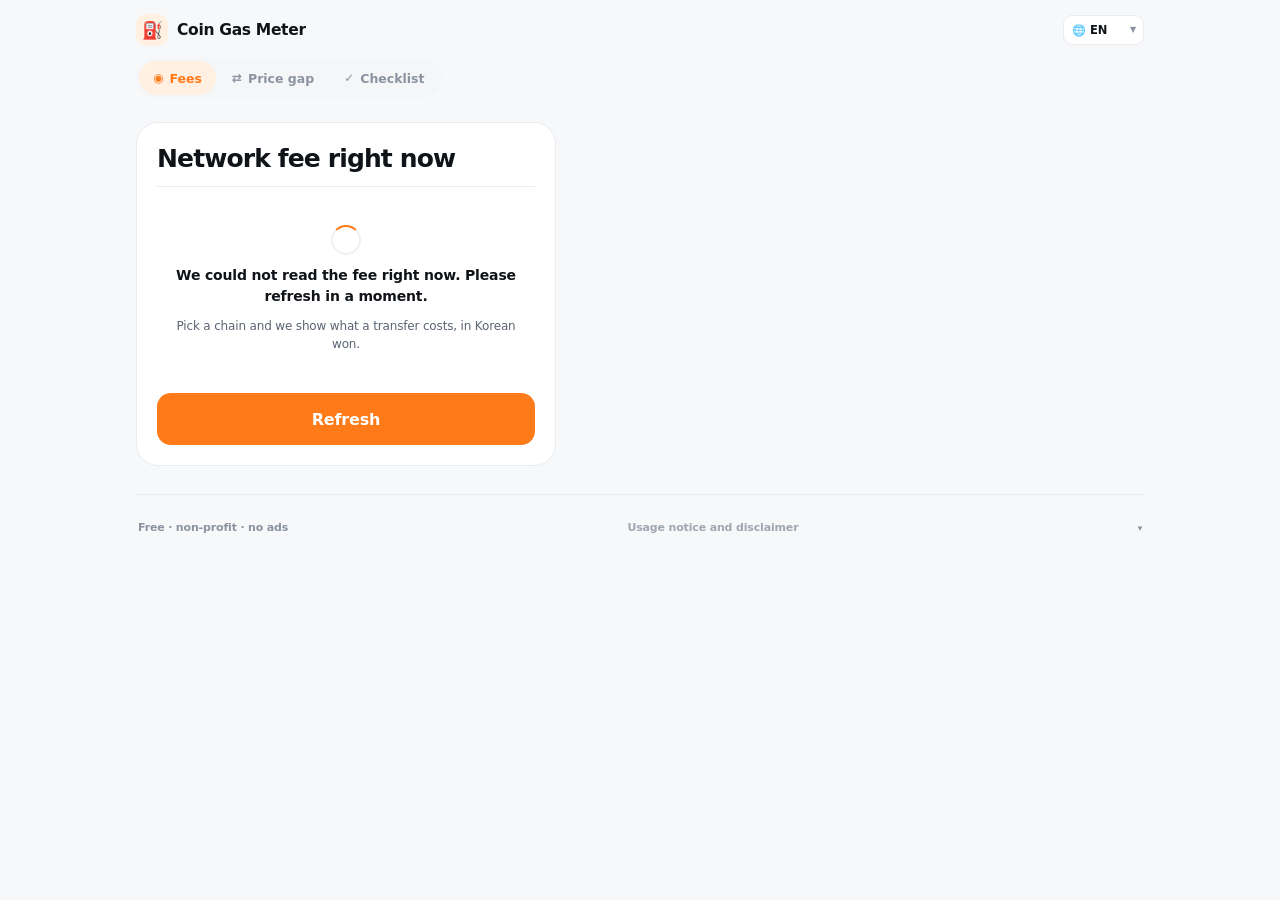
==== commit e6bb4ecd: "안심랩 coin-gasbi-meter 정적 배포 (GitHub Pages 미러)" ====
--- a/index.html
+++ b/index.html
@@ -150,7 +150,7 @@
         }
       })();
     </script>
-    <script type="module" crossorigin src="./assets/index-149q18JO.js"></script>
+    <script type="module" crossorigin src="./assets/index-CDfuDNCG.js"></script>
     <link rel="stylesheet" crossorigin href="./assets/index-BV9tFVb3.css">
   </head>
   <body>
